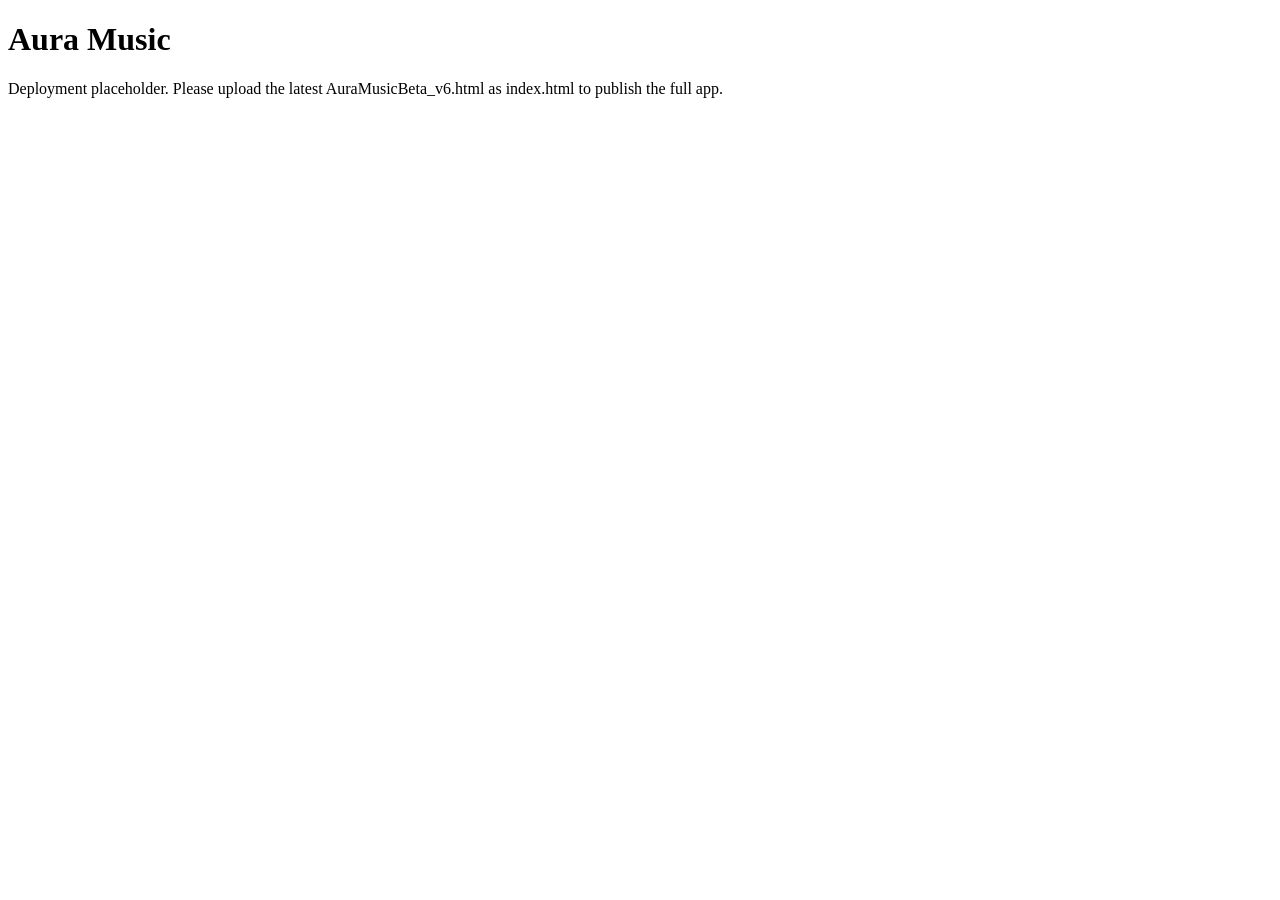
==== index.html @ 26028291 "Add Aura Music site entry point" ====
<!doctype html>
<html><head><meta charset="utf-8"><meta name="viewport" content="width=device-width,initial-scale=1"><title>Aura Music</title></head><body><h1>Aura Music</h1><p>Deployment placeholder. Please upload the latest AuraMusicBeta_v6.html as index.html to publish the full app.</p></body></html>
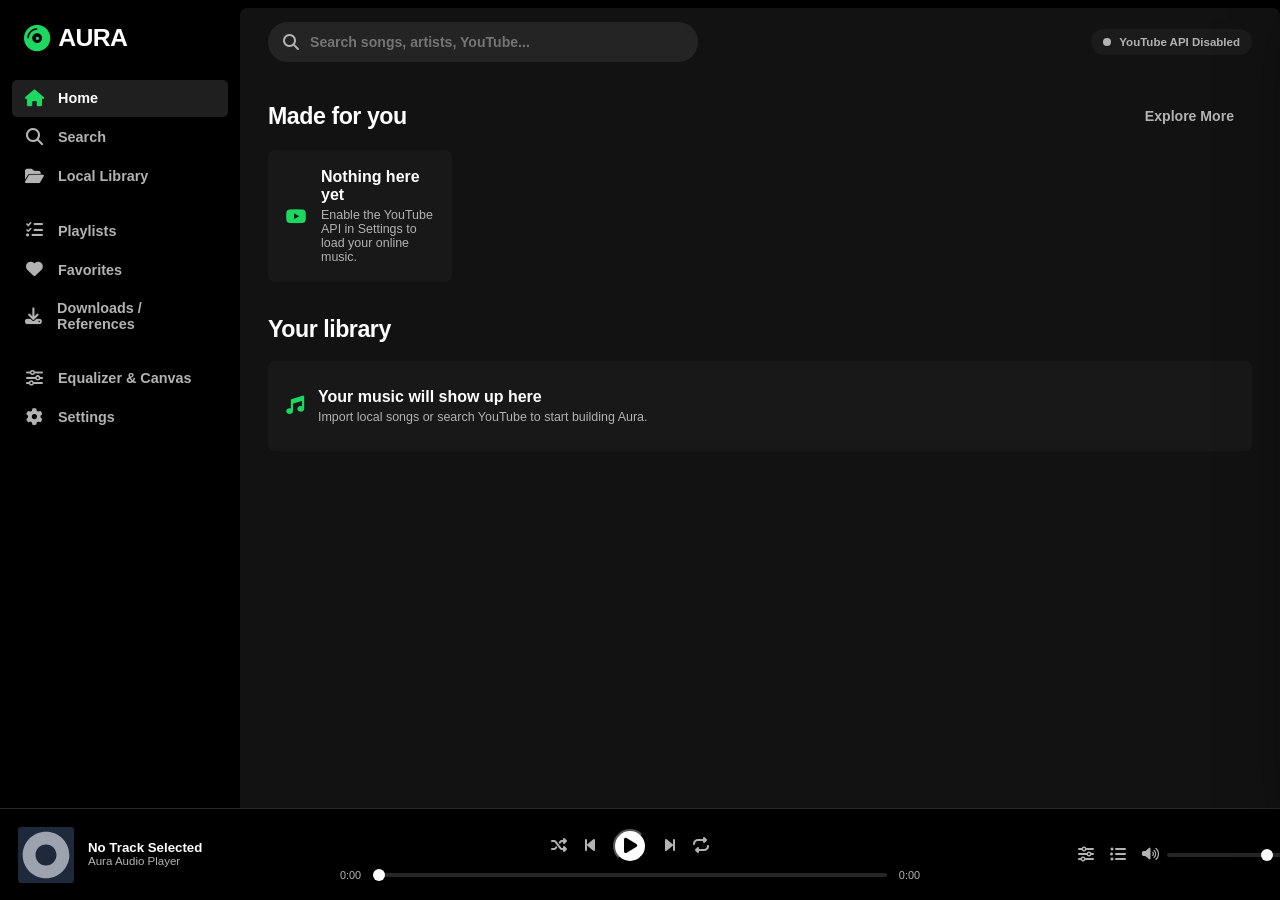
==== commit 174de77d: "index.html" ====
--- a/index.html
+++ b/index.html
@@ -1,2 +1,3678 @@
-<!doctype html>
-<html><head><meta charset="utf-8"><meta name="viewport" content="width=device-width,initial-scale=1"><title>Aura Music</title></head><body><h1>Aura Music</h1><p>Deployment placeholder. Please upload the latest AuraMusicBeta_v6.html as index.html to publish the full app.</p></body></html>+<!DOCTYPE html>
+<html lang="en">
+<head>
+  <meta charset="UTF-8">
+  <meta name="viewport" content="width=device-width, initial-scale=1.0">
+  <title>Aura — Music</title>
+  <!-- Google Fonts & FontAwesome -->
+  <link rel="preconnect" href="https://fonts.googleapis.com">
+  <link rel="preconnect" href="https://fonts.gstatic.com" crossorigin>
+  <link href="https://fonts.googleapis.com/css2?family=Outfit:wght@300;400;500;600;700;800&family=Inter:wght@300;400;500;600;700&display=swap" rel="stylesheet">
+  <link rel="stylesheet" href="https://cdnjs.cloudflare.com/ajax/libs/font-awesome/6.4.0/css/all.min.css">
+
+  <style>
+    :root {
+      --bg-dark: #090c15;
+      --bg-surface: #111625;
+      --bg-card: rgba(23, 31, 51, 0.7);
+      --bg-card-hover: rgba(35, 47, 75, 0.8);
+      --primary: #8b5cf6;
+      --primary-glow: rgba(139, 92, 246, 0.4);
+      --accent-cyan: #06b6d4;
+      --accent-youtube: #ff0000;
+      --accent-local: #10b981;
+      --accent-demo: #a855f7;
+      --text-main: #f3f4f6;
+      --text-muted: #9ca3af;
+      --border-color: rgba(255, 255, 255, 0.08);
+      --sidebar-width: 250px;
+      --player-height: 90px;
+      --radius-sm: 8px;
+      --radius-md: 14px;
+      --radius-lg: 20px;
+      --transition: all 0.25s cubic-bezier(0.4, 0, 0.2, 1);
+    }
+
+    * {
+      box-sizing: border-box;
+      margin: 0;
+      padding: 0;
+      user-select: none;
+    }
+
+    body {
+      font-family: 'Inter', sans-serif;
+      background-color: var(--bg-dark);
+      color: var(--text-main);
+      overflow: hidden;
+      height: 100vh;
+      width: 100vw;
+    }
+
+    h1, h2, h3, h4, h5, .brand-logo {
+      font-family: 'Outfit', sans-serif;
+    }
+
+    /* App Layout Grid */
+    #app-container {
+      display: grid;
+      grid-template-columns: var(--sidebar-width) 1fr;
+      grid-template-rows: 1fr var(--player-height);
+      height: 100vh;
+      width: 100vw;
+      overflow: hidden;
+    }
+
+    /* Sidebar */
+    .sidebar {
+      background-color: var(--bg-surface);
+      border-right: 1px solid var(--border-color);
+      padding: 24px 16px;
+      display: flex;
+      flex-direction: column;
+      gap: 28px;
+      z-index: 10;
+      overflow-y: auto;
+    }
+
+    .brand-logo {
+      display: flex;
+      align-items: center;
+      gap: 12px;
+      font-size: 1.4rem;
+      font-weight: 800;
+      letter-spacing: -0.5px;
+      color: #fff;
+    }
+
+    .brand-logo i {
+      font-size: 1.6rem;
+      background: linear-gradient(135deg, var(--primary), var(--accent-cyan));
+      -webkit-background-clip: text;
+      -webkit-text-fill-color: transparent;
+    }
+
+    .nav-section {
+      display: flex;
+      flex-direction: column;
+      gap: 6px;
+    }
+
+    .nav-section-title {
+      font-size: 0.75rem;
+      text-transform: uppercase;
+      letter-spacing: 1.2px;
+      color: var(--text-muted);
+      padding: 0 12px 6px 12px;
+      font-weight: 700;
+    }
+
+    .nav-item {
+      display: flex;
+      align-items: center;
+      gap: 14px;
+      padding: 10px 14px;
+      border-radius: var(--radius-sm);
+      color: var(--text-muted);
+      text-decoration: none;
+      font-size: 0.92rem;
+      font-weight: 500;
+      cursor: pointer;
+      transition: var(--transition);
+    }
+
+    .nav-item:hover, .nav-item.active {
+      color: #fff;
+      background-color: rgba(255, 255, 255, 0.05);
+    }
+
+    .nav-item.active {
+      background: linear-gradient(90deg, rgba(139, 92, 246, 0.15), transparent);
+      border-left: 3px solid var(--primary);
+      color: #fff;
+    }
+
+    .nav-item i {
+      font-size: 1.1rem;
+      width: 20px;
+      text-align: center;
+    }
+
+    /* Main Content Area */
+    .main-viewport {
+      grid-column: 2;
+      grid-row: 1;
+      display: flex;
+      flex-direction: column;
+      overflow: hidden;
+      position: relative;
+      background: radial-gradient(circle at 50% 0%, rgba(139, 92, 246, 0.08), transparent 70%);
+    }
+
+    .top-header {
+      height: 70px;
+      padding: 0 32px;
+      display: flex;
+      align-items: center;
+      justify-content: space-between;
+      border-bottom: 1px solid var(--border-color);
+      backdrop-filter: blur(12px);
+      z-index: 5;
+    }
+
+    .header-search {
+      position: relative;
+      width: 380px;
+    }
+
+    .header-search input {
+      width: 100%;
+      padding: 10px 16px 10px 42px;
+      background: rgba(255, 255, 255, 0.05);
+      border: 1px solid var(--border-color);
+      border-radius: 30px;
+      color: #fff;
+      font-size: 0.9rem;
+      outline: none;
+      transition: var(--transition);
+    }
+
+    .header-search input:focus {
+      background: rgba(255, 255, 255, 0.08);
+      border-color: var(--primary);
+      box-shadow: 0 0 15px var(--primary-glow);
+    }
+
+    .header-search i {
+      position: absolute;
+      left: 15px;
+      top: 50%;
+      transform: translateY(-50%);
+      color: var(--text-muted);
+    }
+
+    .yt-status-badge {
+      display: flex;
+      align-items: center;
+      gap: 8px;
+      padding: 6px 14px;
+      border-radius: 20px;
+      font-size: 0.8rem;
+      font-weight: 600;
+      background: rgba(255, 255, 255, 0.04);
+      border: 1px solid var(--border-color);
+    }
+
+    .yt-status-dot {
+      width: 8px;
+      height: 8px;
+      border-radius: 50%;
+      background-color: var(--text-muted);
+    }
+
+    .yt-status-dot.connected {
+      background-color: #10b981;
+      box-shadow: 0 0 8px #10b981;
+    }
+
+    .view-container {
+      flex: 1;
+      overflow-y: auto;
+      padding: 28px 32px;
+    }
+
+    .page-view {
+      display: none;
+      animation: fadeIn 0.3s ease;
+    }
+
+    .page-view.active {
+      display: block;
+    }
+
+    @keyframes fadeIn {
+      from { opacity: 0; transform: translateY(6px); }
+      to { opacity: 1; transform: translateY(0); }
+    }
+
+    /* Cards & Grids */
+    .section-title {
+      font-size: 1.4rem;
+      font-weight: 700;
+      margin-bottom: 18px;
+      display: flex;
+      align-items: center;
+      justify-content: space-between;
+    }
+
+    .card-grid {
+      display: grid;
+      grid-template-columns: repeat(auto-fill, minmax(180px, 1fr));
+      gap: 20px;
+      margin-bottom: 32px;
+    }
+
+    .media-card {
+      background: var(--bg-card);
+      border: 1px solid var(--border-color);
+      border-radius: var(--radius-md);
+      padding: 14px;
+      transition: var(--transition);
+      cursor: pointer;
+      position: relative;
+      display: flex;
+      flex-direction: column;
+    }
+
+    .media-card:hover {
+      background: var(--bg-card-hover);
+      transform: translateY(-4px);
+      box-shadow: 0 10px 25px rgba(0, 0, 0, 0.4);
+      border-color: rgba(255, 255, 255, 0.15);
+    }
+
+    .media-card .thumb-box {
+      width: 100%;
+      aspect-ratio: 1;
+      border-radius: var(--radius-sm);
+      overflow: hidden;
+      position: relative;
+      margin-bottom: 12px;
+      background-color: #1a2235;
+    }
+
+    .media-card .thumb-box img {
+      width: 100%;
+      height: 100%;
+      object-fit: cover;
+    }
+
+    .play-overlay {
+      position: absolute;
+      inset: 0;
+      background: rgba(0, 0, 0, 0.4);
+      display: flex;
+      align-items: center;
+      justify-content: center;
+      opacity: 0;
+      transition: var(--transition);
+    }
+
+    .media-card:hover .play-overlay {
+      opacity: 1;
+    }
+
+    .play-overlay-btn {
+      width: 44px;
+      height: 44px;
+      border-radius: 50%;
+      background: var(--primary);
+      color: #fff;
+      display: flex;
+      align-items: center;
+      justify-content: center;
+      box-shadow: 0 4px 15px var(--primary-glow);
+      transform: scale(0.8);
+      transition: var(--transition);
+    }
+
+    .media-card:hover .play-overlay-btn {
+      transform: scale(1);
+    }
+
+    .media-card .card-title {
+      font-size: 0.95rem;
+      font-weight: 600;
+      margin-bottom: 4px;
+      white-space: nowrap;
+      overflow: hidden;
+      text-overflow: ellipsis;
+    }
+
+    .media-card .card-sub {
+      font-size: 0.8rem;
+      color: var(--text-muted);
+      white-space: nowrap;
+      overflow: hidden;
+      text-overflow: ellipsis;
+    }
+
+    /* Badges */
+    .badge {
+      display: inline-flex;
+      align-items: center;
+      padding: 2px 7px;
+      border-radius: 4px;
+      font-size: 0.68rem;
+      font-weight: 700;
+      text-transform: uppercase;
+      letter-spacing: 0.5px;
+    }
+
+    .badge-youtube {
+      background-color: rgba(255, 0, 0, 0.2);
+      color: #ff4d4d;
+      border: 1px solid rgba(255, 0, 0, 0.3);
+    }
+
+    .badge-local {
+      background-color: rgba(16, 185, 129, 0.2);
+      color: #34d399;
+      border: 1px solid rgba(16, 185, 129, 0.3);
+    }
+
+    .badge-demo {
+      background-color: rgba(168, 85, 247, 0.2);
+      color: #c084fc;
+      border: 1px solid rgba(168, 85, 247, 0.3);
+    }
+
+    /* Song Rows */
+    .song-list {
+      display: flex;
+      flex-direction: column;
+      gap: 6px;
+      margin-bottom: 28px;
+    }
+
+    .song-row {
+      display: grid;
+      grid-template-columns: 40px 48px 1fr 1fr 80px 160px;
+      align-items: center;
+      padding: 8px 14px;
+      border-radius: var(--radius-sm);
+      background: var(--bg-card);
+      border: 1px solid var(--border-color);
+      transition: var(--transition);
+      gap: 12px;
+    }
+
+    .song-row:hover {
+      background: var(--bg-card-hover);
+      border-color: rgba(255, 255, 255, 0.12);
+    }
+
+    .song-row .row-num {
+      text-align: center;
+      color: var(--text-muted);
+      font-size: 0.85rem;
+    }
+
+    .song-row .row-thumb {
+      width: 44px;
+      height: 44px;
+      border-radius: 6px;
+      overflow: hidden;
+      background: #1a2235;
+      cursor: pointer;
+    }
+
+    .song-row .row-thumb img {
+      width: 100%;
+      height: 100%;
+      object-fit: cover;
+    }
+
+    .song-row .row-title-box {
+      display: flex;
+      flex-direction: column;
+      overflow: hidden;
+      cursor: pointer;
+    }
+
+    .song-row .row-title {
+      font-size: 0.92rem;
+      font-weight: 600;
+      white-space: nowrap;
+      overflow: hidden;
+      text-overflow: ellipsis;
+    }
+
+    .song-row .row-artist {
+      font-size: 0.8rem;
+      color: var(--text-muted);
+      white-space: nowrap;
+      overflow: hidden;
+      text-overflow: ellipsis;
+    }
+
+    .song-row .row-actions {
+      display: flex;
+      align-items: center;
+      justify-content: flex-end;
+      gap: 8px;
+    }
+
+    .action-icon-btn {
+      background: none;
+      border: none;
+      color: var(--text-muted);
+      font-size: 0.95rem;
+      cursor: pointer;
+      padding: 6px;
+      border-radius: 50%;
+      transition: var(--transition);
+    }
+
+    .action-icon-btn:hover {
+      color: #fff;
+      background: rgba(255, 255, 255, 0.1);
+    }
+
+    /* Tabs */
+    .tab-bar {
+      display: flex;
+      gap: 10px;
+      border-bottom: 1px solid var(--border-color);
+      margin-bottom: 24px;
+      padding-bottom: 10px;
+      overflow-x: auto;
+    }
+
+    .tab-btn {
+      padding: 8px 18px;
+      border-radius: 20px;
+      background: rgba(255, 255, 255, 0.04);
+      border: 1px solid var(--border-color);
+      color: var(--text-muted);
+      font-size: 0.88rem;
+      font-weight: 500;
+      cursor: pointer;
+      transition: var(--transition);
+      white-space: nowrap;
+    }
+
+    .tab-btn.active, .tab-btn:hover {
+      background: var(--primary);
+      color: #fff;
+      border-color: var(--primary);
+      box-shadow: 0 0 12px var(--primary-glow);
+    }
+
+    /* Drop Zone / Upload */
+    .dropzone {
+      border: 2px dashed var(--border-color);
+      border-radius: var(--radius-lg);
+      padding: 40px;
+      text-align: center;
+      background: rgba(255, 255, 255, 0.02);
+      transition: var(--transition);
+      cursor: pointer;
+      margin-bottom: 24px;
+    }
+
+    .dropzone:hover, .dropzone.dragover {
+      border-color: var(--primary);
+      background: rgba(139, 92, 246, 0.05);
+    }
+
+    .dropzone i {
+      font-size: 2.8rem;
+      color: var(--primary);
+      margin-bottom: 12px;
+    }
+
+    /* Player Bar (Bottom) */
+    .player-bar {
+      grid-column: 1 / -1;
+      grid-row: 2;
+      background: rgba(13, 17, 28, 0.92);
+      backdrop-filter: blur(20px);
+      border-top: 1px solid var(--border-color);
+      display: grid;
+      grid-template-columns: 280px 1fr 300px;
+      align-items: center;
+      padding: 0 24px;
+      z-index: 100;
+    }
+
+    .player-track-info {
+      display: flex;
+      align-items: center;
+      gap: 14px;
+      overflow: hidden;
+    }
+
+    .player-artwork {
+      width: 54px;
+      height: 54px;
+      border-radius: var(--radius-sm);
+      overflow: hidden;
+      background: #1e293b;
+      flex-shrink: 0;
+      position: relative;
+    }
+
+    .player-artwork img {
+      width: 100%;
+      height: 100%;
+      object-fit: cover;
+    }
+
+    .player-text {
+      display: flex;
+      flex-direction: column;
+      overflow: hidden;
+    }
+
+    .player-title {
+      font-size: 0.92rem;
+      font-weight: 600;
+      white-space: nowrap;
+      overflow: hidden;
+      text-overflow: ellipsis;
+    }
+
+    .player-artist {
+      font-size: 0.78rem;
+      color: var(--text-muted);
+      white-space: nowrap;
+      overflow: hidden;
+      text-overflow: ellipsis;
+    }
+
+    .player-controls-center {
+      display: flex;
+      flex-direction: column;
+      align-items: center;
+      gap: 6px;
+    }
+
+    .control-buttons {
+      display: flex;
+      align-items: center;
+      gap: 18px;
+    }
+
+    .btn-ctrl {
+      background: none;
+      border: none;
+      color: var(--text-muted);
+      font-size: 1rem;
+      cursor: pointer;
+      transition: var(--transition);
+    }
+
+    .btn-ctrl:hover {
+      color: #fff;
+    }
+
+    .btn-ctrl.active {
+      color: var(--primary);
+      text-shadow: 0 0 8px var(--primary-glow);
+    }
+
+    .btn-play-main {
+      width: 42px;
+      height: 42px;
+      border-radius: 50%;
+      background: #fff;
+      color: #000;
+      display: flex;
+      align-items: center;
+      justify-content: center;
+      font-size: 1.1rem;
+      cursor: pointer;
+      transition: var(--transition);
+      box-shadow: 0 0 0 1px rgba(255,255,255,0.08), 0 10px 22px rgba(0,0,0,0.22);
+    }
+
+    .btn-play-main:hover {
+      transform: scale(1.06);
+      background: var(--primary);
+      color: #fff;
+      box-shadow: 0 0 20px var(--primary-glow);
+    }
+
+    .progress-bar-container {
+      width: 100%;
+      max-width: 580px;
+      display: flex;
+      align-items: center;
+      gap: 12px;
+      font-size: 0.75rem;
+      color: var(--text-muted);
+    }
+
+    .progress-slider {
+      flex: 1;
+      -webkit-appearance: none;
+      appearance: none;
+      height: 4px;
+      border-radius: 2px;
+      background: rgba(255, 255, 255, 0.15);
+      outline: none;
+      cursor: pointer;
+    }
+
+    .progress-slider::-webkit-slider-thumb {
+      -webkit-appearance: none;
+      width: 12px;
+      height: 12px;
+      border-radius: 50%;
+      background: #fff;
+      cursor: pointer;
+      transition: var(--transition);
+    }
+
+    .progress-slider:hover::-webkit-slider-thumb {
+      background: var(--primary);
+      transform: scale(1.2);
+    }
+
+    .player-controls-right {
+      display: flex;
+      align-items: center;
+      justify-content: flex-end;
+      gap: 16px;
+    }
+
+    .volume-box {
+      display: flex;
+      align-items: center;
+      gap: 8px;
+      width: 120px;
+    }
+
+    /* Drawers & Modals */
+    .drawer {
+      position: fixed;
+      top: 0;
+      right: -420px;
+      width: 400px;
+      height: calc(100vh - var(--player-height));
+      background: var(--bg-surface);
+      border-left: 1px solid var(--border-color);
+      box-shadow: -10px 0 30px rgba(0, 0, 0, 0.5);
+      z-index: 80;
+      transition: var(--transition);
+      padding: 24px;
+      display: flex;
+      flex-direction: column;
+    }
+
+    .drawer.open {
+      right: 0;
+    }
+
+    .drawer-header {
+      display: flex;
+      align-items: center;
+      justify-content: space-between;
+      margin-bottom: 20px;
+    }
+
+    .modal-overlay {
+      position: fixed;
+      inset: 0;
+      background: rgba(0, 0, 0, 0.75);
+      backdrop-filter: blur(8px);
+      z-index: 200;
+      display: flex;
+      align-items: center;
+      justify-content: center;
+      opacity: 0;
+      pointer-events: none;
+      transition: var(--transition);
+    }
+
+    .modal-overlay.open {
+      opacity: 1;
+      pointer-events: auto;
+    }
+
+    .modal-card {
+      background: var(--bg-surface);
+      border: 1px solid var(--border-color);
+      border-radius: var(--radius-lg);
+      width: 100%;
+      max-width: 520px;
+      padding: 28px;
+      box-shadow: 0 20px 50px rgba(0, 0, 0, 0.6);
+    }
+
+    .form-group {
+      display: flex;
+      flex-direction: column;
+      gap: 8px;
+      margin-bottom: 18px;
+    }
+
+    .form-group label {
+      font-size: 0.85rem;
+      font-weight: 600;
+      color: var(--text-muted);
+    }
+
+    .form-input {
+      background: rgba(255, 255, 255, 0.05);
+      border: 1px solid var(--border-color);
+      border-radius: var(--radius-sm);
+      padding: 10px 14px;
+      color: #fff;
+      font-size: 0.95rem;
+      outline: none;
+    }
+
+    .form-input:focus {
+      border-color: var(--primary);
+    }
+
+    .btn-primary {
+      background: var(--primary);
+      color: #fff;
+      border: none;
+      padding: 10px 20px;
+      border-radius: var(--radius-sm);
+      font-weight: 600;
+      cursor: pointer;
+      transition: var(--transition);
+      display: inline-flex;
+      align-items: center;
+      gap: 8px;
+    }
+
+    .btn-primary:hover {
+      background: #7c3aed;
+      box-shadow: 0 0 15px var(--primary-glow);
+    }
+
+    /* Integrated YouTube Now Playing Stage */
+    .yt-stage {
+      display: none;
+      margin: 18px 24px 0;
+      border: 1px solid var(--border-color);
+      border-radius: 20px;
+      background: linear-gradient(135deg, rgba(139,92,246,0.10), rgba(15,23,42,0.94));
+      overflow: hidden;
+      box-shadow: 0 16px 40px rgba(0,0,0,0.28);
+    }
+
+    .yt-stage.visible {
+      display: block;
+      animation: stageIn 220ms ease-out;
+    }
+
+    @keyframes stageIn {
+      from { opacity: 0; transform: translateY(-6px); }
+      to { opacity: 1; transform: translateY(0); }
+    }
+
+    .yt-stage-header {
+      display: flex;
+      align-items: center;
+      justify-content: space-between;
+      gap: 14px;
+      padding: 12px 16px;
+      border-bottom: 1px solid rgba(255,255,255,0.06);
+    }
+
+    .yt-stage-title {
+      min-width: 0;
+      display: flex;
+      align-items: center;
+      gap: 10px;
+    }
+
+    .yt-stage-title i { color: var(--accent-youtube); }
+
+    .yt-stage-copy {
+      min-width: 0;
+    }
+
+    .yt-stage-name {
+      font-size: 0.9rem;
+      font-weight: 700;
+      white-space: nowrap;
+      overflow: hidden;
+      text-overflow: ellipsis;
+    }
+
+    .yt-stage-sub {
+      margin-top: 2px;
+      font-size: 0.74rem;
+      color: var(--text-muted);
+      white-space: nowrap;
+      overflow: hidden;
+      text-overflow: ellipsis;
+    }
+
+    .yt-stage-body {
+      display: grid;
+      place-items: center;
+      padding: 18px;
+      background: #05070c;
+    }
+
+    .yt-player-shell {
+      position: relative;
+      width: min(860px, 100%);
+      aspect-ratio: 16 / 9;
+      border-radius: 14px;
+      overflow: hidden;
+      box-shadow: 0 10px 30px rgba(0,0,0,0.45);
+      background: #090b10;
+    }
+
+    #yt-player-target {
+      position: absolute;
+      inset: 0;
+      width: 100%;
+      height: 100%;
+    }
+
+    #yt-player-target iframe {
+      width: 100% !important;
+      height: 100% !important;
+      display: block;
+      border: 0;
+    }
+
+    #yt-player-target.yt-iframe-hidden { visibility: hidden; }
+
+    .yt-fallback {
+      position: absolute;
+      inset: 0;
+      display: none;
+      align-items: center;
+      justify-content: center;
+      text-align: center;
+      padding: 28px;
+      background:
+        radial-gradient(circle at 65% 35%, rgba(139,92,246,.23), transparent 34%),
+        linear-gradient(135deg, rgba(12,15,24,.98), rgba(6,8,13,.98));
+    }
+
+    .yt-fallback.visible { display: flex; }
+
+    .yt-fallback-card {
+      width: min(620px, 100%);
+      display: grid;
+      grid-template-columns: 110px 1fr;
+      align-items: center;
+      gap: 20px;
+      text-align: left;
+      padding: 22px;
+      border: 1px solid rgba(255,255,255,.08);
+      border-radius: 18px;
+      background: rgba(17,24,39,.72);
+      backdrop-filter: blur(12px);
+    }
+
+    .yt-fallback-art {
+      width: 110px;
+      height: 110px;
+      border-radius: 14px;
+      object-fit: cover;
+      background: #111827;
+      box-shadow: 0 12px 30px rgba(0,0,0,.32);
+    }
+
+    .yt-fallback-kicker {
+      color: var(--text-muted);
+      font-size: .74rem;
+      text-transform: uppercase;
+      letter-spacing: .08em;
+      margin-bottom: 5px;
+    }
+
+    .yt-fallback-title {
+      font-size: 1rem;
+      font-weight: 750;
+      line-height: 1.35;
+      margin-bottom: 5px;
+    }
+
+    .yt-fallback-msg {
+      color: var(--text-muted);
+      font-size: .82rem;
+      line-height: 1.5;
+      margin-bottom: 14px;
+    }
+
+    .yt-fallback-actions {
+      display: flex;
+      flex-wrap: wrap;
+      gap: 8px;
+    }
+
+    .yt-fallback-status {
+      margin-top: 10px;
+      color: #a78bfa;
+      font-size: .75rem;
+      min-height: 1.1em;
+    }
+
+    .yt-stage.collapsed .yt-stage-body {
+      display: none;
+    }
+
+    @media (max-width: 620px) {
+      .yt-fallback-card {
+        grid-template-columns: 72px 1fr;
+        padding: 16px;
+        gap: 14px;
+      }
+      .yt-fallback-art { width: 72px; height: 72px; border-radius: 10px; }
+    }
+
+    .main-viewport.yt-mode .view-container {
+      padding-top: 8px;
+    }
+
+    .player-bar.yt-active {
+      box-shadow: 0 -10px 34px rgba(139,92,246,0.09);
+    }
+
+
+    @media (max-width: 900px) {
+      .yt-stage { margin: 14px 16px 0; border-radius: 16px; }
+      .yt-stage-body { padding: 12px; }
+      .player-bar { grid-template-columns: 1fr auto; gap: 10px; padding: 8px 14px; }
+      .player-controls-center { order: 3; grid-column: 1 / -1; }
+      .player-controls-right { gap: 10px; }
+      .volume-box { width: 90px; }
+    }
+
+    @media (max-width: 620px) {
+      .yt-stage-header { padding: 10px 12px; }
+      .yt-stage-body { padding: 8px; }
+      #yt-player-target { border-radius: 10px; }
+      .player-artwork { width: 44px; height: 44px; }
+      .player-text { max-width: 38vw; }
+      .volume-box { display: none; }
+    }
+
+
+    .btn-yt-toggle-hidden {
+      opacity: 0.35;
+    }
+
+    .yt-stage .tab-btn {
+      min-width: 38px;
+      padding: 8px 10px;
+    }
+
+    /* Equalizer UI */
+    .eq-container {
+      display: flex;
+      gap: 20px;
+      align-items: center;
+      justify-content: center;
+      padding: 24px;
+      background: var(--bg-card);
+      border-radius: var(--radius-md);
+      margin-bottom: 24px;
+    }
+
+    .eq-band {
+      display: flex;
+      flex-direction: column;
+      align-items: center;
+      gap: 12px;
+    }
+
+    .eq-band input[type=range] {
+      writing-mode: bt-lr;
+      -webkit-appearance: slider-vertical;
+      width: 8px;
+      height: 120px;
+    }
+
+    /* Toasts */
+    #toast-container {
+      position: fixed;
+      top: 20px;
+      right: 20px;
+      z-index: 300;
+      display: flex;
+      flex-direction: column;
+      gap: 10px;
+    }
+
+    .toast {
+      background: rgba(23, 31, 51, 0.95);
+      border: 1px solid var(--border-color);
+      padding: 12px 20px;
+      border-radius: var(--radius-md);
+      color: #fff;
+      font-size: 0.88rem;
+      backdrop-filter: blur(12px);
+      box-shadow: 0 8px 25px rgba(0,0,0,0.4);
+      display: flex;
+      align-items: center;
+      gap: 10px;
+      animation: slideIn 0.3s ease;
+    }
+
+    @keyframes slideIn {
+      from { transform: translateX(100%); opacity: 0; }
+      to { transform: translateX(0); opacity: 1; }
+    }
+
+
+    /* ================================================================
+       AURA v6 — Spotify-inspired visual system
+       ================================================================ */
+    :root {
+      --bg-dark: #000000;
+      --bg-surface: #000000;
+      --bg-card: #181818;
+      --bg-card-hover: #282828;
+      --primary: #1ed760;
+      --primary-glow: rgba(30,215,96,.28);
+      --accent-cyan: #1ed760;
+      --accent-youtube: #ff0033;
+      --accent-local: #1ed760;
+      --accent-demo: #a7a7a7;
+      --text-main: #ffffff;
+      --text-muted: #b3b3b3;
+      --border-color: transparent;
+      --sidebar-width: 240px;
+      --player-height: 92px;
+      --radius-sm: 4px;
+      --radius-md: 8px;
+      --radius-lg: 10px;
+    }
+
+    body { background:#000; color:#fff; font-family:Arial, Helvetica, sans-serif; }
+    h1,h2,h3,h4,h5,.brand-logo { font-family:Arial, Helvetica, sans-serif; }
+    #app-container { grid-template-columns: var(--sidebar-width) 1fr; grid-template-rows: 1fr var(--player-height); background:#000; }
+
+    .sidebar {
+      background:#000;
+      border-right:0;
+      padding:24px 12px 16px;
+      gap:18px;
+    }
+    .brand-logo { font-size:1.55rem; letter-spacing:-.7px; gap:9px; padding:0 12px 10px; }
+    .brand-logo i { color:#1ed760; background:none; -webkit-text-fill-color:initial; font-size:1.65rem; }
+    .nav-section { gap:2px; }
+    .nav-section-title { display:none; }
+    .nav-item { padding:10px 12px; border-radius:5px; gap:14px; font-size:.9rem; font-weight:700; color:#b3b3b3; }
+    .nav-item:hover { background:#1a1a1a; color:#fff; }
+    .nav-item.active { background:#1f1f1f; border-left:0; color:#fff; }
+    .nav-item.active i { color:#1ed760; }
+    .nav-item i { font-size:1.05rem; width:20px; }
+
+    .main-viewport {
+      grid-column:2; grid-row:1; background:#121212; border-radius:8px 8px 0 0; margin-top:8px; overflow:hidden;
+    }
+    .top-header {
+      height:68px; padding:0 28px; background:rgba(18,18,18,.95); border-bottom:0; backdrop-filter:none;
+    }
+    .header-search { width:min(430px, 48vw); }
+    .header-search input {
+      background:#242424; border:0; border-radius:500px; color:#fff; padding:12px 18px 12px 42px; font-size:.88rem; font-weight:600;
+    }
+    .header-search input:focus { background:#2a2a2a; box-shadow:none; border:0; }
+    .header-search i { color:#b3b3b3; }
+    .yt-status-badge { border:0; background:#1b1b1b; color:#b3b3b3; padding:7px 12px; font-size:.72rem; }
+    .yt-status-dot.connected { background:#1ed760; box-shadow:0 0 8px rgba(30,215,96,.45); }
+
+    .view-container { padding:24px 28px 140px; }
+    .section-title { font-size:1.45rem; letter-spacing:-.02em; margin-bottom:18px; }
+    .section-title .tab-btn { background:transparent; border:0; color:#b3b3b3; font-weight:700; }
+    .section-title .tab-btn:hover { color:#fff; }
+
+    .card-grid { grid-template-columns:repeat(auto-fill,minmax(170px,1fr)); gap:16px; margin-bottom:34px; }
+    .media-card { background:#181818; border:0; border-radius:7px; padding:12px; box-shadow:none; }
+    .media-card:hover { background:#242424; transform:none; box-shadow:none; }
+    .media-card .thumb-box { border-radius:5px; margin-bottom:11px; background:#282828; box-shadow:0 8px 24px rgba(0,0,0,.35); }
+    .play-overlay { background:linear-gradient(transparent,rgba(0,0,0,.35)); }
+    .play-overlay-btn { width:48px; height:48px; border-radius:50%; background:#1ed760; color:#000; box-shadow:0 8px 20px rgba(0,0,0,.35); }
+    .media-card .card-title { font-size:.9rem; font-weight:700; }
+    .media-card .card-sub { font-size:.78rem; color:#b3b3b3; }
+    .badge { border:0 !important; background:transparent !important; padding:2px 0; color:#b3b3b3 !important; }
+    .badge-youtube { color:#ff4d63 !important; }
+    .badge-local { color:#1ed760 !important; }
+
+    .song-list { gap:1px; margin-bottom:28px; }
+    .song-row {
+      grid-template-columns:40px 48px minmax(0,1.7fr) minmax(100px,.8fr) 70px 150px;
+      border:0; background:transparent; border-radius:4px; padding:8px 12px; gap:12px;
+    }
+    .song-row:hover { background:#2a2a2a; }
+    .song-row .row-num { color:#b3b3b3; }
+    .song-row .row-thumb { border-radius:3px; }
+    .song-row .row-title { font-size:.88rem; font-weight:700; }
+    .song-row .row-artist { color:#b3b3b3; }
+    .row-actions .action-icon-btn { color:#b3b3b3; }
+    .row-actions .action-icon-btn:hover { color:#fff; background:#333; }
+
+    .player-bar {
+      grid-column:1 / -1; grid-row:2; height:var(--player-height); background:#000; border-top:1px solid #292929; padding:12px 18px; z-index:30;
+    }
+    .player-artwork { width:56px; height:56px; border-radius:3px; }
+    .player-title { font-size:.83rem; font-weight:700; }
+    .player-artist { font-size:.72rem; color:#b3b3b3; }
+    .btn-ctrl { color:#b3b3b3; }
+    .btn-ctrl:hover { color:#fff; }
+    .btn-play-main { width:34px; height:34px; background:#fff; color:#000; box-shadow:none; }
+    .btn-play-main:hover { transform:scale(1.04); background:#fff; }
+    .progress-slider { accent-color:#fff; }
+    .progress-bar-container span { color:#b3b3b3; font-size:.68rem; }
+    .volume-box input { accent-color:#fff; }
+
+    /* Video is always collapsed: keep only a slim now-playing strip. */
+    .yt-stage {
+      display:none !important;
+      margin:0 24px 8px;
+      border:0;
+      border-radius:6px;
+      background:#181818;
+      box-shadow:none;
+      overflow:hidden;
+    }
+    .yt-stage.visible { display:block !important; }
+    .yt-stage-header { padding:9px 13px; border:0; }
+    .yt-stage-title i { color:#ff0033; }
+    .yt-stage-name { font-size:.78rem; }
+    .yt-stage-sub { font-size:.68rem; color:#b3b3b3; }
+    .yt-stage-lock { opacity:.55; pointer-events:none; }
+    .yt-stage-body { display:none !important; }
+    #yt-player-target { position:absolute; width:1px !important; height:1px !important; opacity:0; pointer-events:none; overflow:hidden; }
+    #yt-player-target iframe { width:1px !important; height:1px !important; opacity:0 !important; }
+    .yt-fallback { display:none !important; }
+    .main-viewport.yt-mode .view-container { padding-top:12px; }
+    #btn-yt-dock-toggle { display:none; }
+
+    .modal-overlay { background:rgba(0,0,0,.78); }
+    .modal-card,.drawer { background:#181818; border:1px solid #2c2c2c; box-shadow:0 20px 60px rgba(0,0,0,.55); }
+    .btn-primary { background:#1ed760; color:#000; border-radius:500px; padding:10px 18px; font-weight:800; }
+    .btn-primary:hover { background:#1fdf64; box-shadow:none; }
+    .tab-btn { background:#242424; border:0; color:#fff; border-radius:500px; }
+    .tab-btn:hover,.tab-btn.active { background:#fff; color:#000; border-color:transparent; }
+    input,select,textarea { color:#fff; }
+    .drawer { border-right:0; }
+
+    .spotify-empty-card,.spotify-empty-row {
+      display:flex; align-items:center; gap:14px; background:#181818; color:#fff; border-radius:7px; padding:18px; min-height:90px;
+    }
+    .spotify-empty-card i,.spotify-empty-row i { color:#1ed760; font-size:1.15rem; }
+    .spotify-empty-card div,.spotify-empty-row div { display:flex; flex-direction:column; gap:4px; }
+    .spotify-empty-card span,.spotify-empty-row span { color:#b3b3b3; font-size:.78rem; }
+
+    ::-webkit-scrollbar { width:12px; }
+    ::-webkit-scrollbar-track { background:#121212; }
+    ::-webkit-scrollbar-thumb { background:#5a5a5a; border-radius:10px; border:3px solid #121212; }
+    ::-webkit-scrollbar-thumb:hover { background:#777; }
+
+    @media (max-width:900px) {
+      .sidebar { width:220px; }
+      .header-search { width:50vw; }
+      .song-row { grid-template-columns:34px 44px minmax(0,1fr) 70px 130px; }
+      .song-row > div:nth-child(4) { display:none; }
+    }
+    @media (max-width:700px) {
+      #app-container { grid-template-columns:72px 1fr; }
+      .sidebar { padding:18px 8px; }
+      .brand-logo span,.nav-item:not(.active)::after { display:none; }
+      .nav-item { justify-content:center; padding:12px 8px; }
+      .nav-item i { width:auto; }
+      .view-container { padding:18px 16px 130px; }
+      .top-header { padding:0 16px; }
+      .yt-status-badge { display:none; }
+      .header-search { width:100%; }
+      .song-row { grid-template-columns:32px 42px minmax(0,1fr) 42px; }
+      .song-row > div:nth-child(4), .song-row > div:nth-child(5) { display:none; }
+      .row-actions { gap:2px; }
+      .row-actions .action-icon-btn:nth-child(n+3) { display:none; }
+    }
+
+  </style>
+</head>
+<body>
+
+  <div id="app-container">
+    <!-- Sidebar -->
+    <aside class="sidebar">
+      <div class="brand-logo">
+        <i class="fa-solid fa-compact-disc"></i>
+        <span>AURA</span>
+      </div>
+
+      <div class="nav-section">
+        <div class="nav-section-title">Discover</div>
+        <a class="nav-item active" data-view="home"><i class="fa-solid fa-house"></i> Home</a>
+        <a class="nav-item" data-view="search"><i class="fa-solid fa-magnifying-glass"></i> Search</a>
+        <a class="nav-item" data-view="library"><i class="fa-solid fa-folder-open"></i> Local Library</a>
+      </div>
+
+      <div class="nav-section">
+        <div class="nav-section-title">My Collection</div>
+        <a class="nav-item" data-view="playlists"><i class="fa-solid fa-list-check"></i> Playlists</a>
+        <a class="nav-item" data-view="favorites"><i class="fa-solid fa-heart"></i> Favorites</a>
+        <a class="nav-item" data-view="downloads"><i class="fa-solid fa-download"></i> Downloads / References</a>
+      </div>
+
+      <div class="nav-section">
+        <div class="nav-section-title">Audio & System</div>
+        <a class="nav-item" data-view="eq"><i class="fa-solid fa-sliders"></i> Equalizer & Canvas</a>
+        <a class="nav-item" data-view="settings"><i class="fa-solid fa-gear"></i> Settings</a>
+      </div>
+    </aside>
+
+    <!-- Main Viewport -->
+    <main class="main-viewport">
+      <header class="top-header">
+        <div class="header-search">
+          <i class="fa-solid fa-magnifying-glass"></i>
+          <input type="text" id="global-search-input" placeholder="Search songs, artists, YouTube...">
+        </div>
+
+        <div class="yt-status-badge">
+          <div class="yt-status-dot" id="yt-status-dot"></div>
+          <span id="yt-status-text">YouTube API Disabled</span>
+        </div>
+      </header>
+
+      <section class="yt-stage" id="yt-stage" aria-label="YouTube now playing">
+        <div class="yt-stage-header">
+          <div class="yt-stage-title">
+            <i class="fa-brands fa-youtube"></i>
+            <div class="yt-stage-copy">
+              <div class="yt-stage-name" id="yt-stage-name">YouTube Now Playing</div>
+              <div class="yt-stage-sub" id="yt-stage-sub">The video player is integrated into Aura Music.</div>
+            </div>
+          </div>
+          <button class="tab-btn yt-stage-lock" id="yt-stage-collapse" title="YouTube video is kept collapsed">
+            <i class="fa-solid fa-lock"></i>
+          </button>
+        </div>
+        <div class="yt-stage-body">
+          <div class="yt-player-shell">
+            <div id="yt-player-target"></div>
+            <div class="yt-fallback" id="yt-fallback" aria-live="polite">
+              <div class="yt-fallback-card">
+                <img class="yt-fallback-art" id="yt-fallback-art" alt="Track artwork">
+                <div>
+                  <div class="yt-fallback-kicker"><i class="fa-brands fa-youtube"></i> Embedded playback unavailable</div>
+                  <div class="yt-fallback-title" id="yt-fallback-title">This video cannot play here</div>
+                  <div class="yt-fallback-msg" id="yt-fallback-msg">YouTube blocked this video in the embedded player. Aura can try another version or open the original on YouTube.</div>
+                  <div class="yt-fallback-actions">
+                    <a class="tab-btn" id="yt-fallback-open" href="#" target="_blank" rel="noopener"><i class="fa-brands fa-youtube"></i> Watch on YouTube</a>
+                    <button class="tab-btn" id="yt-fallback-find" onclick="App.findAnotherYouTubeVersion()"><i class="fa-solid fa-wand-magic-sparkles"></i> Find another version</button>
+                  </div>
+                  <div class="yt-fallback-status" id="yt-fallback-status"></div>
+                </div>
+              </div>
+            </div>
+          </div>
+        </div>
+      </section>
+
+      <div class="view-container">
+        
+        <!-- Home View -->
+        <section id="view-home" class="page-view active">
+          <div class="section-title">
+            <span>Made for you</span>
+            <button class="tab-btn" onclick="App.navigateTo('search')">Explore More</button>
+          </div>
+          <div class="card-grid" id="home-trending-grid">
+            <!-- Dynamic Trending Cards -->
+          </div>
+
+          <div class="section-title">
+            <span>Your library</span>
+          </div>
+          <div class="song-list" id="home-recommendations-list">
+            <!-- Dynamic Song Rows -->
+          </div>
+        </section>
+
+        <!-- Search View -->
+        <section id="view-search" class="page-view">
+          <div class="tab-bar">
+            <button class="tab-btn active" data-tab="all">All</button>
+            <button class="tab-btn" data-tab="songs">Songs</button>
+            <button class="tab-btn" data-tab="youtube">YouTube</button>
+            <button class="tab-btn" data-tab="local">Local</button>
+          </div>
+
+          <div id="search-status-message"></div>
+
+          <div class="section-title">Search Results</div>
+          <div class="song-list" id="search-results-list">
+            <div style="color: var(--text-muted); padding: 20px 0;">Type a query in the search bar above to discover music.</div>
+          </div>
+        </section>
+
+        <!-- Library View -->
+        <section id="view-library" class="page-view">
+          <div class="section-title">Local Library</div>
+          
+          <div class="dropzone" id="local-dropzone">
+            <i class="fa-solid fa-cloud-arrow-up"></i>
+            <h3>Drag & Drop Local Audio Files Here</h3>
+            <p style="color: var(--text-muted); font-size: 0.88rem; margin-top: 6px;">Supported: MP3, WAV, OGG, FLAC, M4A</p>
+            <input type="file" id="local-file-input" multiple accept="audio/*" style="display: none;">
+            <button class="btn-primary" style="margin-top: 14px;" onclick="document.getElementById('local-file-input').click()">Browse Local Files</button>
+          </div>
+
+          <div class="song-list" id="local-library-list">
+            <!-- Dynamic Local Tracks -->
+          </div>
+        </section>
+
+        <!-- Playlists View -->
+        <section id="view-playlists" class="page-view">
+          <div class="section-title">
+            <span>Your Playlists</span>
+            <div style="display: flex; gap: 10px;">
+              <button class="tab-btn" onclick="App.openImportPlaylistModal()"><i class="fa-solid fa-file-import"></i> Import Playlist</button>
+              <button class="btn-primary" onclick="App.openCreatePlaylistModal()"><i class="fa-solid fa-plus"></i> New Playlist</button>
+            </div>
+          </div>
+          <div class="card-grid" id="playlists-grid">
+            <!-- Dynamic Playlist Cards -->
+          </div>
+        </section>
+
+        <!-- Playlist Detail View -->
+        <section id="view-playlist-detail" class="page-view">
+          <div id="playlist-detail-header" style="margin-bottom: 24px;">
+            <!-- Dynamic Playlist Header -->
+          </div>
+          <div class="song-list" id="playlist-detail-tracks">
+            <!-- Dynamic Playlist Tracks -->
+          </div>
+        </section>
+
+        <!-- Favorites View -->
+        <section id="view-favorites" class="page-view">
+          <div class="section-title">Favorite Tracks</div>
+          <div class="song-list" id="favorites-list">
+            <!-- Dynamic Favorites -->
+          </div>
+        </section>
+
+        <!-- Downloads / Offline Library View -->
+        <section id="view-downloads" class="page-view">
+          <div class="section-title">Downloads & Offline Library</div>
+                    <div class="offline-dashboard" style="display:grid; grid-template-columns:repeat(auto-fit,minmax(180px,1fr)); gap:12px; margin-bottom:20px;">
+            <div class="glass-card" style="padding:16px;">
+              <div style="font-size:.75rem;color:var(--text-muted);text-transform:uppercase;letter-spacing:.08em;">Offline tracks</div>
+              <div id="offline-track-count" style="font-size:1.7rem;font-weight:700;margin-top:5px;">0</div>
+            </div>
+            <div class="glass-card" style="padding:16px;">
+              <div style="font-size:.75rem;color:var(--text-muted);text-transform:uppercase;letter-spacing:.08em;">Storage used</div>
+              <div id="offline-storage-size" style="font-size:1.7rem;font-weight:700;margin-top:5px;">0 MB</div>
+            </div>
+            <div class="glass-card" style="padding:16px;">
+              <div style="font-size:.75rem;color:var(--text-muted);text-transform:uppercase;letter-spacing:.08em;">Online references</div>
+              <div id="offline-reference-count" style="font-size:1.7rem;font-weight:700;margin-top:5px;">0</div>
+            </div>
+          </div>
+          <div style="display:flex;flex-wrap:wrap;gap:10px;align-items:center;margin-bottom:16px;">
+            <button class="btn-primary" onclick="App.openOfflineFilePicker()"><i class="fa-solid fa-file-audio"></i> Add audio files</button>
+            <button class="tab-btn" onclick="App.refreshOfflineLibrary()"><i class="fa-solid fa-rotate"></i> Refresh</button>
+            <button class="tab-btn" onclick="App.downloadAllOfflineTracks()"><i class="fa-solid fa-download"></i> Export all to computer</button>
+            <button class="tab-btn" onclick="App.clearOfflineDownloads()" style="border-color:#ef4444;color:#ef4444;"><i class="fa-solid fa-trash"></i> Clear offline library</button>
+          </div>
+          <input type="file" id="offline-file-input" accept="audio/*,.mp3,.wav,.flac,.m4a,.aac,.ogg,.opus" multiple hidden>
+          <div style="color:var(--text-muted);font-size:.88rem;margin-bottom:18px;line-height:1.55;">
+            <strong style="color:var(--text);">How Offline works:</strong> Add MP3, WAV, FLAC, M4A, OGG, OPUS or other audio files and Aura stores the actual audio in IndexedDB. They remain playable after a reload and can be exported back to your computer. YouTube, Spotify and Apple Music entries remain online references and are not converted into downloadable streaming audio.
+            <div id="offline-storage-hint" style="margin-top:7px;font-size:.78rem;"></div>
+          </div>
+          <div class="song-list" id="downloads-list">
+            <!-- Dynamic offline library -->
+          </div>
+        </section>
+
+        <!-- Equalizer & Canvas View -->
+        <section id="view-eq" class="page-view">
+          <div class="section-title">5-Band Web Audio Equalizer</div>
+          <div id="eq-warning" style="display: none; background: rgba(239, 68, 68, 0.15); color: #f87171; padding: 12px 18px; border-radius: var(--radius-sm); margin-bottom: 16px;">
+            <i class="fa-solid fa-triangle-exclamation"></i> Equalizer & Canvas Visualizer unavailable for YouTube playback.
+          </div>
+
+          <div class="eq-container">
+            <div class="eq-band"><input type="range" min="-12" max="12" value="0" id="eq-60"><label>60Hz</label></div>
+            <div class="eq-band"><input type="range" min="-12" max="12" value="0" id="eq-230"><label>230Hz</label></div>
+            <div class="eq-band"><input type="range" min="-12" max="12" value="0" id="eq-910"><label>910Hz</label></div>
+            <div class="eq-band"><input type="range" min="-12" max="12" value="0" id="eq-4000"><label>4kHz</label></div>
+            <div class="eq-band"><input type="range" min="-12" max="12" value="0" id="eq-14000"><label>14kHz</label></div>
+          </div>
+
+          <div class="section-title">Live Frequency Visualizer</div>
+          <canvas id="visualizer-canvas" style="width: 100%; height: 200px; background: #000; border-radius: var(--radius-md);"></canvas>
+        </section>
+
+        <!-- Settings View -->
+        <section id="view-settings" class="page-view">
+          <div class="section-title">Settings & Online Configuration</div>
+          
+          <div style="background: var(--bg-card); padding: 24px; border-radius: var(--radius-md); border: 1px solid var(--border-color); max-width: 600px;">
+            <h3 style="margin-bottom: 14px;"><i class="fa-brands fa-youtube" style="color: var(--accent-youtube);"></i> YouTube Integration</h3>
+            
+            <div class="form-group">
+              <label><input type="checkbox" id="yt-enable-toggle"> Enable YouTube Online Search</label>
+            </div>
+
+            <div class="form-group">
+              <label for="yt-api-key-input">YouTube Data API v3 Key</label>
+              <input type="password" id="yt-api-key-input" class="form-input" placeholder="Paste API Key here...">
+            </div>
+
+            <div style="display: flex; gap: 12px; margin-top: 18px;">
+              <button class="btn-primary" onclick="App.saveSettings()">Save Configuration</button>
+              <button class="tab-btn" onclick="App.testYouTubeConnection()">Test Connection</button>
+            </div>
+
+            <div style="margin-top: 20px; font-size: 0.82rem; color: var(--text-muted); line-height: 1.5; background: rgba(0,0,0,0.3); padding: 12px; border-radius: var(--radius-sm);">
+              <strong>Architecture Security Note:</strong> API keys should ideally be protected behind a server-side proxy in production. This frontend-only configuration allows direct testing using standard API quota bounds.
+            </div>
+          </div>
+        </section>
+
+      </div>
+    </main>
+
+    <!-- Bottom Player Bar -->
+    <footer class="player-bar">
+      <div class="player-track-info">
+        <div class="player-artwork">
+          <img id="player-img" src="data:image/svg+xml;utf8,<svg xmlns='http://www.w3.org/2000/svg' width='54' height='54' viewBox='0 0 24 24' fill='%239ca3af'><path d='M12 2C6.48 2 2 6.48 2 12s4.48 10 10 10 10-4.48 10-10S17.52 2 12 2zm0 14.5c-2.49 0-4.5-2.01-4.5-4.5s2.01-4.5 4.5-4.5 4.5 2.01 4.5 4.5-2.01 4.5-4.5 4.5z'/></svg>" alt="Artwork">
+        </div>
+        <div class="player-text">
+          <div class="player-title" id="player-title">No Track Selected</div>
+          <div class="player-artist" id="player-artist">Aura Audio Player</div>
+          <div style="margin-top: 3px;" id="player-badge-container"></div>
+        </div>
+      </div>
+
+      <div class="player-controls-center">
+        <div class="control-buttons">
+          <button class="btn-ctrl" id="btn-shuffle" onclick="PlaybackManager.toggleShuffle()"><i class="fa-solid fa-shuffle"></i></button>
+          <button class="btn-ctrl" onclick="PlaybackManager.previous()"><i class="fa-solid fa-backward-step"></i></button>
+          <button class="btn-play-main" id="btn-main-play" onclick="PlaybackManager.togglePlayPause()"><i class="fa-solid fa-play"></i></button>
+          <button class="btn-ctrl" onclick="PlaybackManager.next()"><i class="fa-solid fa-forward-step"></i></button>
+          <button class="btn-ctrl" id="btn-repeat" onclick="PlaybackManager.toggleRepeat()"><i class="fa-solid fa-repeat"></i></button>
+        </div>
+
+        <div class="progress-bar-container">
+          <span id="player-cur-time">0:00</span>
+          <input type="range" min="0" max="100" value="0" class="progress-slider" id="player-progress" oninput="PlaybackManager.seek(this.value)">
+          <span id="player-dur-time">0:00</span>
+        </div>
+      </div>
+
+      <div class="player-controls-right">
+        <button class="btn-ctrl" onclick="App.navigateTo('eq')"><i class="fa-solid fa-sliders"></i></button>
+        <button class="btn-ctrl btn-yt-toggle-hidden" id="btn-yt-dock-toggle" title="YouTube video is always collapsed" aria-hidden="true"><i class="fa-brands fa-youtube"></i></button>
+        <button class="btn-ctrl" onclick="App.toggleQueueDrawer()"><i class="fa-solid fa-list-ul"></i></button>
+        
+        <div class="volume-box">
+          <i class="fa-solid fa-volume-high" id="volume-icon" style="color: var(--text-muted); font-size: 0.85rem;" onclick="PlaybackManager.toggleMute()"></i>
+          <input type="range" min="0" max="1" step="0.01" value="0.8" class="progress-slider" id="volume-slider" oninput="PlaybackManager.setVolume(this.value)">
+        </div>
+      </div>
+    </footer>
+  </div>
+<!-- Queue Drawer -->
+  <div class="drawer" id="queue-drawer">
+    <div class="drawer-header">
+      <h3>Play Queue</h3>
+      <button class="action-icon-btn" onclick="App.toggleQueueDrawer()"><i class="fa-solid fa-xmark"></i></button>
+    </div>
+    <div style="display: flex; justify-content: space-between; margin-bottom: 12px;">
+      <span style="font-size: 0.82rem; color: var(--text-muted);">Upcoming Tracks</span>
+      <button class="tab-btn" style="padding: 2px 10px; font-size: 0.75rem;" onclick="PlaybackManager.clearQueue()">Clear Queue</button>
+    </div>
+    <div class="song-list" id="queue-list" style="overflow-y: auto; flex: 1;">
+      <!-- Dynamic Queue -->
+    </div>
+  </div>
+
+  <!-- Modal: Create Playlist -->
+  <div class="modal-overlay" id="modal-playlist">
+    <div class="modal-card">
+      <h3 style="margin-bottom: 16px;">Create New Playlist</h3>
+      <div class="form-group">
+        <label>Playlist Title</label>
+        <input type="text" id="playlist-name-input" class="form-input" placeholder="e.g. Synthwave Dreams">
+      </div>
+      <div style="display: flex; justify-content: flex-end; gap: 10px; margin-top: 20px;">
+        <button class="tab-btn" onclick="App.closeModal('modal-playlist')">Cancel</button>
+        <button class="btn-primary" onclick="App.createPlaylist()">Create</button>
+      </div>
+    </div>
+  </div>
+
+  <!-- Modal: Import Playlist -->
+  <div class="modal-overlay" id="modal-import-playlist">
+    <div class="modal-card">
+      <h3 style="margin-bottom: 16px;"><i class="fa-solid fa-file-import"></i> Import Playlist</h3>
+      
+      <div class="tab-bar" style="margin-bottom: 18px; display:flex; flex-wrap:wrap; gap:8px;">
+        <button class="tab-btn active" id="import-tab-btn-yt" onclick="App.switchImportTab('yt')"><i class="fa-brands fa-youtube"></i> YouTube</button>
+        <button class="tab-btn" id="import-tab-btn-spotify" onclick="App.switchImportTab('spotify')"><i class="fa-brands fa-spotify"></i> Spotify</button>
+        <button class="tab-btn" id="import-tab-btn-apple" onclick="App.switchImportTab('apple')"><i class="fa-brands fa-apple"></i> Apple Music</button>
+        <button class="tab-btn" id="import-tab-btn-file" onclick="App.switchImportTab('file')">JSON / File</button>
+      </div>
+
+      <div id="import-yt-sec">
+        <div class="form-group">
+          <label for="import-yt-url">YouTube Playlist URL or Playlist ID</label>
+          <input type="text" id="import-yt-url" class="form-input" placeholder="https://www.youtube.com/playlist?list=PL...">
+        </div>
+        <p style="font-size:0.8rem; color:var(--text-muted); margin-bottom:18px;">
+          Imports the <strong>entire</strong> public playlist, including playlists larger than 50 tracks.
+        </p>
+        <div style="display:flex; justify-content:flex-end; gap:10px;">
+          <button class="tab-btn" onclick="App.closeModal('modal-import-playlist')">Cancel</button>
+          <button class="btn-primary" onclick="App.handleImportYouTubePlaylist()"><i class="fa-brands fa-youtube"></i> Import YouTube Playlist</button>
+        </div>
+      </div>
+
+      <div id="import-spotify-sec" style="display:none;">
+        <div class="form-group">
+          <label for="import-spotify-url">Spotify Playlist URL</label>
+          <input type="text" id="import-spotify-url" class="form-input" placeholder="https://open.spotify.com/playlist/...">
+        </div>
+        <div class="form-group">
+          <label for="spotify-client-id">Spotify Client ID</label>
+          <input type="text" id="spotify-client-id" class="form-input" placeholder="Your Spotify app Client ID">
+        </div>
+        <p style="font-size:0.8rem; color:var(--text-muted); margin-bottom:18px;">
+          Uses Spotify's browser-safe PKCE login. No Spotify client secret is entered into Aura. Imported songs are saved as Spotify references; use <strong>Find on YouTube</strong> on individual tracks for an Aura-playable match.
+        </p>
+        <div style="display:flex; justify-content:flex-end; gap:10px;">
+          <button class="tab-btn" onclick="App.closeModal('modal-import-playlist')">Cancel</button>
+          <button class="btn-primary" onclick="App.handleImportSpotifyPlaylist()"><i class="fa-brands fa-spotify"></i> Connect & Import</button>
+        </div>
+      </div>
+
+      <div id="import-apple-sec" style="display:none;">
+        <div class="form-group">
+          <label for="import-apple-url">Apple Music Playlist URL</label>
+          <input type="text" id="import-apple-url" class="form-input" placeholder="https://music.apple.com/us/playlist/...">
+        </div>
+        <div class="form-group">
+          <label for="apple-developer-token">Apple Music Developer Token</label>
+          <input type="password" id="apple-developer-token" class="form-input" placeholder="Your Apple Music developer token">
+        </div>
+        <p style="font-size:0.8rem; color:var(--text-muted); margin-bottom:18px;">
+          Uses MusicKit on the Web. Public catalog playlists can be imported with a developer token; library playlists may ask you to authorize Apple Music.
+        </p>
+        <div style="display:flex; justify-content:flex-end; gap:10px;">
+          <button class="tab-btn" onclick="App.closeModal('modal-import-playlist')">Cancel</button>
+          <button class="btn-primary" onclick="App.handleImportApplePlaylist()"><i class="fa-brands fa-apple"></i> Import Apple Music Playlist</button>
+        </div>
+      </div>
+
+      <div id="import-file-sec" style="display:none;">
+        <div class="form-group">
+          <label for="import-json-file">Select Playlist File (.json, .csv, .txt)</label>
+          <input type="file" id="import-json-file" accept=".json,.csv,.txt" class="form-input">
+        </div>
+        <div style="display:flex; justify-content:flex-end; gap:10px; margin-top:20px;">
+          <button class="tab-btn" onclick="App.closeModal('modal-import-playlist')">Cancel</button>
+          <button class="btn-primary" onclick="App.handleImportJSONPlaylist()"><i class="fa-solid fa-upload"></i> Import File</button>
+        </div>
+      </div>
+   </div>
+  </div>
+
+  <!-- Modal: Add Track to Playlist Selector -->
+  <div class="modal-overlay" id="modal-add-to-playlist">
+    <div class="modal-card">
+      <h3 style="margin-bottom: 16px;">Add Track to Playlist</h3>
+      <div class="form-group">
+        <label>Choose Playlist</label>
+        <select id="select-playlist-target" class="form-input" style="background: rgba(255,255,255,0.08); color: #fff;">
+          <!-- Options populated dynamically -->
+        </select>
+      </div>
+      <div style="display: flex; justify-content: flex-end; gap: 10px; margin-top: 20px;">
+        <button class="tab-btn" onclick="App.closeModal('modal-add-to-playlist')">Cancel</button>
+        <button class="btn-primary" onclick="App.confirmAddTrackToPlaylist()">Add Track</button>
+      </div>
+    </div>
+  </div>
+
+  <!-- Toast Container -->
+  <div id="toast-container"></div>
+
+  <!-- Hidden HTML5 Audio Element -->
+  <audio id="html5-audio" crossorigin="anonymous"></audio>
+
+  <!-- YouTube IFrame API Script Loader -->
+  <script src="https://www.youtube.com/iframe_api"></script>
+  <script src="https://js-cdn.music.apple.com/musickit/v3/musickit.js" async></script>
+
+  <script>
+    /* ==========================================================================
+       1. GLOBAL CONFIG & STATE Persistence
+       ========================================================================== */
+    const YOUTUBE_CONFIG = {
+      enabled: false,
+      apiKey: "",
+      maxResults: 25
+    };
+
+    const TRANSFER_CONFIG = {
+      spotifyClientId: localStorage.getItem("aura_spotify_client_id") || "",
+      appleDeveloperToken: localStorage.getItem("aura_apple_developer_token") || ""
+    };
+
+    // Load persisted YT Config
+    const savedYtConfig = localStorage.getItem("aura_yt_config");
+    if (savedYtConfig) {
+      try {
+        Object.assign(YOUTUBE_CONFIG, JSON.parse(savedYtConfig));
+      } catch (e) { console.error("Failed to load YT Config", e); }
+    }
+
+    /* ==========================================================================
+       2. INDEXEDDB LOCAL FILE STORE MANAGER
+       ========================================================================== */
+    class AuraDBManager {
+      constructor() {
+        this.dbName = "AuraMusicDB";
+        this.version = 1;
+        this.db = null;
+      }
+
+      async init() {
+        return new Promise((resolve, reject) => {
+          const req = indexedDB.open(this.dbName, this.version);
+          req.onupgradeneeded = (e) => {
+            const db = e.target.result;
+            if (!db.objectStoreNames.contains("tracks")) {
+              db.createObjectStore("tracks", { keyPath: "id" });
+            }
+            if (!db.objectStoreNames.contains("playlists")) {
+              db.createObjectStore("playlists", { keyPath: "id" });
+            }
+            if (!db.objectStoreNames.contains("favorites")) {
+              db.createObjectStore("favorites", { keyPath: "id" });
+            }
+          };
+          req.onsuccess = (e) => {
+            this.db = e.target.result;
+            resolve();
+          };
+          req.onerror = (e) => reject(e);
+        });
+      }
+
+      async saveTrack(track) {
+        return new Promise((resolve, reject) => {
+          const tx = this.db.transaction("tracks", "readwrite");
+          tx.objectStore("tracks").put(track);
+          tx.oncomplete = () => resolve();
+          tx.onerror = (e) => reject(e);
+        });
+      }
+
+      async deleteTrack(trackId) {
+        return new Promise((resolve, reject) => {
+          const tx = this.db.transaction("tracks", "readwrite");
+          tx.objectStore("tracks").delete(trackId);
+          tx.oncomplete = () => resolve();
+          tx.onerror = (e) => reject(e);
+        });
+      }
+
+      async getAllLocalTracks() {
+        return new Promise((resolve, reject) => {
+          const tx = this.db.transaction("tracks", "readonly");
+          const req = tx.objectStore("tracks").getAll();
+          req.onsuccess = () => resolve(req.result || []);
+          req.onerror = (e) => reject(e);
+        });
+      }
+
+      async saveFavorite(track) {
+        return new Promise((resolve, reject) => {
+          const tx = this.db.transaction("favorites", "readwrite");
+          tx.objectStore("favorites").put(track);
+          tx.oncomplete = () => resolve();
+          tx.onerror = (e) => reject(e);
+        });
+      }
+
+      async removeFavorite(id) {
+        return new Promise((resolve, reject) => {
+          const tx = this.db.transaction("favorites", "readwrite");
+          tx.objectStore("favorites").delete(id);
+          tx.oncomplete = () => resolve();
+          tx.onerror = (e) => reject(e);
+        });
+      }
+
+      async getAllFavorites() {
+        return new Promise((resolve, reject) => {
+          const tx = this.db.transaction("favorites", "readonly");
+          const req = tx.objectStore("favorites").getAll();
+          req.onsuccess = () => resolve(req.result || []);
+          req.onerror = (e) => reject(e);
+        });
+      }
+
+      async savePlaylist(playlist) {
+        return new Promise((resolve, reject) => {
+          const tx = this.db.transaction("playlists", "readwrite");
+          tx.objectStore("playlists").put(playlist);
+          tx.oncomplete = () => resolve();
+          tx.onerror = (e) => reject(e);
+        });
+      }
+
+      async deletePlaylist(id) {
+        return new Promise((resolve, reject) => {
+          const tx = this.db.transaction("playlists", "readwrite");
+          tx.objectStore("playlists").delete(id);
+          tx.oncomplete = () => resolve();
+          tx.onerror = (e) => reject(e);
+        });
+      }
+
+      async getAllPlaylists() {
+        return new Promise((resolve, reject) => {
+          const tx = this.db.transaction("playlists", "readonly");
+          const req = tx.objectStore("playlists").getAll();
+          req.onsuccess = () => resolve(req.result || []);
+          req.onerror = (e) => reject(e);
+        });
+      }
+    }
+
+    const AuraDB = new AuraDBManager();
+
+    /* ==========================================================================
+       3. UNIFIED TRACK SCHEMA FACTORY
+       ========================================================================== */
+    function createUnifiedTrack({
+      id,
+      source = "youtube",
+      sourceId = null,
+      title = "Unknown Track",
+      artist = "Unknown Artist",
+      album = "Aura Music",
+      artwork = null,
+      duration = 0,
+      audioUrl = null,
+      youtubeUrl = null,
+      fileBlob = null
+    }) {
+      const defaultArtwork = "data:image/svg+xml;utf8,<svg xmlns='http://www.w3.org/2000/svg' width='100' height='100' viewBox='0 0 24 24' fill='%238b5cf6'><path d='M12 2C6.48 2 2 6.48 2 12s4.48 10 10 10 10-4.48 10-10S17.52 2 12 2zm0 14.5c-2.49 0-4.5-2.01-4.5-4.5s2.01-4.5 4.5-4.5 4.5 2.01 4.5 4.5-2.01 4.5-4.5 4.5z'/></svg>";
+      
+      return {
+        id: id || `${source}-${Date.now()}-${Math.random().toString(36).substr(2, 5)}`,
+        source, // "youtube" | "local" | "demo"
+        sourceId,
+        title,
+        artist,
+        album,
+        artwork: artwork || defaultArtwork,
+        duration: duration || 0,
+        audioUrl,
+        youtubeUrl: youtubeUrl || (sourceId ? `https://www.youtube.com/watch?v=${sourceId}` : null),
+        fileBlob
+      };
+    }
+
+    /* ==========================================================================
+       4. MUSIC PROVIDERS SYSTEM
+       ========================================================================== */
+    class MusicProvider {
+      async search(query) { return []; }
+      async getTrending() { return []; }
+      async getRecommendations() { return []; }
+      async getTrack(id) { return null; }
+    }
+
+    class YouTubeProvider extends MusicProvider {
+      async search(query) {
+        if (!YOUTUBE_CONFIG.enabled || !YOUTUBE_CONFIG.apiKey) {
+          throw new Error("YouTube API is disabled or key is missing.");
+        }
+        const params = new URLSearchParams({
+          part: "snippet",
+          type: "video",
+          videoCategoryId: "10",
+          maxResults: String(YOUTUBE_CONFIG.maxResults),
+          q: query,
+          key: YOUTUBE_CONFIG.apiKey
+        });
+        const res = await fetch(`https://www.googleapis.com/youtube/v3/search?${params.toString()}`);
+        if (!res.ok) {
+          const errData = await res.json().catch(() => ({}));
+          throw new Error(errData.error?.message || "YouTube API Request Failed");
+        }
+        const data = await res.json();
+        return data.items.map(item => createUnifiedTrack({
+          id: `yt-${item.id.videoId}`,
+          source: "youtube",
+          sourceId: item.id.videoId,
+          title: item.snippet.title,
+          artist: item.snippet.channelTitle,
+          album: "YouTube Music",
+          artwork: item.snippet.thumbnails?.high?.url || item.snippet.thumbnails?.default?.url,
+          duration: 0
+        }));
+      }
+
+      async getTrending() {
+        if (!YOUTUBE_CONFIG.enabled || !YOUTUBE_CONFIG.apiKey) return [];
+        try {
+          const params = new URLSearchParams({
+            part: "snippet,contentDetails",
+            chart: "mostPopular",
+            videoCategoryId: "10",
+            maxResults: "10",
+            key: YOUTUBE_CONFIG.apiKey
+          });
+          const res = await fetch(`https://www.googleapis.com/youtube/v3/videos?${params.toString()}`);
+          if (!res.ok) return [];
+          const data = await res.json();
+          return data.items.map(item => createUnifiedTrack({
+            id: `yt-${item.id}`,
+            source: "youtube",
+            sourceId: item.id,
+            title: item.snippet.title,
+            artist: item.snippet.channelTitle,
+            album: "YouTube Trending",
+            artwork: item.snippet.thumbnails?.high?.url
+          }));
+        } catch (e) {
+          console.warn("YouTube trending fetch failed", e);
+          return [];
+        }
+      }
+
+      async fetchPlaylistItems(playlistId) {
+        if (!YOUTUBE_CONFIG.enabled || !YOUTUBE_CONFIG.apiKey) {
+          throw new Error("YouTube API Key must be configured in Settings to import YouTube playlists.");
+        }
+
+        let playlistName = "Imported YouTube Playlist";
+        try {
+          const infoParams = new URLSearchParams({
+            part: "snippet",
+            id: playlistId,
+            key: YOUTUBE_CONFIG.apiKey
+          });
+          const infoRes = await fetch(`https://www.googleapis.com/youtube/v3/playlists?${infoParams.toString()}`);
+          if (infoRes.ok) {
+            const infoData = await infoRes.json();
+            if (infoData.items?.[0]?.snippet?.title) playlistName = infoData.items[0].snippet.title;
+          }
+        } catch (e) {
+          console.warn("Failed to fetch playlist title", e);
+        }
+
+        // playlistItems.list returns a maximum of 50 items per page.
+        // Follow nextPageToken until the whole playlist is loaded.
+        const allItems = [];
+        let pageToken = "";
+        let pageCount = 0;
+        const maxPages = 100; // safety cap: 5,000 entries
+
+        do {
+          const itemsParams = new URLSearchParams({
+            part: "snippet,contentDetails",
+            maxResults: "50",
+            playlistId,
+            key: YOUTUBE_CONFIG.apiKey
+          });
+          if (pageToken) itemsParams.set("pageToken", pageToken);
+
+          const res = await fetch(`https://www.googleapis.com/youtube/v3/playlistItems?${itemsParams.toString()}`);
+          if (!res.ok) {
+            const errData = await res.json().catch(() => ({}));
+            throw new Error(errData.error?.message || "Failed to fetch YouTube playlist items.");
+          }
+
+          const data = await res.json();
+          allItems.push(...(data.items || []));
+          pageToken = data.nextPageToken || "";
+          pageCount++;
+        } while (pageToken && pageCount < maxPages);
+
+        const tracks = allItems
+          .filter(item => item.snippet?.resourceId?.videoId)
+          .map(item => createUnifiedTrack({
+            id: `yt-${item.snippet.resourceId.videoId}`,
+            source: "youtube",
+            sourceId: item.snippet.resourceId.videoId,
+            title: item.snippet.title,
+            artist: item.snippet.videoOwnerChannelTitle || item.snippet.channelTitle || "YouTube Channel",
+            album: playlistName,
+            artwork: item.snippet.thumbnails?.high?.url || item.snippet.thumbnails?.default?.url
+          }));
+
+        return { playlistName, tracks };
+      }
+    }
+
+    class LocalMusicProvider extends MusicProvider {
+      constructor() {
+        super();
+        this.tracks = [];
+      }
+
+      async loadFromDB() {
+        const storedTracks = await AuraDB.getAllLocalTracks();
+        this.tracks = storedTracks.map(t => {
+          let blobUrl = t.audioUrl;
+          if (t.fileBlob) {
+            blobUrl = URL.createObjectURL(t.fileBlob);
+          }
+          return createUnifiedTrack({
+            ...t,
+            audioUrl: blobUrl
+          });
+        });
+        return this.tracks;
+      }
+
+      async search(query) {
+        const q = query.toLowerCase();
+        return this.tracks.filter(t => t.title.toLowerCase().includes(q) || t.artist.toLowerCase().includes(q));
+      }
+    }
+
+    class MusicProviderManager {
+      constructor() {
+        this.youtube = new YouTubeProvider();
+        this.local = new LocalMusicProvider();
+      }
+
+      async search(query) {
+        const results = [];
+        const localRes = await this.local.search(query);
+        results.push(...localRes);
+
+        if (YOUTUBE_CONFIG.enabled && YOUTUBE_CONFIG.apiKey) {
+          try {
+            const ytRes = await this.youtube.search(query);
+            results.push(...ytRes);
+          } catch (err) {
+            console.warn("YouTube search failed:", err);
+            App.showToast(`YouTube Search Warning: ${err.message}`);
+          }
+        }
+        return results;
+      }
+    }
+
+    const ProviderManager = new MusicProviderManager();
+
+    /* ==========================================================================
+       5. PLAYBACK CONTROLLERS (HTML5 + YouTube IFrame)
+       ========================================================================== */
+    class HTML5PlayerController {
+      constructor(audioElem) {
+        this.audio = audioElem;
+        this.ctx = null;
+        this.sourceNode = null;
+        this.eqFilters = [];
+        this.analyser = null;
+
+        this.audio.addEventListener("timeupdate", () => PlaybackManager.onTimeUpdate());
+        this.audio.addEventListener("ended", () => PlaybackManager.onEnded());
+      }
+
+      initAudioContext() {
+        if (this.ctx) return;
+        try {
+          const AudioContext = window.AudioContext || window.webkitAudioContext;
+          this.ctx = new AudioContext();
+          this.sourceNode = this.ctx.createMediaElementSource(this.audio);
+
+          const freqs = [60, 230, 910, 4000, 14000];
+          let prevNode = this.sourceNode;
+
+          freqs.forEach(freq => {
+            const filter = this.ctx.createBiquadFilter();
+            filter.type = "peaking";
+            filter.frequency.value = freq;
+            filter.Q.value = 1;
+            filter.gain.value = 0;
+            prevNode.connect(filter);
+            prevNode = filter;
+            this.eqFilters.push(filter);
+          });
+
+          this.analyser = this.ctx.createAnalyser();
+          this.analyser.fftSize = 64;
+          prevNode.connect(this.analyser);
+          this.analyser.connect(this.ctx.destination);
+          
+          App.startVisualizerLoop(this.analyser);
+        } catch (e) {
+          console.warn("Web Audio Context initialization error", e);
+        }
+      }
+
+      load(track) {
+        if (this.ctx && this.ctx.state === "suspended") {
+          this.ctx.resume();
+        }
+        this.audio.src = track.audioUrl;
+        this.audio.load();
+      }
+
+      play() {
+        this.initAudioContext();
+        if (this.ctx && this.ctx.state === "suspended") {
+          this.ctx.resume();
+        }
+        return this.audio.play();
+      }
+
+      pause() { this.audio.pause(); }
+      seekTo(seconds) { this.audio.currentTime = seconds; }
+      setVolume(vol) { this.audio.volume = vol; }
+      getCurrentTime() { return this.audio.currentTime || 0; }
+      getDuration() { return this.audio.duration || 0; }
+    }
+
+    class YouTubePlayerController {
+      constructor() {
+        this.player = null;
+        this.isReady = false;
+        this.checkInterval = null;
+        this.loadWatchdog = null;
+        this.pendingTrack = null;
+        this.fallbackCandidates = [];
+        this.candidateIndex = -1;
+      }
+
+      init() {
+        if (window.YT && window.YT.Player) {
+          this.createPlayer();
+        } else {
+          window.onYouTubeIframeAPIReady = () => this.createPlayer();
+        }
+      }
+
+      createPlayer() {
+        this.player = new YT.Player("yt-player-target", {
+          height: "100%",
+          width: "100%",
+          playerVars: {
+            autoplay: 1,
+            controls: 1,
+            modestbranding: 1,
+            rel: 0
+          },
+          events: {
+            onReady: () => { this.isReady = true; },
+            onStateChange: (e) => this.handleStateChange(e),
+            onError: (e) => this.handleError(e)
+          }
+        });
+      }
+
+      handleStateChange(e) {
+        if (e.data === YT.PlayerState.PLAYING) {
+          this.clearLoadWatchdog();
+          this.hideFallback();
+          PlaybackManager.updatePlayState(true);
+          this.startProgressTicker();
+        } else if (e.data === YT.PlayerState.PAUSED) {
+          this.clearLoadWatchdog();
+          PlaybackManager.updatePlayState(false);
+          this.stopProgressTicker();
+        } else if (e.data === YT.PlayerState.ENDED) {
+          this.clearLoadWatchdog();
+          this.stopProgressTicker();
+          PlaybackManager.onEnded();
+        } else if (e.data === YT.PlayerState.BUFFERING) {
+          // Give slow connections a chance before declaring a video unavailable.
+          this.armLoadWatchdog(14000);
+        }
+      }
+
+      handleError(e) {
+        this.clearLoadWatchdog();
+        this.stopProgressTicker();
+        PlaybackManager.updatePlayState(false);
+        PlaybackManager.handleYouTubePlaybackError(e?.data);
+      }
+
+      startProgressTicker() {
+        this.stopProgressTicker();
+        this.checkInterval = setInterval(() => {
+          PlaybackManager.onTimeUpdate();
+        }, 300);
+      }
+
+      stopProgressTicker() {
+        if (this.checkInterval) clearInterval(this.checkInterval);
+        this.checkInterval = null;
+      }
+
+      armLoadWatchdog(delay = 12000) {
+        this.clearLoadWatchdog();
+        this.loadWatchdog = setTimeout(() => {
+          try {
+            const state = this.player?.getPlayerState?.();
+            if (state !== YT.PlayerState.PLAYING && state !== YT.PlayerState.PAUSED) {
+              PlaybackManager.handleYouTubePlaybackError("timeout");
+            }
+          } catch (_) {}
+        }, delay);
+      }
+
+      clearLoadWatchdog() {
+        if (this.loadWatchdog) clearTimeout(this.loadWatchdog);
+        this.loadWatchdog = null;
+      }
+
+      loadVideo(videoId, track = null) {
+        if (!this.player || !this.isReady) return false;
+        this.pendingTrack = track || { sourceId: videoId };
+        this.fallbackCandidates = [];
+        this.candidateIndex = -1;
+        this.hideFallback();
+        this.armLoadWatchdog();
+        this.player.loadVideoById(videoId);
+        return true;
+      }
+
+      setFallbackCandidates(candidates) {
+        this.fallbackCandidates = Array.isArray(candidates) ? candidates : [];
+        this.candidateIndex = -1;
+      }
+
+      tryNextFallback() {
+        if (!this.player || !this.isReady) return null;
+        const next = this.fallbackCandidates[this.candidateIndex + 1];
+        if (!next) return null;
+        this.candidateIndex += 1;
+        this.pendingTrack = next;
+        this.armLoadWatchdog();
+        this.hideFallback();
+        this.player.loadVideoById(next.sourceId);
+        return next;
+      }
+
+      play() { if (this.player && this.isReady) this.player.playVideo(); }
+      pause() { if (this.player && this.isReady) this.player.pauseVideo(); }
+      seekTo(seconds) { if (this.player && this.isReady) this.player.seekTo(seconds, true); }
+      setVolume(vol) { if (this.player && this.isReady) this.player.setVolume(vol * 100); }
+      getCurrentTime() { return (this.player && this.isReady && this.player.getCurrentTime) ? this.player.getCurrentTime() : 0; }
+      getDuration() { return (this.player && this.isReady && this.player.getDuration) ? this.player.getDuration() : 0; }
+
+      showFallback(track, message = "YouTube blocked this video in the embedded player.", status = "") {
+        const fallback = document.getElementById("yt-fallback");
+        const art = document.getElementById("yt-fallback-art");
+        const title = document.getElementById("yt-fallback-title");
+        const msg = document.getElementById("yt-fallback-msg");
+        const statusEl = document.getElementById("yt-fallback-status");
+        const open = document.getElementById("yt-fallback-open");
+        const find = document.getElementById("yt-fallback-find");
+        if (!fallback) return;
+
+        art.src = track?.artwork || "";
+        art.alt = track?.title ? `${track.title} artwork` : "Track artwork";
+        title.textContent = track?.title || "This video cannot play here";
+        msg.textContent = message;
+        statusEl.textContent = status;
+        open.href = track?.youtubeUrl || (track?.sourceId ? `https://www.youtube.com/watch?v=${track.sourceId}` : "https://www.youtube.com/");
+        find.disabled = false;
+        fallback.classList.add("visible");
+        document.getElementById("yt-player-target")?.classList.add("yt-iframe-hidden");
+      }
+
+      setFallbackStatus(status) {
+        const el = document.getElementById("yt-fallback-status");
+        if (el) el.textContent = status || "";
+      }
+
+      hideFallback() {
+        document.getElementById("yt-fallback")?.classList.remove("visible");
+        document.getElementById("yt-player-target")?.classList.remove("yt-iframe-hidden");
+      }
+    }
+
+    /* ==========================================================================
+       6. PLAYBACK MANAGER (Routing & State Synchronization)
+       ========================================================================== */
+    class UnifiedPlaybackManager {
+      constructor() {
+        this.html5 = null;
+        this.yt = null;
+        this.currentTrack = null;
+        this.isPlaying = false;
+
+        this.queue = [];
+        this.currentIndex = -1;
+        this.repeatMode = "off";
+        this.shuffle = false;
+        this.favorites = new Set();
+        this.ytRecoveryBusy = false;
+        this.ytSearchAttempted = false;
+      }
+
+      init() {
+        this.html5 = new HTML5PlayerController(document.getElementById("html5-audio"));
+        this.yt = new YouTubePlayerController();
+        this.yt.init();
+      }
+
+      async playTrack(track, queueList = null, index = -1) {
+        if (queueList) {
+          this.queue = [...queueList];
+          this.currentIndex = index !== -1 ? index : this.queue.findIndex(t => t.id === track.id);
+        } else if (this.currentIndex === -1) {
+          this.queue = [track];
+          this.currentIndex = 0;
+        }
+
+        this.currentTrack = track;
+        this.updatePlayerUI(track);
+
+        const eqWarning = document.getElementById("eq-warning");
+
+        if (track.source === "youtube") {
+          this.html5.pause();
+          this.ytSearchAttempted = false;
+          this.ytRecoveryBusy = false;
+          if (eqWarning) eqWarning.style.display = "block";
+          const stage = document.getElementById("yt-stage");
+          stage.classList.add("visible", "collapsed");
+          document.getElementById("yt-stage-name").textContent = track.title;
+          document.getElementById("yt-stage-sub").textContent = `${track.artist} • YouTube`;
+          document.querySelector(".main-viewport")?.classList.add("yt-mode");
+          document.querySelector(".player-bar")?.classList.add("yt-active");
+          document.getElementById("btn-yt-dock-toggle")?.classList.remove("btn-yt-toggle-hidden");
+          this.yt.loadVideo(track.sourceId, track);
+          this.yt.setFallbackCandidates([]);
+          this.yt.setFallbackStatus("");
+        } else {
+          this.yt.pause();
+          if (eqWarning) eqWarning.style.display = "none";
+          document.getElementById("yt-stage")?.classList.remove("visible", "collapsed");
+          document.querySelector(".main-viewport")?.classList.remove("yt-mode");
+          document.querySelector(".player-bar")?.classList.remove("yt-active");
+          document.getElementById("btn-yt-dock-toggle")?.classList.add("btn-yt-toggle-hidden");
+          this.html5.load(track);
+          this.html5.play();
+          this.updatePlayState(true);
+        }
+
+        App.renderQueue();
+      }
+
+      async handleYouTubePlaybackError(errorCode) {
+        const track = this.currentTrack;
+        if (!track || track.source !== "youtube") return;
+
+        const codeText = errorCode && !isNaN(Number(errorCode)) ? ` (YouTube error ${errorCode})` : "";
+
+        // Try every alternative returned by the last search before spending more API quota.
+        if (this.yt.fallbackCandidates?.length && this.yt.candidateIndex < this.yt.fallbackCandidates.length - 1) {
+          const next = this.yt.tryNextFallback();
+          if (next) {
+            this.acceptYouTubeFallbackCandidate(next);
+            this.yt.setFallbackStatus("Trying another YouTube upload…");
+            return;
+          }
+        }
+
+        // Only run one automatic search per original play request.
+        if (this.ytSearchAttempted) {
+          this.yt.showFallback(track, `This video could not play in Aura${codeText}.`, "No more alternate uploads are available right now.");
+          return;
+        }
+
+        if (this.ytRecoveryBusy) {
+          this.yt.showFallback(track, `This video could not play in Aura${codeText}.`, "Searching for another playable upload…");
+          return;
+        }
+
+        this.ytSearchAttempted = true;
+        this.ytRecoveryBusy = true;
+        this.yt.showFallback(track, `This video could not play in Aura${codeText}. Aura will try to find another upload of the same song.`, "Searching YouTube for another playable version…");
+
+        try {
+          if (!YOUTUBE_CONFIG.enabled || !YOUTUBE_CONFIG.apiKey) throw new Error("YouTube API is not configured.");
+          const query = `${track.title} ${track.artist}`.trim();
+          const matches = await ProviderManager.youtube.search(query);
+          const alternatives = matches.filter(m => m.sourceId && m.sourceId !== track.sourceId).slice(0, 5);
+          this.yt.setFallbackCandidates(alternatives);
+
+          if (alternatives.length) {
+            const next = this.yt.tryNextFallback();
+            if (next) {
+              this.acceptYouTubeFallbackCandidate(next);
+              this.yt.setFallbackStatus("Trying another YouTube upload…");
+            }
+          } else {
+            this.yt.showFallback(track, `No alternate upload was found for this song${codeText}.`, "Try Watch on YouTube or search for another version yourself.");
+          }
+        } catch (e) {
+          this.yt.showFallback(track, `The embedded player rejected this video${codeText}.`, e?.message?.includes("API") ? "Enable the YouTube API in Settings to let Aura search for another version." : "You can still open the original on YouTube.");
+        } finally {
+          this.ytRecoveryBusy = false;
+        }
+      }
+
+      acceptYouTubeFallbackCandidate(candidate) {
+        if (!candidate) return;
+        this.currentTrack = candidate;
+        this.updatePlayerUI(candidate);
+        const name = document.getElementById("yt-stage-name");
+        const sub = document.getElementById("yt-stage-sub");
+        if (name) name.textContent = candidate.title;
+        if (sub) sub.textContent = `${candidate.artist} • YouTube • alternate version`;
+        const fallbackOpen = document.getElementById("yt-fallback-open");
+        if (fallbackOpen) fallbackOpen.href = candidate.youtubeUrl || `https://www.youtube.com/watch?v=${candidate.sourceId}`;
+      }
+
+      async findAnotherYouTubeVersion() {
+        const track = this.currentTrack;
+        if (!track || track.source !== "youtube") return;
+        this.yt.showFallback(track, "Looking for another upload of this song…", "Searching YouTube…");
+        this.ytRecoveryBusy = false;
+        this.ytSearchAttempted = false;
+        this.yt.setFallbackCandidates([]);
+        await this.handleYouTubePlaybackError("manual");
+      }
+
+      togglePlayPause() {
+        if (!this.currentTrack) return;
+
+        if (this.isPlaying) {
+          if (this.currentTrack.source === "youtube") this.yt.pause();
+          else this.html5.pause();
+          this.updatePlayState(false);
+        } else {
+          if (this.currentTrack.source === "youtube") this.yt.play();
+          else this.html5.play();
+          this.updatePlayState(true);
+        }
+      }
+
+      updatePlayState(playing) {
+        this.isPlaying = playing;
+        const btn = document.getElementById("btn-main-play");
+        btn.innerHTML = playing ? '<i class="fa-solid fa-pause"></i>' : '<i class="fa-solid fa-play"></i>';
+      }
+
+      onTimeUpdate() {
+        let cur = 0, dur = 0;
+        if (this.currentTrack?.source === "youtube") {
+          cur = this.yt.getCurrentTime();
+          dur = this.yt.getDuration();
+        } else {
+          cur = this.html5.getCurrentTime();
+          dur = this.html5.getDuration();
+        }
+
+        document.getElementById("player-cur-time").textContent = App.formatTime(cur);
+        document.getElementById("player-dur-time").textContent = App.formatTime(dur);
+
+        const slider = document.getElementById("player-progress");
+        if (dur > 0) {
+          slider.value = (cur / dur) * 100;
+        } else {
+          slider.value = 0;
+        }
+      }
+
+      seek(percent) {
+        if (!this.currentTrack) return;
+        let dur = this.currentTrack.source === "youtube" ? this.yt.getDuration() : this.html5.getDuration();
+        const targetSec = (percent / 100) * dur;
+        
+        if (this.currentTrack.source === "youtube") this.yt.seekTo(targetSec);
+        else this.html5.seekTo(targetSec);
+      }
+
+      setVolume(val) {
+        this.html5.setVolume(val);
+        this.yt.setVolume(val);
+      }
+
+      toggleMute() {
+        const slider = document.getElementById("volume-slider");
+        if (parseFloat(slider.value) > 0) {
+          slider.dataset.oldVal = slider.value;
+          slider.value = 0;
+        } else {
+          slider.value = slider.dataset.oldVal || 0.8;
+        }
+        this.setVolume(slider.value);
+      }
+
+      onEnded() {
+        if (this.repeatMode === "one") {
+          this.playTrack(this.currentTrack);
+        } else {
+          this.next();
+        }
+      }
+
+      next() {
+        if (this.queue.length === 0) return;
+
+        if (this.shuffle) {
+          this.currentIndex = Math.floor(Math.random() * this.queue.length);
+        } else {
+          if (this.currentIndex < this.queue.length - 1) {
+            this.currentIndex++;
+          } else if (this.repeatMode === "all") {
+            this.currentIndex = 0;
+          } else {
+            this.updatePlayState(false);
+            return;
+          }
+        }
+        this.playTrack(this.queue[this.currentIndex]);
+      }
+
+      previous() {
+        if (this.queue.length === 0) return;
+        
+        let cur = this.currentTrack?.source === "youtube" ? this.yt.getCurrentTime() : this.html5.getCurrentTime();
+        if (cur > 3) {
+          this.seek(0);
+          return;
+        }
+
+        if (this.currentIndex > 0) {
+          this.currentIndex--;
+        } else if (this.repeatMode === "all") {
+          this.currentIndex = this.queue.length - 1;
+        }
+        this.playTrack(this.queue[this.currentIndex]);
+      }
+
+      toggleShuffle() {
+        this.shuffle = !this.shuffle;
+        document.getElementById("btn-shuffle").classList.toggle("active", this.shuffle);
+        App.showToast(this.shuffle ? "Shuffle Enabled" : "Shuffle Disabled");
+      }
+
+      toggleRepeat() {
+        const modes = ["off", "all", "one"];
+        const nextIdx = (modes.indexOf(this.repeatMode) + 1) % modes.length;
+        this.repeatMode = modes[nextIdx];
+
+        const btn = document.getElementById("btn-repeat");
+        btn.classList.toggle("active", this.repeatMode !== "off");
+        
+        if (this.repeatMode === "one") {
+          btn.innerHTML = '<i class="fa-solid fa-repeat"></i><span style="font-size:0.6rem; vertical-align:top;">1</span>';
+        } else {
+          btn.innerHTML = '<i class="fa-solid fa-repeat"></i>';
+        }
+        App.showToast(`Repeat Mode: ${this.repeatMode.toUpperCase()}`);
+      }
+
+      addToQueue(track) {
+        this.queue.push(track);
+        App.showToast(`Added to Queue: ${track.title}`);
+        App.renderQueue();
+      }
+
+      clearQueue() {
+        this.queue = [];
+        this.currentIndex = -1;
+        App.renderQueue();
+        App.showToast("Queue Cleared");
+      }
+
+      toggleDock() {
+        const stage = document.getElementById("yt-stage");
+        if (!stage) return;
+        stage.classList.add("collapsed");
+        const btn = document.getElementById("yt-stage-collapse");
+        if (btn) btn.innerHTML = '<i class="fa-solid fa-lock"></i>';
+      }
+
+      updatePlayerUI(track) {
+        document.getElementById("player-title").textContent = track.title;
+        document.getElementById("player-artist").textContent = track.artist;
+        document.getElementById("player-img").src = track.artwork;
+
+        const badgeContainer = document.getElementById("player-badge-container");
+        badgeContainer.innerHTML = App.getSourceBadgeHTML(track.source);
+      }
+    }
+
+    const PlaybackManager = new UnifiedPlaybackManager();
+
+    /* ==========================================================================
+       7. MAIN APPLICATION UI CONTROLLER
+       ========================================================================== */
+    class AuraAppController {
+      constructor() {
+        this.activeView = "home";
+        this.searchTab = "all";
+        this.searchDebounceTimer = null;
+        this.playlists = [];
+        this.activePlaylist = null;
+        this.pendingTrackForPlaylist = null;
+      }
+
+      async init() {
+        await AuraDB.init();
+        PlaybackManager.init();
+
+        await ProviderManager.local.loadFromDB();
+
+        this.setupEventListeners();
+        this.updateYouTubeStatusBadge();
+
+        this.renderHomeView();
+        this.loadPlaylists();
+      }
+
+      setupEventListeners() {
+        document.querySelectorAll(".nav-item").forEach(item => {
+          item.addEventListener("click", (e) => {
+            const view = e.currentTarget.dataset.view;
+            this.navigateTo(view);
+          });
+        });
+
+        const searchInput = document.getElementById("global-search-input");
+        searchInput.addEventListener("input", (e) => {
+          clearTimeout(this.searchDebounceTimer);
+          const query = e.target.value.trim();
+          this.searchDebounceTimer = setTimeout(() => {
+            if (query.length > 0) {
+              this.navigateTo("search");
+              this.performSearch(query);
+            }
+          }, 400);
+        });
+
+        document.querySelectorAll(".tab-bar .tab-btn").forEach(btn => {
+          btn.addEventListener("click", (e) => {
+            if (e.currentTarget.parentElement.closest("#modal-import-playlist")) return;
+            document.querySelectorAll(".tab-bar .tab-btn").forEach(b => b.classList.remove("active"));
+            e.currentTarget.classList.add("active");
+            this.searchTab = e.currentTarget.dataset.tab;
+            const query = document.getElementById("global-search-input").value.trim();
+            if (query) this.performSearch(query);
+          });
+        });
+
+        const dropzone = document.getElementById("local-dropzone");
+        const fileInput = document.getElementById("local-file-input");
+
+        dropzone.addEventListener("dragover", (e) => {
+          e.preventDefault();
+          dropzone.classList.add("dragover");
+        });
+        dropzone.addEventListener("dragleave", () => dropzone.classList.remove("dragover"));
+        dropzone.addEventListener("drop", (e) => {
+          e.preventDefault();
+          dropzone.classList.remove("dragover");
+          if (e.dataTransfer.files.length) this.handleLocalFiles(e.dataTransfer.files);
+        });
+
+        fileInput.addEventListener("change", (e) => {
+          if (e.target.files.length) this.handleLocalFiles(e.target.files);
+        });
+
+        const offlineFileInput = document.getElementById("offline-file-input");
+        if (offlineFileInput) {
+          offlineFileInput.addEventListener("change", (e) => {
+            if (e.target.files.length) this.handleLocalFiles(e.target.files);
+            e.target.value = "";
+          });
+        }
+
+        document.getElementById("yt-enable-toggle").checked = YOUTUBE_CONFIG.enabled;
+        document.getElementById("yt-api-key-input").value = YOUTUBE_CONFIG.apiKey;
+        document.getElementById("spotify-client-id").value = TRANSFER_CONFIG.spotifyClientId;
+        document.getElementById("apple-developer-token").value = TRANSFER_CONFIG.appleDeveloperToken;
+        this.handleSpotifyCallback().catch(err => console.warn("Spotify callback handling failed:", err));
+      }
+
+      navigateTo(viewId) {
+        this.activeView = viewId;
+        document.querySelectorAll(".page-view").forEach(p => p.classList.remove("active"));
+        document.querySelectorAll(".nav-item").forEach(n => n.classList.remove("active"));
+
+        const targetView = document.getElementById(`view-${viewId}`);
+        if (targetView) targetView.classList.add("active");
+
+        const navItem = document.querySelector(`.nav-item[data-view="${viewId}"]`);
+        if (navItem) navItem.classList.add("active");
+
+        if (viewId === "library") this.renderLocalLibrary();
+        if (viewId === "favorites") this.renderFavorites();
+        if (viewId === "downloads") this.renderDownloads();
+        if (viewId === "playlists") this.loadPlaylists();
+      }
+
+      async performSearch(query) {
+        const resultsList = document.getElementById("search-results-list");
+        const statusMsg = document.getElementById("search-status-message");
+        
+        resultsList.innerHTML = `<div style="padding:20px; color:var(--text-muted);"><i class="fa-solid fa-spinner fa-spin"></i> Searching across providers...</div>`;
+        statusMsg.innerHTML = "";
+
+        if (!YOUTUBE_CONFIG.enabled && (this.searchTab === "youtube" || this.searchTab === "all")) {
+          statusMsg.innerHTML = `
+            <div style="background:rgba(139,92,246,0.1); border:1px solid var(--primary); padding:12px 18px; border-radius:var(--radius-sm); margin-bottom:18px; font-size:0.88rem;">
+              <i class="fa-solid fa-circle-info"></i> Online YouTube search isn't configured yet. Add a YouTube API key in Settings to enable online streaming.
+            </div>`;
+        }
+
+        try {
+          const rawResults = await ProviderManager.search(query);
+          let filtered = rawResults;
+
+          if (this.searchTab === "youtube") filtered = rawResults.filter(t => t.source === "youtube");
+          else if (this.searchTab === "local") filtered = rawResults.filter(t => t.source === "local");
+
+          if (filtered.length === 0) {
+            resultsList.innerHTML = `<div style="padding:20px; color:var(--text-muted);">No tracks found matching "${query}".</div>`;
+            return;
+          }
+
+          resultsList.innerHTML = filtered.map((track, idx) => this.createSongRowHTML(track, filtered, idx)).join("");
+        } catch (e) {
+          resultsList.innerHTML = `<div style="padding:20px; color:#ef4444;">Search Error: ${e.message}</div>`;
+        }
+      }
+
+      async renderHomeView() {
+        const trendingGrid = document.getElementById("home-trending-grid");
+        const recList = document.getElementById("home-recommendations-list");
+
+        let trending = [];
+        try {
+          trending = await ProviderManager.youtube.getTrending();
+        } catch (e) {
+          console.warn("YouTube home feed unavailable:", e);
+        }
+
+        if (trending.length === 0) {
+          trendingGrid.innerHTML = `
+            <div class="spotify-empty-card">
+              <i class="fa-brands fa-youtube"></i>
+              <div><strong>Nothing here yet</strong><span>Enable the YouTube API in Settings to load your online music.</span></div>
+            </div>`;
+        } else {
+          trendingGrid.innerHTML = trending.map(track => `
+            <div class="media-card" onclick='PlaybackManager.playTrack(${JSON.stringify(track).replace(/'/g, "&apos;")})'>
+              <div class="thumb-box">
+                <img src="${track.artwork}" alt="Thumb">
+                <div class="play-overlay">
+                  <div class="play-overlay-btn"><i class="fa-solid fa-play"></i></div>
+                </div>
+              </div>
+              <div class="card-title">${track.title}</div>
+              <div class="card-sub">${track.artist}</div>
+            </div>
+          `).join("");
+        }
+
+        const recs = ProviderManager.local.tracks.slice(0, 8);
+        recList.innerHTML = recs.length
+          ? recs.map((track, idx) => this.createSongRowHTML(track, recs, idx)).join("")
+          : `<div class="spotify-empty-row"><i class="fa-solid fa-music"></i><div><strong>Your music will show up here</strong><span>Import local songs or search YouTube to start building Aura.</span></div></div>`;
+      }
+
+      async handleLocalFiles(files) {
+        for (const file of files) {
+          const track = createUnifiedTrack({
+            id: `local-${Date.now()}-${Math.random().toString(36).substr(2, 5)}`,
+            source: "local",
+            title: file.name.replace(/\.[^/.]+$/, ""),
+            artist: "Local Track",
+            album: "Local Storage",
+            audioUrl: URL.createObjectURL(file),
+            fileBlob: file
+          });
+
+          await AuraDB.saveTrack(track);
+          ProviderManager.local.tracks.push(track);
+        }
+
+        this.showToast(`Imported ${files.length} local track(s)`);
+        this.renderLocalLibrary();
+      }
+
+      renderLocalLibrary() {
+        const list = document.getElementById("local-library-list");
+        const tracks = ProviderManager.local.tracks;
+
+        if (tracks.length === 0) {
+          list.innerHTML = `<div style="color:var(--text-muted); padding:20px 0;">No local tracks imported yet.</div>`;
+          return;
+        }
+
+        list.innerHTML = tracks.map((track, idx) => this.createSongRowHTML(track, tracks, idx)).join("");
+      }
+
+      async toggleFavorite(trackJsonStr) {
+        const track = JSON.parse(trackJsonStr);
+        if (PlaybackManager.favorites.has(track.id)) {
+          PlaybackManager.favorites.delete(track.id);
+          await AuraDB.removeFavorite(track.id);
+          this.showToast("Removed from Favorites");
+        } else {
+          PlaybackManager.favorites.add(track.id);
+          await AuraDB.saveFavorite(track);
+          this.showToast("Saved to Favorites");
+        }
+        this.renderFavorites();
+      }
+
+      async renderFavorites() {
+        const list = document.getElementById("favorites-list");
+        const favs = await AuraDB.getAllFavorites();
+
+        if (favs.length === 0) {
+          list.innerHTML = `<div style="color:var(--text-muted); padding:20px 0;">No favorite tracks added yet.</div>`;
+          return;
+        }
+
+        list.innerHTML = favs.map((track, idx) => this.createSongRowHTML(track, favs, idx)).join("");
+      }
+
+      async renderDownloads() {
+        const list = document.getElementById("downloads-list");
+        const localTracks = ProviderManager.local.tracks.filter(t => t.fileBlob);
+        const favs = await AuraDB.getAllFavorites();
+        const onlineRefs = favs.filter(t => t.source === "youtube" || t.source === "spotify" || t.source === "apple");
+
+        const countEl = document.getElementById("offline-track-count");
+        const sizeEl = document.getElementById("offline-storage-size");
+        const refEl = document.getElementById("offline-reference-count");
+        if (countEl) countEl.textContent = localTracks.length;
+        if (refEl) refEl.textContent = onlineRefs.length;
+        const bytes = localTracks.reduce((sum, t) => sum + (Number(t.fileBlob?.size) || 0), 0);
+        const mb = bytes / (1024 * 1024);
+        if (sizeEl) sizeEl.textContent = mb >= 1024 ? `${(mb / 1024).toFixed(2)} GB` : `${mb.toFixed(1)} MB`;
+
+        const estimate = await navigator.storage?.estimate?.().catch?.(() => null);
+        const quota = estimate?.quota ? estimate.quota / (1024 * 1024 * 1024) : 0;
+        const usage = estimate?.usage ? estimate.usage / (1024 * 1024 * 1024) : 0;
+        const storageHint = document.getElementById("offline-storage-hint");
+        if (storageHint) {
+          storageHint.textContent = quota ? `Aura browser storage: ${usage.toFixed(2)} GB used of roughly ${quota.toFixed(2)} GB available.` : "Aura stores imported audio in this browser's IndexedDB.";
+        }
+
+        if (!localTracks.length && !onlineRefs.length) {
+          list.innerHTML = `<div style="color:var(--text-muted);padding:30px 10px;text-align:center;">
+            <i class="fa-solid fa-cloud-arrow-down" style="font-size:2rem;margin-bottom:12px;display:block;"></i>
+            <div style="font-weight:600;color:var(--text);margin-bottom:5px;">Nothing downloaded yet</div>
+            <div>Import MP3, WAV, FLAC or another audio file from your computer to make it available offline.</div>
+          </div>`;
+          return;
+        }
+
+        const localRows = localTracks.map((track, idx) => {
+          const trackJson = JSON.stringify(track).replace(/'/g, "&apos;");
+          return `
+            <div class="song-row">
+              <div class="row-num">${idx + 1}</div>
+              <div class="row-thumb" onclick='PlaybackManager.playTrack(${trackJson}, ${JSON.stringify(localTracks).replace(/"/g, '&quot;')}, ${idx})'><img src="${track.artwork}" alt="Artwork"></div>
+              <div class="row-title-box" onclick='PlaybackManager.playTrack(${trackJson}, ${JSON.stringify(localTracks).replace(/"/g, '&quot;')}, ${idx})'>
+                <span class="row-title">${track.title}</span>
+                <span class="row-artist">${track.artist} • Stored in Aura</span>
+              </div>
+              <div><span class="badge badge-local"><i class="fa-solid fa-circle-check"></i> Offline</span></div>
+              <div style="font-size:.8rem;color:var(--text-muted);">${track.fileBlob?.size ? (track.fileBlob.size / 1048576).toFixed(1) + " MB" : "Audio"}</div>
+              <div class="row-actions">
+                <button class="action-icon-btn" title="Export audio file" onclick='App.downloadTrackFileById("${track.id}")'><i class="fa-solid fa-download"></i></button>
+                <button class="action-icon-btn" title="Remove from offline library" onclick='App.removeOfflineTrack("${track.id}")'><i class="fa-solid fa-trash-can" style="color:#ef4444"></i></button>
+                <button class="action-icon-btn" title="Add to Queue" onclick='PlaybackManager.addToQueue(${trackJson})'><i class="fa-solid fa-plus"></i></button>
+                <button class="action-icon-btn" title="Favorite" onclick='App.toggleFavorite("${trackJson.replace(/"/g, '&quot;')}")'><i class="fa-solid fa-heart"></i></button>
+              </div>
+            </div>`;
+        }).join("");
+        const refRows = onlineRefs.map((track, idx) => `
+          <div class="song-row" style="opacity:.82;">
+            <div class="row-num">${idx + 1}</div>
+            <div class="row-thumb"><img src="${track.artwork}" alt="Thumb"></div>
+            <div class="row-title-box"><span class="row-title">${track.title}</span><span class="row-artist">${track.artist}</span></div>
+            <div>${this.getSourceBadgeHTML(track.source)}</div>
+            <div style="font-size:.78rem;color:var(--text-muted);">Online</div>
+            <div class="row-actions">
+              <button class="action-icon-btn" title="Find playable YouTube version" onclick='App.findYouTubeMatch(${JSON.stringify(track).replace(/'/g,"&apos;")})'><i class="fa-brands fa-youtube" style="color:var(--accent-youtube)"></i></button>
+            </div>
+          </div>`).join("");
+
+        list.innerHTML = `
+          ${localTracks.length ? `<div style="font-size:.78rem;color:var(--text-muted);text-transform:uppercase;letter-spacing:.08em;padding:8px 0 10px;">Offline audio · ${localTracks.length}</div>${localRows}` : ""}
+          ${onlineRefs.length ? `<div style="font-size:.78rem;color:var(--text-muted);text-transform:uppercase;letter-spacing:.08em;padding:24px 0 10px;">Online references · ${onlineRefs.length}</div>${refRows}` : ""}
+        `;
+      }
+
+      createSongRowHTML(track, playlistContext = [], index = 0, isPlaylistDetail = false) {
+        const trackJson = JSON.stringify(track).replace(/'/g, "&apos;");
+        const contextJson = JSON.stringify(playlistContext).replace(/'/g, "&apos;");
+
+        const ytOpenBtn = track.source === "youtube" ? `
+          <a href="${track.youtubeUrl}" target="_blank" class="action-icon-btn" title="Open on YouTube">
+            <i class="fa-brands fa-youtube" style="color:var(--accent-youtube)"></i>
+          </a>
+        ` : "";
+
+        const externalMatchBtn = (track.source === "spotify" || track.source === "apple") ? `
+          <button class="action-icon-btn" title="Find this song on YouTube" onclick='App.findYouTubeMatch(${trackJson.replace(/"/g, '&quot;')})'>
+            <i class="fa-brands fa-youtube" style="color:var(--accent-youtube)"></i>
+          </button>
+        ` : "";
+
+        const offlineBtn = track.source === "local" && track.fileBlob ? `
+          <button class="action-icon-btn" title="Download offline file" onclick='App.downloadTrackFileById("${track.id}")'>
+            <i class="fa-solid fa-download"></i>
+          </button>
+        ` : "";
+
+        const extraActionBtn = isPlaylistDetail ? `
+          <button class="action-icon-btn" title="Remove from Playlist" onclick='App.removeTrackFromActivePlaylist("${track.id}")'>
+            <i class="fa-solid fa-trash-can" style="color:#ef4444;"></i>
+          </button>
+        ` : `
+          <button class="action-icon-btn" title="Add to Playlist" onclick='App.openAddToPlaylistModal("${trackJson.replace(/"/g, '&quot;')}")'>
+            <i class="fa-solid fa-folder-plus"></i>
+          </button>
+        `;
+
+        return `
+          <div class="song-row">
+            <div class="row-num">${index + 1}</div>
+            <div class="row-thumb" onclick='PlaybackManager.playTrack(${trackJson}, ${contextJson}, ${index})'>
+              <img src="${track.artwork}" alt="Thumb">
+            </div>
+            <div class="row-title-box" onclick='PlaybackManager.playTrack(${trackJson}, ${contextJson}, ${index})'>
+              <span class="row-title">${track.title}</span>
+              <span class="row-artist">${track.artist}</span>
+            </div>
+            <div>${this.getSourceBadgeHTML(track.source)}</div>
+            <div style="font-size:0.8rem; color:var(--text-muted);">${track.duration ? this.formatTime(track.duration) : '--:--'}</div>
+            <div class="row-actions">
+              ${ytOpenBtn}
+              ${externalMatchBtn}
+              ${offlineBtn}
+              <button class="action-icon-btn" title="Add to Queue" onclick='PlaybackManager.addToQueue(${trackJson})'>
+                <i class="fa-solid fa-plus"></i>
+              </button>
+              ${extraActionBtn}
+              <button class="action-icon-btn" title="Favorite" onclick='App.toggleFavorite("${trackJson.replace(/"/g, '&quot;')}")'>
+                <i class="fa-solid fa-heart"></i>
+              </button>
+            </div>
+          </div>
+        `;
+      }
+
+      getSourceBadgeHTML(source) {
+        if (source === "youtube") return `<span class="badge badge-youtube"><i class="fa-brands fa-youtube"></i> YouTube</span>`;
+        if (source === "spotify") return `<span class="badge" style="background:rgba(30,215,96,.12); color:#1ed760;"><i class="fa-brands fa-spotify"></i> Spotify</span>`;
+        if (source === "apple") return `<span class="badge" style="background:rgba(255,255,255,.08); color:#fff;"><i class="fa-brands fa-apple"></i> Apple Music</span>`;
+        if (source === "local") return `<span class="badge badge-local"><i class="fa-solid fa-hard-drive"></i> Local</span>`;
+        return `<span class="badge"><i class="fa-solid fa-music"></i> Audio</span>`;
+      }
+
+      renderQueue() {
+        const list = document.getElementById("queue-list");
+        if (PlaybackManager.queue.length === 0) {
+          list.innerHTML = `<div style="color:var(--text-muted); padding:10px 0; font-size:0.85rem;">Queue is empty</div>`;
+          return;
+        }
+
+        list.innerHTML = PlaybackManager.queue.map((track, i) => `
+          <div class="song-row" style="grid-template-columns: 24px 36px 1fr 40px; padding:6px 10px;">
+            <div style="font-size:0.75rem; color:var(--text-muted);">${i + 1}</div>
+            <div class="row-thumb" style="width:36px; height:36px;"><img src="${track.artwork}"></div>
+            <div class="row-title-box">
+              <span class="row-title" style="font-size:0.82rem;">${track.title}</span>
+              <span class="row-artist" style="font-size:0.72rem;">${track.artist}</span>
+            </div>
+            <button class="action-icon-btn" onclick="PlaybackManager.queue.splice(${i},1); App.renderQueue();">
+              <i class="fa-solid fa-xmark"></i>
+            </button>
+          </div>
+        `).join("");
+      }
+
+      /* ==========================================================================
+         8. PLAYLIST IMPORT, EXPORT & MANAGING FEATURES
+         ========================================================================== */
+      openImportPlaylistModal() {
+        document.getElementById("modal-import-playlist").classList.add("open");
+      }
+
+      switchImportTab(type) {
+        const sections = {
+          yt: ["import-tab-btn-yt", "import-yt-sec"],
+          spotify: ["import-tab-btn-spotify", "import-spotify-sec"],
+          apple: ["import-tab-btn-apple", "import-apple-sec"],
+          file: ["import-tab-btn-file", "import-file-sec"]
+        };
+        Object.entries(sections).forEach(([key, [btnId, secId]]) => {
+          document.getElementById(btnId)?.classList.toggle("active", type === key);
+          const sec = document.getElementById(secId);
+          if (sec) sec.style.display = type === key ? "block" : "none";
+        });
+      }
+
+      async handleImportYouTubePlaylist() {
+        const inputStr = document.getElementById("import-yt-url").value.trim();
+        if (!inputStr) {
+          this.showToast("Please enter a YouTube Playlist URL or ID.");
+          return;
+        }
+
+        let playlistId = null;
+        try {
+          const parsedUrl = new URL(inputStr);
+          playlistId = parsedUrl.searchParams.get("list");
+        } catch (_) {
+          // Allow users to paste a raw playlist ID.
+          playlistId = inputStr;
+        }
+        if (playlistId) playlistId = playlistId.trim();
+
+        if (!playlistId) {
+          this.showToast("Invalid YouTube Playlist URL/ID.");
+          return;
+        }
+
+        this.showToast("Fetching YouTube Playlist...");
+
+        try {
+          const { playlistName, tracks } = await ProviderManager.youtube.fetchPlaylistItems(playlistId);
+
+          if (tracks.length === 0) {
+            this.showToast("No playable items found in this playlist.");
+            return;
+          }
+
+          const newPlaylist = {
+            id: `pl-yt-${playlistId}-${Date.now()}`,
+            name: playlistName,
+            tracks
+          };
+
+          await AuraDB.savePlaylist(newPlaylist);
+          this.closeModal("modal-import-playlist");
+          document.getElementById("import-yt-url").value = "";
+          this.showToast(`Imported YouTube Playlist (${tracks.length} tracks)`);
+          this.loadPlaylists();
+        } catch (e) {
+          this.showToast(`Import Error: ${e.message}`);
+        }
+      }
+
+      async handleImportJSONPlaylist() {
+        const fileInput = document.getElementById("import-json-file");
+        if (!fileInput.files.length) {
+          this.showToast("Please select a .json playlist file.");
+          return;
+        }
+
+        const file = fileInput.files[0];
+        const reader = new FileReader();
+
+        reader.onload = async (e) => {
+          try {
+            const raw = e.target.result;
+            let data;
+
+            if (/\.json$/i.test(file.name)) {
+              data = JSON.parse(raw);
+            } else {
+              const lines = raw.split(/\r?\n/).map(s => s.trim()).filter(Boolean);
+              const rows = lines.slice(1).map(line => line.split(",").map(v => v.trim().replace(/^"|"$/g, "")));
+              data = {
+                name: file.name.replace(/\.(csv|txt)$/i, ""),
+                tracks: rows.map(cols => ({
+                  title: cols[0] || "Unknown Track",
+                  artist: cols[1] || "Unknown Artist",
+                  album: cols[2] || "Imported Playlist"
+                }))
+              };
+            }
+
+            if (!data.name || !Array.isArray(data.tracks)) {
+              throw new Error("Invalid playlist file. JSON needs {name, tracks}; CSV/TXT should be Title,Artist,Album.");
+            }
+
+            const unifiedTracks = data.tracks.map(t => createUnifiedTrack(t));
+            const playlist = {
+              id: `pl-imported-${Date.now()}`,
+              name: data.name,
+              tracks: unifiedTracks
+            };
+
+            await AuraDB.savePlaylist(playlist);
+            this.closeModal("modal-import-playlist");
+            fileInput.value = "";
+            this.showToast(`Imported Playlist: "${playlist.name}"`);
+            this.loadPlaylists();
+          } catch (err) {
+            this.showToast(`JSON Import Error: ${err.message}`);
+          }
+        };
+
+        reader.readAsText(file);
+      }
+
+      async findYouTubeMatch(track) {
+        if (!YOUTUBE_CONFIG.enabled || !YOUTUBE_CONFIG.apiKey) {
+          this.showToast("Enable the YouTube API first.");
+          return;
+        }
+        const query = `${track.title} ${track.artist}`.trim();
+        this.showToast(`Finding YouTube match for "${track.title}"...`);
+        try {
+          const matches = await ProviderManager.youtube.search(query);
+          if (!matches.length) {
+            this.showToast(`No YouTube match found for "${track.title}".`);
+            return;
+          }
+          const match = matches[0];
+          await AuraDB.saveFavorite(match);
+          this.showToast(`Found YouTube match: "${match.title}" — saved to Favorites.`);
+          this.navigateTo("favorites");
+          await this.renderFavorites();
+        } catch (e) {
+          this.showToast(`YouTube match error: ${e.message}`);
+        }
+      }
+
+      openOfflineFilePicker() {
+        document.getElementById("offline-file-input")?.click();
+      }
+
+      async removeOfflineTrack(trackId) {
+        const track = ProviderManager.local.tracks.find(t => t.id === trackId);
+        if (!track) return;
+        if (!confirm(`Remove “${track.title}” from Aura's offline library?`)) return;
+        try { await AuraDB.deleteTrack(trackId); } catch (e) { this.showToast(`Could not remove file: ${e.message}`); return; }
+        try { if (track.audioUrl?.startsWith("blob:")) URL.revokeObjectURL(track.audioUrl); } catch (_) {}
+        ProviderManager.local.tracks = ProviderManager.local.tracks.filter(t => t.id !== trackId);
+        if (PlaybackManager.currentTrack?.id === trackId) {
+          PlaybackManager.currentTrack = null;
+          PlaybackManager.updatePlayState(false);
+        }
+        await this.renderDownloads();
+        this.renderLocalLibrary();
+        this.showToast(`Removed “${track.title}” from offline storage.`);
+      }
+
+      async downloadTrackFileById(trackId) {
+        const track = ProviderManager.local.tracks.find(t => t.id === trackId);
+        if (!track) {
+          this.showToast("Offline file not found in Aura storage.");
+          return;
+        }
+        await this.downloadTrackFile(track);
+      }
+
+      async downloadTrackFile(track, silent = false) {
+        if (!track?.fileBlob) {
+          if (!silent) this.showToast("This track is an online reference, not an offline audio file.");
+          return false;
+        }
+        try {
+          const extFromName = (track.fileBlob.name || "").match(/\.([a-z0-9]+)$/i)?.[1];
+          const extFromType = (track.fileBlob.type || "").split("/")[1];
+          const ext = extFromName || extFromType || "mp3";
+          const safeName = (track.title || "Aura Track").replace(/[\\/:*?"<>|]/g, "_");
+          const url = URL.createObjectURL(track.fileBlob);
+          const a = document.createElement("a");
+          a.href = url;
+          a.download = `${safeName}.${ext}`;
+          a.style.display = "none";
+          document.body.appendChild(a);
+          a.click();
+          a.remove();
+          setTimeout(() => URL.revokeObjectURL(url), 2000);
+          return true;
+        } catch (e) {
+          if (!silent) this.showToast(`Download failed: ${e.message}`);
+          return false;
+        }
+      }
+
+      async downloadAllOfflineTracks() {
+        const tracks = ProviderManager.local.tracks.filter(t => t.fileBlob);
+        if (!tracks.length) {
+          this.showToast("No local audio files are stored in Aura yet.");
+          return;
+        }
+        this.showToast(`Starting ${tracks.length} offline file download(s)...`);
+        let completed = 0;
+        for (const track of tracks) {
+          if (await this.downloadTrackFile(track, true)) completed++;
+          await new Promise(r => setTimeout(r, 350));
+        }
+        this.showToast(`Started ${completed} of ${tracks.length} offline downloads.`);
+      }
+
+      async downloadPlaylistOffline(playlistId) {
+        const pl = this.playlists.find(p => p.id === playlistId);
+        if (!pl) return;
+        const localTracks = pl.tracks.filter(t => t.source === "local" && t.fileBlob);
+        const onlineTracks = pl.tracks.filter(t => t.source !== "local");
+        if (!localTracks.length) {
+          this.showToast("This playlist has no Aura-stored offline audio files.");
+          return;
+        }
+        this.showToast(`Starting ${localTracks.length} offline download(s)...`);
+        let completed = 0;
+        for (const track of localTracks) {
+          if (await this.downloadTrackFile(track, true)) completed++;
+          await new Promise(r => setTimeout(r, 350));
+        }
+        this.showToast(`Started ${completed} download(s).${onlineTracks.length ? ` ${onlineTracks.length} online reference(s) were skipped.` : ""}`);
+      }
+
+      async refreshOfflineLibrary() {
+        await ProviderManager.local.loadFromDB();
+        await this.renderDownloads();
+        this.showToast("Offline library refreshed.");
+      }
+
+      async clearOfflineDownloads() {
+        const tracks = ProviderManager.local.tracks.filter(t => t.fileBlob);
+        if (!tracks.length) {
+          this.showToast("Your offline library is already empty.");
+          return;
+        }
+        if (!confirm(`Remove ${tracks.length} local audio file(s) from Aura? This cannot be undone.`)) return;
+        for (const track of tracks) {
+          try { await AuraDB.deleteTrack(track.id); } catch (_) {}
+          try { if (track.audioUrl?.startsWith("blob:")) URL.revokeObjectURL(track.audioUrl); } catch (_) {}
+        }
+        ProviderManager.local.tracks = [];
+        await this.renderDownloads();
+        this.renderLocalLibrary();
+        this.showToast("Offline library cleared.");
+      }
+
+      async handleImportSpotifyPlaylist() {
+        const input = document.getElementById("import-spotify-url").value.trim();
+        const clientId = document.getElementById("spotify-client-id").value.trim();
+        if (!input || !clientId) {
+          this.showToast("Enter the Spotify playlist URL and your Spotify Client ID.");
+          return;
+        }
+
+        let playlistId = null;
+        try {
+          const u = new URL(input);
+          const m = u.pathname.match(/\/playlist\/([A-Za-z0-9]+)/);
+          playlistId = m?.[1] || u.searchParams.get("id");
+        } catch (_) {}
+
+        if (!playlistId) {
+          this.showToast("Invalid Spotify playlist URL.");
+          return;
+        }
+
+        TRANSFER_CONFIG.spotifyClientId = clientId;
+        localStorage.setItem("aura_spotify_client_id", clientId);
+        localStorage.setItem("aura_spotify_pending_playlist", playlistId);
+
+        const existingToken = localStorage.getItem("aura_spotify_access_token");
+        const expiresAt = Number(localStorage.getItem("aura_spotify_expires_at") || 0);
+        if (existingToken && expiresAt > Date.now() + 30000) {
+          try {
+            await this.importSpotifyPlaylistWithToken(playlistId, existingToken);
+            localStorage.removeItem("aura_spotify_pending_playlist");
+            return;
+          } catch (e) {
+            localStorage.removeItem("aura_spotify_access_token");
+            console.warn("Existing Spotify token failed:", e);
+          }
+        }
+
+        const bytes = crypto.getRandomValues(new Uint8Array(64));
+        const chars = "ABCDEFGHIJKLMNOPQRSTUVWXYZabcdefghijklmnopqrstuvwxyz0123456789-._~";
+        const verifier = Array.from(bytes, b => chars[b % chars.length]).join("");
+        const digest = await crypto.subtle.digest("SHA-256", new TextEncoder().encode(verifier));
+        const challenge = btoa(String.fromCharCode(...new Uint8Array(digest)))
+          .replace(/=/g, "").replace(/\+/g, "-").replace(/\//g, "_");
+        const state = crypto.randomUUID();
+
+        localStorage.setItem("aura_spotify_code_verifier", verifier);
+        localStorage.setItem("aura_spotify_state", state);
+
+        const redirectUri = `${location.origin}${location.pathname}`;
+        const authUrl = new URL("https://accounts.spotify.com/authorize");
+        authUrl.search = new URLSearchParams({
+          client_id: clientId,
+          response_type: "code",
+          redirect_uri: redirectUri,
+          scope: "playlist-read-private playlist-read-collaborative",
+          code_challenge_method: "S256",
+          code_challenge: challenge,
+          state
+        }).toString();
+
+        window.location.href = authUrl.toString();
+      }
+
+      async handleSpotifyCallback() {
+        const params = new URLSearchParams(location.search);
+        const code = params.get("code");
+        const state = params.get("state");
+        const error = params.get("error");
+        if (!code && !error) return;
+
+        const expectedState = localStorage.getItem("aura_spotify_state");
+        if (error) {
+          this.showToast(`Spotify authorization failed: ${error}`);
+          history.replaceState({}, document.title, location.pathname);
+          return;
+        }
+        if (!state || state !== expectedState) {
+          this.showToast("Spotify authorization failed: state mismatch.");
+          history.replaceState({}, document.title, location.pathname);
+          return;
+        }
+
+        const clientId = TRANSFER_CONFIG.spotifyClientId || localStorage.getItem("aura_spotify_client_id");
+        const verifier = localStorage.getItem("aura_spotify_code_verifier");
+        if (!clientId || !verifier) return;
+
+        try {
+          const response = await fetch("https://accounts.spotify.com/api/token", {
+            method: "POST",
+            headers: {"Content-Type": "application/x-www-form-urlencoded"},
+            body: new URLSearchParams({
+              client_id: clientId,
+              grant_type: "authorization_code",
+              code,
+              redirect_uri: `${location.origin}${location.pathname}`,
+              code_verifier: verifier
+            })
+          });
+          const data = await response.json();
+          if (!response.ok) throw new Error(data.error_description || "Spotify token exchange failed.");
+
+          localStorage.setItem("aura_spotify_access_token", data.access_token);
+          localStorage.setItem("aura_spotify_expires_at", String(Date.now() + (data.expires_in * 1000)));
+          if (data.refresh_token) localStorage.setItem("aura_spotify_refresh_token", data.refresh_token);
+          history.replaceState({}, document.title, location.pathname);
+
+          const playlistId = localStorage.getItem("aura_spotify_pending_playlist");
+          if (playlistId) {
+            await this.importSpotifyPlaylistWithToken(playlistId, data.access_token);
+            localStorage.removeItem("aura_spotify_pending_playlist");
+          }
+        } catch (e) {
+          this.showToast(`Spotify import error: ${e.message}`);
+        }
+      }
+
+      async importSpotifyPlaylistWithToken(playlistId, token) {
+        const headers = { Authorization: `Bearer ${token}` };
+        const infoRes = await fetch(`https://api.spotify.com/v1/playlists/${playlistId}`, {headers});
+        const info = await infoRes.json();
+        if (!infoRes.ok) throw new Error(info.error?.message || "Could not read Spotify playlist.");
+
+        const tracks = [];
+        let nextUrl = `https://api.spotify.com/v1/playlists/${playlistId}/items?limit=50`;
+
+        while (nextUrl) {
+          const res = await fetch(nextUrl, {headers});
+          const data = await res.json();
+          if (!res.ok) throw new Error(data.error?.message || "Could not read Spotify playlist items.");
+
+          for (const item of (data.items || [])) {
+            const t = item.track;
+            if (!t || t.type !== "track") continue;
+            tracks.push(createUnifiedTrack({
+              id: `spotify-${t.id || crypto.randomUUID()}`,
+              source: "spotify",
+              sourceId: t.id,
+              title: t.name,
+              artist: t.artists?.map(a => a.name).join(", ") || "Unknown Artist",
+              album: t.album?.name || "Spotify",
+              artwork: t.album?.images?.[0]?.url || null,
+              duration: Math.round((t.duration_ms || 0) / 1000)
+            }));
+          }
+          nextUrl = data.next || null;
+        }
+
+        if (!tracks.length) throw new Error("No Spotify tracks were found.");
+        const playlist = {
+          id: `pl-spotify-${playlistId}-${Date.now()}`,
+          name: info.name || "Imported Spotify Playlist",
+          tracks
+        };
+        await AuraDB.savePlaylist(playlist);
+        this.closeModal("modal-import-playlist");
+        this.showToast(`Imported Spotify Playlist (${tracks.length} tracks)`);
+        await this.loadPlaylists();
+      }
+
+      async handleImportApplePlaylist() {
+        const input = document.getElementById("import-apple-url").value.trim();
+        const token = document.getElementById("apple-developer-token").value.trim();
+        if (!input || !token) {
+          this.showToast("Enter the Apple Music playlist URL and Developer Token.");
+          return;
+        }
+
+        TRANSFER_CONFIG.appleDeveloperToken = token;
+        localStorage.setItem("aura_apple_developer_token", token);
+
+        try {
+          await this.waitForMusicKit();
+          if (!window.__auraMusicKitConfigured) {
+            await MusicKit.configure({
+              developerToken: token,
+              app: { name: "Aura Music", build: "1.0.0" }
+            });
+            window.__auraMusicKitConfigured = true;
+          }
+
+          const music = MusicKit.getInstance();
+          let result;
+
+          try {
+            result = await music.api.playlist(input, { include: "tracks" });
+          } catch (_) {
+            if (!music.isAuthorized) await music.authorize();
+            result = await music.api.playlist(input, { include: "tracks" });
+          }
+
+          const playlistData = result?.data?.[0] || result?.data;
+          const playlistName = playlistData?.attributes?.name || "Imported Apple Music Playlist";
+          let entries = playlistData?.relationships?.tracks?.data || [];
+
+          if (!entries.length && playlistData?.id) {
+            const rel = await music.api.playlistRelationship(playlistData.id, "tracks");
+            entries = rel?.data || [];
+          }
+
+          const tracks = entries
+            .filter(t => t.type === "songs")
+            .map(t => createUnifiedTrack({
+              id: `apple-${t.id || crypto.randomUUID()}`,
+              source: "apple",
+              sourceId: t.id,
+              title: t.attributes?.name || "Unknown Track",
+              artist: t.attributes?.artistName || "Unknown Artist",
+              album: t.attributes?.albumName || "Apple Music",
+              artwork: t.attributes?.artwork?.url ? t.attributes.artwork.url.replace("{w}", "300").replace("{h}", "300") : null,
+              duration: Math.round((t.attributes?.durationInMillis || 0) / 1000)
+            }));
+
+          if (!tracks.length) throw new Error("No tracks were returned by Apple Music.");
+          const playlist = {id:`pl-apple-${Date.now()}`, name:playlistName, tracks};
+          await AuraDB.savePlaylist(playlist);
+          this.closeModal("modal-import-playlist");
+          this.showToast(`Imported Apple Music Playlist (${tracks.length} tracks)`);
+          await this.loadPlaylists();
+        } catch (e) {
+          this.showToast(`Apple Music import error: ${e.message || e}`);
+        }
+      }
+
+      waitForMusicKit() {
+        if (window.MusicKit) return Promise.resolve();
+        return new Promise((resolve, reject) => {
+          const timer = setTimeout(() => reject(new Error("Apple Music MusicKit did not finish loading.")), 10000);
+          document.addEventListener("musickitloaded", () => {
+            clearTimeout(timer);
+            resolve();
+          }, {once:true});
+        });
+      }
+
+      exportPlaylist(playlistId) {
+        const pl = this.playlists.find(p => p.id === playlistId);
+        if (!pl) return;
+
+        const dataStr = "data:text/json;charset=utf-8," + encodeURIComponent(JSON.stringify(pl, null, 2));
+        const downloadAnchor = document.createElement("a");
+        downloadAnchor.setAttribute("href", dataStr);
+        downloadAnchor.setAttribute("download", `${pl.name.replace(/[^a-z0-9]/gi, '_').toLowerCase()}_playlist.json`);
+        document.body.appendChild(downloadAnchor);
+        downloadAnchor.click();
+        downloadAnchor.remove();
+
+        this.showToast(`Exported Playlist "${pl.name}"`);
+      }
+
+      openAddToPlaylistModal(trackJsonStr) {
+        this.pendingTrackForPlaylist = JSON.parse(trackJsonStr);
+        const select = document.getElementById("select-playlist-target");
+
+        if (this.playlists.length === 0) {
+          this.showToast("No playlists created yet. Create a playlist first.");
+          return;
+        }
+
+        select.innerHTML = this.playlists.map(p => `<option value="${p.id}">${p.name}</option>`).join("");
+        document.getElementById("modal-add-to-playlist").classList.add("open");
+      }
+
+      async confirmAddTrackToPlaylist() {
+        if (!this.pendingTrackForPlaylist) return;
+        const targetId = document.getElementById("select-playlist-target").value;
+        const playlist = this.playlists.find(p => p.id === targetId);
+
+        if (playlist) {
+          if (!playlist.tracks.some(t => t.id === this.pendingTrackForPlaylist.id)) {
+            playlist.tracks.push(this.pendingTrackForPlaylist);
+            await AuraDB.savePlaylist(playlist);
+            this.showToast(`Added to "${playlist.name}"`);
+          } else {
+            this.showToast("Track already in playlist.");
+          }
+        }
+
+        this.closeModal("modal-add-to-playlist");
+        this.pendingTrackForPlaylist = null;
+      }
+
+      async openPlaylistDetail(playlistId) {
+        const pl = this.playlists.find(p => p.id === playlistId);
+        if (!pl) return;
+
+        this.activePlaylist = pl;
+        this.navigateTo("playlist-detail");
+
+        const header = document.getElementById("playlist-detail-header");
+        header.innerHTML = `
+          <div style="display:flex; justify-content:space-between; align-items:center;">
+            <div>
+              <h2 style="font-size:1.8rem;">${pl.name}</h2>
+              <div style="color:var(--text-muted); font-size:0.9rem; margin-top:4px;">${pl.tracks.length} Track(s)</div>
+            </div>
+            <div style="display:flex; gap:12px;">
+              <button class="btn-primary" onclick='PlaybackManager.playTrack(App.activePlaylist.tracks[0], App.activePlaylist.tracks, 0)'>
+                <i class="fa-solid fa-play"></i> Play All
+              </button>
+              <button class="tab-btn" onclick='App.exportPlaylist("${pl.id}")'>
+                <i class="fa-solid fa-file-export"></i> Export
+              </button>
+              <button class="tab-btn" onclick='App.downloadPlaylistOffline("${pl.id}")'>
+                <i class="fa-solid fa-download"></i> Offline Files
+              </button>
+              <button class="tab-btn" style="border-color:#ef4444; color:#ef4444;" onclick='App.deletePlaylist("${pl.id}")'>
+                <i class="fa-solid fa-trash-can"></i> Delete
+              </button>
+            </div>
+          </div>
+        `;
+
+        const tracksContainer = document.getElementById("playlist-detail-tracks");
+        if (pl.tracks.length === 0) {
+          tracksContainer.innerHTML = `<div style="color:var(--text-muted); padding:20px 0;">Playlist is empty.</div>`;
+          return;
+        }
+
+        tracksContainer.innerHTML = pl.tracks.map((track, idx) => this.createSongRowHTML(track, pl.tracks, idx, true)).join("");
+      }
+
+      async removeTrackFromActivePlaylist(trackId) {
+        if (!this.activePlaylist) return;
+        this.activePlaylist.tracks = this.activePlaylist.tracks.filter(t => t.id !== trackId);
+        await AuraDB.savePlaylist(this.activePlaylist);
+        this.showToast("Track removed from playlist.");
+        this.openPlaylistDetail(this.activePlaylist.id);
+      }
+
+      async deletePlaylist(playlistId) {
+        if (confirm("Are you sure you want to delete this playlist?")) {
+          await AuraDB.deletePlaylist(playlistId);
+          this.showToast("Playlist deleted.");
+          this.navigateTo("playlists");
+        }
+      }
+
+      openCreatePlaylistModal() {
+        document.getElementById("modal-playlist").classList.add("open");
+      }
+
+      closeModal(id) {
+        document.getElementById(id).classList.remove("open");
+      }
+
+      async createPlaylist() {
+        const name = document.getElementById("playlist-name-input").value.trim();
+        if (!name) return;
+
+        const playlist = { id: `pl-${Date.now()}`, name, tracks: [] };
+        await AuraDB.savePlaylist(playlist);
+        this.closeModal("modal-playlist");
+        document.getElementById("playlist-name-input").value = "";
+        this.showToast(`Playlist "${name}" created`);
+        this.loadPlaylists();
+      }
+
+      async loadPlaylists() {
+        this.playlists = await AuraDB.getAllPlaylists();
+        const grid = document.getElementById("playlists-grid");
+
+        if (this.playlists.length === 0) {
+          grid.innerHTML = `<div style="color:var(--text-muted);">No playlists created or imported yet.</div>`;
+          return;
+        }
+
+        grid.innerHTML = this.playlists.map(pl => `
+          <div class="media-card" onclick='App.openPlaylistDetail("${pl.id}")'>
+            <div class="thumb-box" style="display:flex; align-items:center; justify-content:center; background:#1e1b4b;">
+              <i class="fa-solid fa-music" style="font-size:2rem; color:var(--primary);"></i>
+            </div>
+            <div class="card-title">${pl.name}</div>
+            <div class="card-sub">${pl.tracks.length} Tracks</div>
+          </div>
+        `).join("");
+      }
+
+      saveSettings() {
+        YOUTUBE_CONFIG.enabled = document.getElementById("yt-enable-toggle").checked;
+        YOUTUBE_CONFIG.apiKey = document.getElementById("yt-api-key-input").value.trim();
+
+        localStorage.setItem("aura_yt_config", JSON.stringify(YOUTUBE_CONFIG));
+        this.updateYouTubeStatusBadge();
+        this.showToast("Configuration Saved");
+      }
+
+      async testYouTubeConnection() {
+        const key = document.getElementById("yt-api-key-input").value.trim();
+        if (!key) {
+          this.showToast("Please enter an API Key first.");
+          return;
+        }
+
+        try {
+          const params = new URLSearchParams({
+            part: "snippet",
+            type: "video",
+            maxResults: "1",
+            q: "test",
+            key
+          });
+          const res = await fetch(`https://www.googleapis.com/youtube/v3/search?${params.toString()}`);
+          const body = await res.json().catch(() => ({}));
+          if (res.ok) {
+            this.showToast("YouTube Connection Successful!");
+          } else {
+            const message = body.error?.message || `HTTP ${res.status}`;
+            this.showToast(`Connection Failed: ${message}`);
+          }
+        } catch (e) {
+          this.showToast(`Network Error: ${e.message}. Check that Aura Music is running from http://127.0.0.1:5500 and that the API key allows this website.`);
+        }
+      }
+
+      updateYouTubeStatusBadge() {
+        const dot = document.getElementById("yt-status-dot");
+        const text = document.getElementById("yt-status-text");
+
+        if (YOUTUBE_CONFIG.enabled && YOUTUBE_CONFIG.apiKey) {
+          dot.classList.add("connected");
+          text.textContent = "YouTube API Active";
+        } else {
+          dot.classList.remove("connected");
+          text.textContent = "YouTube API Disabled";
+        }
+      }
+
+      startVisualizerLoop(analyser) {
+        const canvas = document.getElementById("visualizer-canvas");
+        const ctx = canvas.getContext("2d");
+        const bufferLength = analyser.frequencyBinCount;
+        const dataArray = new Uint8Array(bufferLength);
+
+        function draw() {
+          requestAnimationFrame(draw);
+          analyser.getByteFrequencyData(dataArray);
+
+          ctx.fillStyle = "#000";
+          ctx.fillRect(0, 0, canvas.width, canvas.height);
+
+          const barWidth = (canvas.width / bufferLength) * 2.5;
+          let x = 0;
+
+          for (let i = 0; i < bufferLength; i++) {
+            const barHeight = (dataArray[i] / 255) * canvas.height;
+            ctx.fillStyle = `rgb(139, 92, 246)`;
+            ctx.fillRect(x, canvas.height - barHeight, barWidth, barHeight);
+            x += barWidth + 2;
+          }
+        }
+        draw();
+      }
+
+      toggleQueueDrawer() {
+        document.getElementById("queue-drawer").classList.toggle("open");
+      }
+
+      showToast(msg) {
+        const container = document.getElementById("toast-container");
+        const toast = document.createElement("div");
+        toast.className = "toast";
+        toast.innerHTML = `<i class="fa-solid fa-circle-info" style="color:var(--primary)"></i> <span>${msg}</span>`;
+        container.appendChild(toast);
+        setTimeout(() => toast.remove(), 3200);
+      }
+
+      formatTime(seconds) {
+        if (isNaN(seconds) || seconds < 0) return "0:00";
+        const mins = Math.floor(seconds / 60);
+        const secs = Math.floor(seconds % 60);
+        return `${mins}:${secs < 10 ? '0' : ''}${secs}`;
+      }
+    }
+
+    const App = new AuraAppController();
+
+    window.addEventListener("DOMContentLoaded", () => {
+      App.init();
+    });
+  </script>
+</body>
+</html>
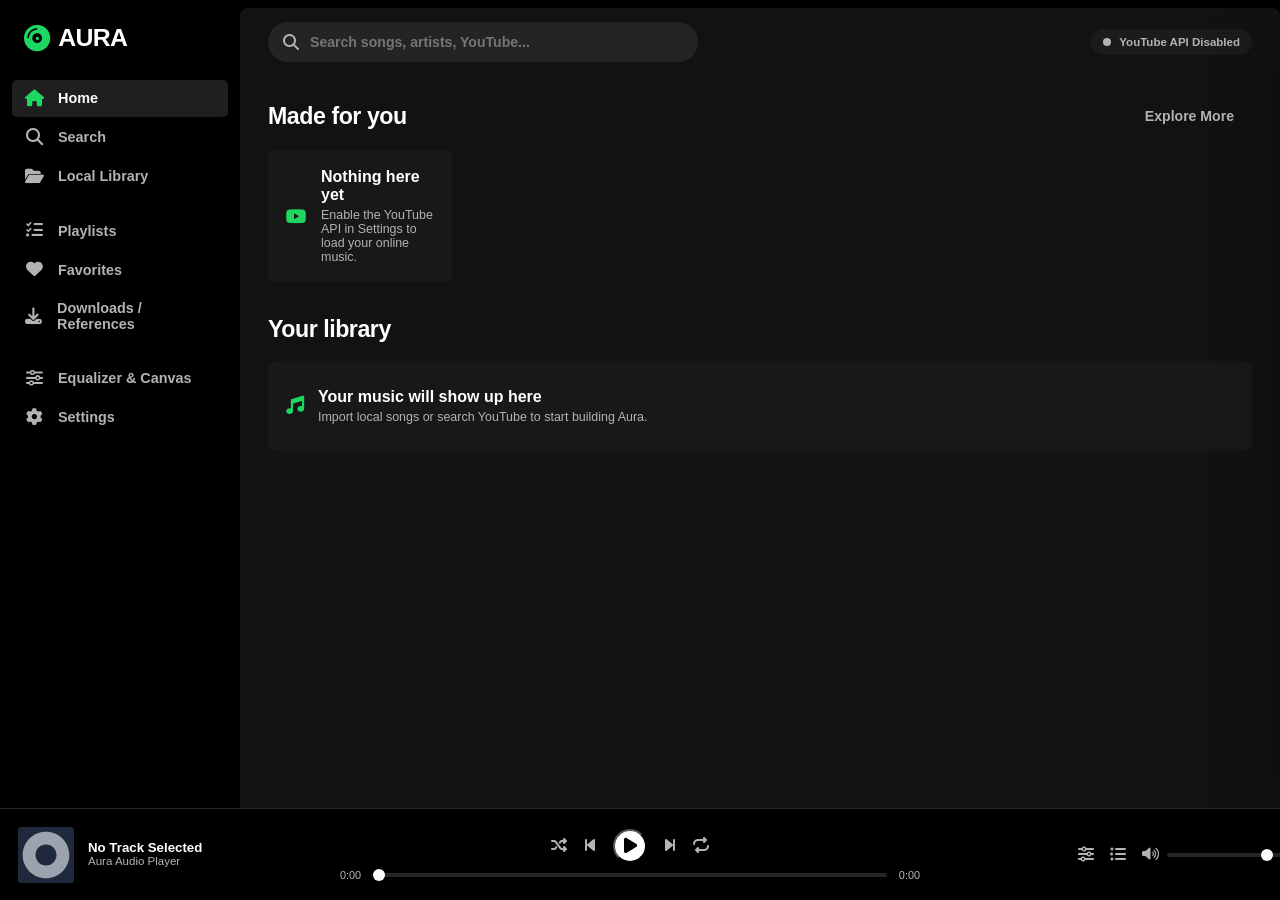
==== commit 6fd61dc8: "Update website to responsive latest layout" ====
--- a/index.html
+++ b/index.html
@@ -1,3678 +1,62 @@
-<!DOCTYPE html>
+<!doctype html>
 <html lang="en">
 <head>
-  <meta charset="UTF-8">
-  <meta name="viewport" content="width=device-width, initial-scale=1.0">
-  <title>Aura — Music</title>
-  <!-- Google Fonts & FontAwesome -->
-  <link rel="preconnect" href="https://fonts.googleapis.com">
-  <link rel="preconnect" href="https://fonts.gstatic.com" crossorigin>
-  <link href="https://fonts.googleapis.com/css2?family=Outfit:wght@300;400;500;600;700;800&family=Inter:wght@300;400;500;600;700&display=swap" rel="stylesheet">
-  <link rel="stylesheet" href="https://cdnjs.cloudflare.com/ajax/libs/font-awesome/6.4.0/css/all.min.css">
-
-  <style>
-    :root {
-      --bg-dark: #090c15;
-      --bg-surface: #111625;
-      --bg-card: rgba(23, 31, 51, 0.7);
-      --bg-card-hover: rgba(35, 47, 75, 0.8);
-      --primary: #8b5cf6;
-      --primary-glow: rgba(139, 92, 246, 0.4);
-      --accent-cyan: #06b6d4;
-      --accent-youtube: #ff0000;
-      --accent-local: #10b981;
-      --accent-demo: #a855f7;
-      --text-main: #f3f4f6;
-      --text-muted: #9ca3af;
-      --border-color: rgba(255, 255, 255, 0.08);
-      --sidebar-width: 250px;
-      --player-height: 90px;
-      --radius-sm: 8px;
-      --radius-md: 14px;
-      --radius-lg: 20px;
-      --transition: all 0.25s cubic-bezier(0.4, 0, 0.2, 1);
-    }
-
-    * {
-      box-sizing: border-box;
-      margin: 0;
-      padding: 0;
-      user-select: none;
-    }
-
-    body {
-      font-family: 'Inter', sans-serif;
-      background-color: var(--bg-dark);
-      color: var(--text-main);
-      overflow: hidden;
-      height: 100vh;
-      width: 100vw;
-    }
-
-    h1, h2, h3, h4, h5, .brand-logo {
-      font-family: 'Outfit', sans-serif;
-    }
-
-    /* App Layout Grid */
-    #app-container {
-      display: grid;
-      grid-template-columns: var(--sidebar-width) 1fr;
-      grid-template-rows: 1fr var(--player-height);
-      height: 100vh;
-      width: 100vw;
-      overflow: hidden;
-    }
-
-    /* Sidebar */
-    .sidebar {
-      background-color: var(--bg-surface);
-      border-right: 1px solid var(--border-color);
-      padding: 24px 16px;
-      display: flex;
-      flex-direction: column;
-      gap: 28px;
-      z-index: 10;
-      overflow-y: auto;
-    }
-
-    .brand-logo {
-      display: flex;
-      align-items: center;
-      gap: 12px;
-      font-size: 1.4rem;
-      font-weight: 800;
-      letter-spacing: -0.5px;
-      color: #fff;
-    }
-
-    .brand-logo i {
-      font-size: 1.6rem;
-      background: linear-gradient(135deg, var(--primary), var(--accent-cyan));
-      -webkit-background-clip: text;
-      -webkit-text-fill-color: transparent;
-    }
-
-    .nav-section {
-      display: flex;
-      flex-direction: column;
-      gap: 6px;
-    }
-
-    .nav-section-title {
-      font-size: 0.75rem;
-      text-transform: uppercase;
-      letter-spacing: 1.2px;
-      color: var(--text-muted);
-      padding: 0 12px 6px 12px;
-      font-weight: 700;
-    }
-
-    .nav-item {
-      display: flex;
-      align-items: center;
-      gap: 14px;
-      padding: 10px 14px;
-      border-radius: var(--radius-sm);
-      color: var(--text-muted);
-      text-decoration: none;
-      font-size: 0.92rem;
-      font-weight: 500;
-      cursor: pointer;
-      transition: var(--transition);
-    }
-
-    .nav-item:hover, .nav-item.active {
-      color: #fff;
-      background-color: rgba(255, 255, 255, 0.05);
-    }
-
-    .nav-item.active {
-      background: linear-gradient(90deg, rgba(139, 92, 246, 0.15), transparent);
-      border-left: 3px solid var(--primary);
-      color: #fff;
-    }
-
-    .nav-item i {
-      font-size: 1.1rem;
-      width: 20px;
-      text-align: center;
-    }
-
-    /* Main Content Area */
-    .main-viewport {
-      grid-column: 2;
-      grid-row: 1;
-      display: flex;
-      flex-direction: column;
-      overflow: hidden;
-      position: relative;
-      background: radial-gradient(circle at 50% 0%, rgba(139, 92, 246, 0.08), transparent 70%);
-    }
-
-    .top-header {
-      height: 70px;
-      padding: 0 32px;
-      display: flex;
-      align-items: center;
-      justify-content: space-between;
-      border-bottom: 1px solid var(--border-color);
-      backdrop-filter: blur(12px);
-      z-index: 5;
-    }
-
-    .header-search {
-      position: relative;
-      width: 380px;
-    }
-
-    .header-search input {
-      width: 100%;
-      padding: 10px 16px 10px 42px;
-      background: rgba(255, 255, 255, 0.05);
-      border: 1px solid var(--border-color);
-      border-radius: 30px;
-      color: #fff;
-      font-size: 0.9rem;
-      outline: none;
-      transition: var(--transition);
-    }
-
-    .header-search input:focus {
-      background: rgba(255, 255, 255, 0.08);
-      border-color: var(--primary);
-      box-shadow: 0 0 15px var(--primary-glow);
-    }
-
-    .header-search i {
-      position: absolute;
-      left: 15px;
-      top: 50%;
-      transform: translateY(-50%);
-      color: var(--text-muted);
-    }
-
-    .yt-status-badge {
-      display: flex;
-      align-items: center;
-      gap: 8px;
-      padding: 6px 14px;
-      border-radius: 20px;
-      font-size: 0.8rem;
-      font-weight: 600;
-      background: rgba(255, 255, 255, 0.04);
-      border: 1px solid var(--border-color);
-    }
-
-    .yt-status-dot {
-      width: 8px;
-      height: 8px;
-      border-radius: 50%;
-      background-color: var(--text-muted);
-    }
-
-    .yt-status-dot.connected {
-      background-color: #10b981;
-      box-shadow: 0 0 8px #10b981;
-    }
-
-    .view-container {
-      flex: 1;
-      overflow-y: auto;
-      padding: 28px 32px;
-    }
-
-    .page-view {
-      display: none;
-      animation: fadeIn 0.3s ease;
-    }
-
-    .page-view.active {
-      display: block;
-    }
-
-    @keyframes fadeIn {
-      from { opacity: 0; transform: translateY(6px); }
-      to { opacity: 1; transform: translateY(0); }
-    }
-
-    /* Cards & Grids */
-    .section-title {
-      font-size: 1.4rem;
-      font-weight: 700;
-      margin-bottom: 18px;
-      display: flex;
-      align-items: center;
-      justify-content: space-between;
-    }
-
-    .card-grid {
-      display: grid;
-      grid-template-columns: repeat(auto-fill, minmax(180px, 1fr));
-      gap: 20px;
-      margin-bottom: 32px;
-    }
-
-    .media-card {
-      background: var(--bg-card);
-      border: 1px solid var(--border-color);
-      border-radius: var(--radius-md);
-      padding: 14px;
-      transition: var(--transition);
-      cursor: pointer;
-      position: relative;
-      display: flex;
-      flex-direction: column;
-    }
-
-    .media-card:hover {
-      background: var(--bg-card-hover);
-      transform: translateY(-4px);
-      box-shadow: 0 10px 25px rgba(0, 0, 0, 0.4);
-      border-color: rgba(255, 255, 255, 0.15);
-    }
-
-    .media-card .thumb-box {
-      width: 100%;
-      aspect-ratio: 1;
-      border-radius: var(--radius-sm);
-      overflow: hidden;
-      position: relative;
-      margin-bottom: 12px;
-      background-color: #1a2235;
-    }
-
-    .media-card .thumb-box img {
-      width: 100%;
-      height: 100%;
-      object-fit: cover;
-    }
-
-    .play-overlay {
-      position: absolute;
-      inset: 0;
-      background: rgba(0, 0, 0, 0.4);
-      display: flex;
-      align-items: center;
-      justify-content: center;
-      opacity: 0;
-      transition: var(--transition);
-    }
-
-    .media-card:hover .play-overlay {
-      opacity: 1;
-    }
-
-    .play-overlay-btn {
-      width: 44px;
-      height: 44px;
-      border-radius: 50%;
-      background: var(--primary);
-      color: #fff;
-      display: flex;
-      align-items: center;
-      justify-content: center;
-      box-shadow: 0 4px 15px var(--primary-glow);
-      transform: scale(0.8);
-      transition: var(--transition);
-    }
-
-    .media-card:hover .play-overlay-btn {
-      transform: scale(1);
-    }
-
-    .media-card .card-title {
-      font-size: 0.95rem;
-      font-weight: 600;
-      margin-bottom: 4px;
-      white-space: nowrap;
-      overflow: hidden;
-      text-overflow: ellipsis;
-    }
-
-    .media-card .card-sub {
-      font-size: 0.8rem;
-      color: var(--text-muted);
-      white-space: nowrap;
-      overflow: hidden;
-      text-overflow: ellipsis;
-    }
-
-    /* Badges */
-    .badge {
-      display: inline-flex;
-      align-items: center;
-      padding: 2px 7px;
-      border-radius: 4px;
-      font-size: 0.68rem;
-      font-weight: 700;
-      text-transform: uppercase;
-      letter-spacing: 0.5px;
-    }
-
-    .badge-youtube {
-      background-color: rgba(255, 0, 0, 0.2);
-      color: #ff4d4d;
-      border: 1px solid rgba(255, 0, 0, 0.3);
-    }
-
-    .badge-local {
-      background-color: rgba(16, 185, 129, 0.2);
-      color: #34d399;
-      border: 1px solid rgba(16, 185, 129, 0.3);
-    }
-
-    .badge-demo {
-      background-color: rgba(168, 85, 247, 0.2);
-      color: #c084fc;
-      border: 1px solid rgba(168, 85, 247, 0.3);
-    }
-
-    /* Song Rows */
-    .song-list {
-      display: flex;
-      flex-direction: column;
-      gap: 6px;
-      margin-bottom: 28px;
-    }
-
-    .song-row {
-      display: grid;
-      grid-template-columns: 40px 48px 1fr 1fr 80px 160px;
-      align-items: center;
-      padding: 8px 14px;
-      border-radius: var(--radius-sm);
-      background: var(--bg-card);
-      border: 1px solid var(--border-color);
-      transition: var(--transition);
-      gap: 12px;
-    }
-
-    .song-row:hover {
-      background: var(--bg-card-hover);
-      border-color: rgba(255, 255, 255, 0.12);
-    }
-
-    .song-row .row-num {
-      text-align: center;
-      color: var(--text-muted);
-      font-size: 0.85rem;
-    }
-
-    .song-row .row-thumb {
-      width: 44px;
-      height: 44px;
-      border-radius: 6px;
-      overflow: hidden;
-      background: #1a2235;
-      cursor: pointer;
-    }
-
-    .song-row .row-thumb img {
-      width: 100%;
-      height: 100%;
-      object-fit: cover;
-    }
-
-    .song-row .row-title-box {
-      display: flex;
-      flex-direction: column;
-      overflow: hidden;
-      cursor: pointer;
-    }
-
-    .song-row .row-title {
-      font-size: 0.92rem;
-      font-weight: 600;
-      white-space: nowrap;
-      overflow: hidden;
-      text-overflow: ellipsis;
-    }
-
-    .song-row .row-artist {
-      font-size: 0.8rem;
-      color: var(--text-muted);
-      white-space: nowrap;
-      overflow: hidden;
-      text-overflow: ellipsis;
-    }
-
-    .song-row .row-actions {
-      display: flex;
-      align-items: center;
-      justify-content: flex-end;
-      gap: 8px;
-    }
-
-    .action-icon-btn {
-      background: none;
-      border: none;
-      color: var(--text-muted);
-      font-size: 0.95rem;
-      cursor: pointer;
-      padding: 6px;
-      border-radius: 50%;
-      transition: var(--transition);
-    }
-
-    .action-icon-btn:hover {
-      color: #fff;
-      background: rgba(255, 255, 255, 0.1);
-    }
-
-    /* Tabs */
-    .tab-bar {
-      display: flex;
-      gap: 10px;
-      border-bottom: 1px solid var(--border-color);
-      margin-bottom: 24px;
-      padding-bottom: 10px;
-      overflow-x: auto;
-    }
-
-    .tab-btn {
-      padding: 8px 18px;
-      border-radius: 20px;
-      background: rgba(255, 255, 255, 0.04);
-      border: 1px solid var(--border-color);
-      color: var(--text-muted);
-      font-size: 0.88rem;
-      font-weight: 500;
-      cursor: pointer;
-      transition: var(--transition);
-      white-space: nowrap;
-    }
-
-    .tab-btn.active, .tab-btn:hover {
-      background: var(--primary);
-      color: #fff;
-      border-color: var(--primary);
-      box-shadow: 0 0 12px var(--primary-glow);
-    }
-
-    /* Drop Zone / Upload */
-    .dropzone {
-      border: 2px dashed var(--border-color);
-      border-radius: var(--radius-lg);
-      padding: 40px;
-      text-align: center;
-      background: rgba(255, 255, 255, 0.02);
-      transition: var(--transition);
-      cursor: pointer;
-      margin-bottom: 24px;
-    }
-
-    .dropzone:hover, .dropzone.dragover {
-      border-color: var(--primary);
-      background: rgba(139, 92, 246, 0.05);
-    }
-
-    .dropzone i {
-      font-size: 2.8rem;
-      color: var(--primary);
-      margin-bottom: 12px;
-    }
-
-    /* Player Bar (Bottom) */
-    .player-bar {
-      grid-column: 1 / -1;
-      grid-row: 2;
-      background: rgba(13, 17, 28, 0.92);
-      backdrop-filter: blur(20px);
-      border-top: 1px solid var(--border-color);
-      display: grid;
-      grid-template-columns: 280px 1fr 300px;
-      align-items: center;
-      padding: 0 24px;
-      z-index: 100;
-    }
-
-    .player-track-info {
-      display: flex;
-      align-items: center;
-      gap: 14px;
-      overflow: hidden;
-    }
-
-    .player-artwork {
-      width: 54px;
-      height: 54px;
-      border-radius: var(--radius-sm);
-      overflow: hidden;
-      background: #1e293b;
-      flex-shrink: 0;
-      position: relative;
-    }
-
-    .player-artwork img {
-      width: 100%;
-      height: 100%;
-      object-fit: cover;
-    }
-
-    .player-text {
-      display: flex;
-      flex-direction: column;
-      overflow: hidden;
-    }
-
-    .player-title {
-      font-size: 0.92rem;
-      font-weight: 600;
-      white-space: nowrap;
-      overflow: hidden;
-      text-overflow: ellipsis;
-    }
-
-    .player-artist {
-      font-size: 0.78rem;
-      color: var(--text-muted);
-      white-space: nowrap;
-      overflow: hidden;
-      text-overflow: ellipsis;
-    }
-
-    .player-controls-center {
-      display: flex;
-      flex-direction: column;
-      align-items: center;
-      gap: 6px;
-    }
-
-    .control-buttons {
-      display: flex;
-      align-items: center;
-      gap: 18px;
-    }
-
-    .btn-ctrl {
-      background: none;
-      border: none;
-      color: var(--text-muted);
-      font-size: 1rem;
-      cursor: pointer;
-      transition: var(--transition);
-    }
-
-    .btn-ctrl:hover {
-      color: #fff;
-    }
-
-    .btn-ctrl.active {
-      color: var(--primary);
-      text-shadow: 0 0 8px var(--primary-glow);
-    }
-
-    .btn-play-main {
-      width: 42px;
-      height: 42px;
-      border-radius: 50%;
-      background: #fff;
-      color: #000;
-      display: flex;
-      align-items: center;
-      justify-content: center;
-      font-size: 1.1rem;
-      cursor: pointer;
-      transition: var(--transition);
-      box-shadow: 0 0 0 1px rgba(255,255,255,0.08), 0 10px 22px rgba(0,0,0,0.22);
-    }
-
-    .btn-play-main:hover {
-      transform: scale(1.06);
-      background: var(--primary);
-      color: #fff;
-      box-shadow: 0 0 20px var(--primary-glow);
-    }
-
-    .progress-bar-container {
-      width: 100%;
-      max-width: 580px;
-      display: flex;
-      align-items: center;
-      gap: 12px;
-      font-size: 0.75rem;
-      color: var(--text-muted);
-    }
-
-    .progress-slider {
-      flex: 1;
-      -webkit-appearance: none;
-      appearance: none;
-      height: 4px;
-      border-radius: 2px;
-      background: rgba(255, 255, 255, 0.15);
-      outline: none;
-      cursor: pointer;
-    }
-
-    .progress-slider::-webkit-slider-thumb {
-      -webkit-appearance: none;
-      width: 12px;
-      height: 12px;
-      border-radius: 50%;
-      background: #fff;
-      cursor: pointer;
-      transition: var(--transition);
-    }
-
-    .progress-slider:hover::-webkit-slider-thumb {
-      background: var(--primary);
-      transform: scale(1.2);
-    }
-
-    .player-controls-right {
-      display: flex;
-      align-items: center;
-      justify-content: flex-end;
-      gap: 16px;
-    }
-
-    .volume-box {
-      display: flex;
-      align-items: center;
-      gap: 8px;
-      width: 120px;
-    }
-
-    /* Drawers & Modals */
-    .drawer {
-      position: fixed;
-      top: 0;
-      right: -420px;
-      width: 400px;
-      height: calc(100vh - var(--player-height));
-      background: var(--bg-surface);
-      border-left: 1px solid var(--border-color);
-      box-shadow: -10px 0 30px rgba(0, 0, 0, 0.5);
-      z-index: 80;
-      transition: var(--transition);
-      padding: 24px;
-      display: flex;
-      flex-direction: column;
-    }
-
-    .drawer.open {
-      right: 0;
-    }
-
-    .drawer-header {
-      display: flex;
-      align-items: center;
-      justify-content: space-between;
-      margin-bottom: 20px;
-    }
-
-    .modal-overlay {
-      position: fixed;
-      inset: 0;
-      background: rgba(0, 0, 0, 0.75);
-      backdrop-filter: blur(8px);
-      z-index: 200;
-      display: flex;
-      align-items: center;
-      justify-content: center;
-      opacity: 0;
-      pointer-events: none;
-      transition: var(--transition);
-    }
-
-    .modal-overlay.open {
-      opacity: 1;
-      pointer-events: auto;
-    }
-
-    .modal-card {
-      background: var(--bg-surface);
-      border: 1px solid var(--border-color);
-      border-radius: var(--radius-lg);
-      width: 100%;
-      max-width: 520px;
-      padding: 28px;
-      box-shadow: 0 20px 50px rgba(0, 0, 0, 0.6);
-    }
-
-    .form-group {
-      display: flex;
-      flex-direction: column;
-      gap: 8px;
-      margin-bottom: 18px;
-    }
-
-    .form-group label {
-      font-size: 0.85rem;
-      font-weight: 600;
-      color: var(--text-muted);
-    }
-
-    .form-input {
-      background: rgba(255, 255, 255, 0.05);
-      border: 1px solid var(--border-color);
-      border-radius: var(--radius-sm);
-      padding: 10px 14px;
-      color: #fff;
-      font-size: 0.95rem;
-      outline: none;
-    }
-
-    .form-input:focus {
-      border-color: var(--primary);
-    }
-
-    .btn-primary {
-      background: var(--primary);
-      color: #fff;
-      border: none;
-      padding: 10px 20px;
-      border-radius: var(--radius-sm);
-      font-weight: 600;
-      cursor: pointer;
-      transition: var(--transition);
-      display: inline-flex;
-      align-items: center;
-      gap: 8px;
-    }
-
-    .btn-primary:hover {
-      background: #7c3aed;
-      box-shadow: 0 0 15px var(--primary-glow);
-    }
-
-    /* Integrated YouTube Now Playing Stage */
-    .yt-stage {
-      display: none;
-      margin: 18px 24px 0;
-      border: 1px solid var(--border-color);
-      border-radius: 20px;
-      background: linear-gradient(135deg, rgba(139,92,246,0.10), rgba(15,23,42,0.94));
-      overflow: hidden;
-      box-shadow: 0 16px 40px rgba(0,0,0,0.28);
-    }
-
-    .yt-stage.visible {
-      display: block;
-      animation: stageIn 220ms ease-out;
-    }
-
-    @keyframes stageIn {
-      from { opacity: 0; transform: translateY(-6px); }
-      to { opacity: 1; transform: translateY(0); }
-    }
-
-    .yt-stage-header {
-      display: flex;
-      align-items: center;
-      justify-content: space-between;
-      gap: 14px;
-      padding: 12px 16px;
-      border-bottom: 1px solid rgba(255,255,255,0.06);
-    }
-
-    .yt-stage-title {
-      min-width: 0;
-      display: flex;
-      align-items: center;
-      gap: 10px;
-    }
-
-    .yt-stage-title i { color: var(--accent-youtube); }
-
-    .yt-stage-copy {
-      min-width: 0;
-    }
-
-    .yt-stage-name {
-      font-size: 0.9rem;
-      font-weight: 700;
-      white-space: nowrap;
-      overflow: hidden;
-      text-overflow: ellipsis;
-    }
-
-    .yt-stage-sub {
-      margin-top: 2px;
-      font-size: 0.74rem;
-      color: var(--text-muted);
-      white-space: nowrap;
-      overflow: hidden;
-      text-overflow: ellipsis;
-    }
-
-    .yt-stage-body {
-      display: grid;
-      place-items: center;
-      padding: 18px;
-      background: #05070c;
-    }
-
-    .yt-player-shell {
-      position: relative;
-      width: min(860px, 100%);
-      aspect-ratio: 16 / 9;
-      border-radius: 14px;
-      overflow: hidden;
-      box-shadow: 0 10px 30px rgba(0,0,0,0.45);
-      background: #090b10;
-    }
-
-    #yt-player-target {
-      position: absolute;
-      inset: 0;
-      width: 100%;
-      height: 100%;
-    }
-
-    #yt-player-target iframe {
-      width: 100% !important;
-      height: 100% !important;
-      display: block;
-      border: 0;
-    }
-
-    #yt-player-target.yt-iframe-hidden { visibility: hidden; }
-
-    .yt-fallback {
-      position: absolute;
-      inset: 0;
-      display: none;
-      align-items: center;
-      justify-content: center;
-      text-align: center;
-      padding: 28px;
-      background:
-        radial-gradient(circle at 65% 35%, rgba(139,92,246,.23), transparent 34%),
-        linear-gradient(135deg, rgba(12,15,24,.98), rgba(6,8,13,.98));
-    }
-
-    .yt-fallback.visible { display: flex; }
-
-    .yt-fallback-card {
-      width: min(620px, 100%);
-      display: grid;
-      grid-template-columns: 110px 1fr;
-      align-items: center;
-      gap: 20px;
-      text-align: left;
-      padding: 22px;
-      border: 1px solid rgba(255,255,255,.08);
-      border-radius: 18px;
-      background: rgba(17,24,39,.72);
-      backdrop-filter: blur(12px);
-    }
-
-    .yt-fallback-art {
-      width: 110px;
-      height: 110px;
-      border-radius: 14px;
-      object-fit: cover;
-      background: #111827;
-      box-shadow: 0 12px 30px rgba(0,0,0,.32);
-    }
-
-    .yt-fallback-kicker {
-      color: var(--text-muted);
-      font-size: .74rem;
-      text-transform: uppercase;
-      letter-spacing: .08em;
-      margin-bottom: 5px;
-    }
-
-    .yt-fallback-title {
-      font-size: 1rem;
-      font-weight: 750;
-      line-height: 1.35;
-      margin-bottom: 5px;
-    }
-
-    .yt-fallback-msg {
-      color: var(--text-muted);
-      font-size: .82rem;
-      line-height: 1.5;
-      margin-bottom: 14px;
-    }
-
-    .yt-fallback-actions {
-      display: flex;
-      flex-wrap: wrap;
-      gap: 8px;
-    }
-
-    .yt-fallback-status {
-      margin-top: 10px;
-      color: #a78bfa;
-      font-size: .75rem;
-      min-height: 1.1em;
-    }
-
-    .yt-stage.collapsed .yt-stage-body {
-      display: none;
-    }
-
-    @media (max-width: 620px) {
-      .yt-fallback-card {
-        grid-template-columns: 72px 1fr;
-        padding: 16px;
-        gap: 14px;
-      }
-      .yt-fallback-art { width: 72px; height: 72px; border-radius: 10px; }
-    }
-
-    .main-viewport.yt-mode .view-container {
-      padding-top: 8px;
-    }
-
-    .player-bar.yt-active {
-      box-shadow: 0 -10px 34px rgba(139,92,246,0.09);
-    }
-
-
-    @media (max-width: 900px) {
-      .yt-stage { margin: 14px 16px 0; border-radius: 16px; }
-      .yt-stage-body { padding: 12px; }
-      .player-bar { grid-template-columns: 1fr auto; gap: 10px; padding: 8px 14px; }
-      .player-controls-center { order: 3; grid-column: 1 / -1; }
-      .player-controls-right { gap: 10px; }
-      .volume-box { width: 90px; }
-    }
-
-    @media (max-width: 620px) {
-      .yt-stage-header { padding: 10px 12px; }
-      .yt-stage-body { padding: 8px; }
-      #yt-player-target { border-radius: 10px; }
-      .player-artwork { width: 44px; height: 44px; }
-      .player-text { max-width: 38vw; }
-      .volume-box { display: none; }
-    }
-
-
-    .btn-yt-toggle-hidden {
-      opacity: 0.35;
-    }
-
-    .yt-stage .tab-btn {
-      min-width: 38px;
-      padding: 8px 10px;
-    }
-
-    /* Equalizer UI */
-    .eq-container {
-      display: flex;
-      gap: 20px;
-      align-items: center;
-      justify-content: center;
-      padding: 24px;
-      background: var(--bg-card);
-      border-radius: var(--radius-md);
-      margin-bottom: 24px;
-    }
-
-    .eq-band {
-      display: flex;
-      flex-direction: column;
-      align-items: center;
-      gap: 12px;
-    }
-
-    .eq-band input[type=range] {
-      writing-mode: bt-lr;
-      -webkit-appearance: slider-vertical;
-      width: 8px;
-      height: 120px;
-    }
-
-    /* Toasts */
-    #toast-container {
-      position: fixed;
-      top: 20px;
-      right: 20px;
-      z-index: 300;
-      display: flex;
-      flex-direction: column;
-      gap: 10px;
-    }
-
-    .toast {
-      background: rgba(23, 31, 51, 0.95);
-      border: 1px solid var(--border-color);
-      padding: 12px 20px;
-      border-radius: var(--radius-md);
-      color: #fff;
-      font-size: 0.88rem;
-      backdrop-filter: blur(12px);
-      box-shadow: 0 8px 25px rgba(0,0,0,0.4);
-      display: flex;
-      align-items: center;
-      gap: 10px;
-      animation: slideIn 0.3s ease;
-    }
-
-    @keyframes slideIn {
-      from { transform: translateX(100%); opacity: 0; }
-      to { transform: translateX(0); opacity: 1; }
-    }
-
-
-    /* ================================================================
-       AURA v6 — Spotify-inspired visual system
-       ================================================================ */
-    :root {
-      --bg-dark: #000000;
-      --bg-surface: #000000;
-      --bg-card: #181818;
-      --bg-card-hover: #282828;
-      --primary: #1ed760;
-      --primary-glow: rgba(30,215,96,.28);
-      --accent-cyan: #1ed760;
-      --accent-youtube: #ff0033;
-      --accent-local: #1ed760;
-      --accent-demo: #a7a7a7;
-      --text-main: #ffffff;
-      --text-muted: #b3b3b3;
-      --border-color: transparent;
-      --sidebar-width: 240px;
-      --player-height: 92px;
-      --radius-sm: 4px;
-      --radius-md: 8px;
-      --radius-lg: 10px;
-    }
-
-    body { background:#000; color:#fff; font-family:Arial, Helvetica, sans-serif; }
-    h1,h2,h3,h4,h5,.brand-logo { font-family:Arial, Helvetica, sans-serif; }
-    #app-container { grid-template-columns: var(--sidebar-width) 1fr; grid-template-rows: 1fr var(--player-height); background:#000; }
-
-    .sidebar {
-      background:#000;
-      border-right:0;
-      padding:24px 12px 16px;
-      gap:18px;
-    }
-    .brand-logo { font-size:1.55rem; letter-spacing:-.7px; gap:9px; padding:0 12px 10px; }
-    .brand-logo i { color:#1ed760; background:none; -webkit-text-fill-color:initial; font-size:1.65rem; }
-    .nav-section { gap:2px; }
-    .nav-section-title { display:none; }
-    .nav-item { padding:10px 12px; border-radius:5px; gap:14px; font-size:.9rem; font-weight:700; color:#b3b3b3; }
-    .nav-item:hover { background:#1a1a1a; color:#fff; }
-    .nav-item.active { background:#1f1f1f; border-left:0; color:#fff; }
-    .nav-item.active i { color:#1ed760; }
-    .nav-item i { font-size:1.05rem; width:20px; }
-
-    .main-viewport {
-      grid-column:2; grid-row:1; background:#121212; border-radius:8px 8px 0 0; margin-top:8px; overflow:hidden;
-    }
-    .top-header {
-      height:68px; padding:0 28px; background:rgba(18,18,18,.95); border-bottom:0; backdrop-filter:none;
-    }
-    .header-search { width:min(430px, 48vw); }
-    .header-search input {
-      background:#242424; border:0; border-radius:500px; color:#fff; padding:12px 18px 12px 42px; font-size:.88rem; font-weight:600;
-    }
-    .header-search input:focus { background:#2a2a2a; box-shadow:none; border:0; }
-    .header-search i { color:#b3b3b3; }
-    .yt-status-badge { border:0; background:#1b1b1b; color:#b3b3b3; padding:7px 12px; font-size:.72rem; }
-    .yt-status-dot.connected { background:#1ed760; box-shadow:0 0 8px rgba(30,215,96,.45); }
-
-    .view-container { padding:24px 28px 140px; }
-    .section-title { font-size:1.45rem; letter-spacing:-.02em; margin-bottom:18px; }
-    .section-title .tab-btn { background:transparent; border:0; color:#b3b3b3; font-weight:700; }
-    .section-title .tab-btn:hover { color:#fff; }
-
-    .card-grid { grid-template-columns:repeat(auto-fill,minmax(170px,1fr)); gap:16px; margin-bottom:34px; }
-    .media-card { background:#181818; border:0; border-radius:7px; padding:12px; box-shadow:none; }
-    .media-card:hover { background:#242424; transform:none; box-shadow:none; }
-    .media-card .thumb-box { border-radius:5px; margin-bottom:11px; background:#282828; box-shadow:0 8px 24px rgba(0,0,0,.35); }
-    .play-overlay { background:linear-gradient(transparent,rgba(0,0,0,.35)); }
-    .play-overlay-btn { width:48px; height:48px; border-radius:50%; background:#1ed760; color:#000; box-shadow:0 8px 20px rgba(0,0,0,.35); }
-    .media-card .card-title { font-size:.9rem; font-weight:700; }
-    .media-card .card-sub { font-size:.78rem; color:#b3b3b3; }
-    .badge { border:0 !important; background:transparent !important; padding:2px 0; color:#b3b3b3 !important; }
-    .badge-youtube { color:#ff4d63 !important; }
-    .badge-local { color:#1ed760 !important; }
-
-    .song-list { gap:1px; margin-bottom:28px; }
-    .song-row {
-      grid-template-columns:40px 48px minmax(0,1.7fr) minmax(100px,.8fr) 70px 150px;
-      border:0; background:transparent; border-radius:4px; padding:8px 12px; gap:12px;
-    }
-    .song-row:hover { background:#2a2a2a; }
-    .song-row .row-num { color:#b3b3b3; }
-    .song-row .row-thumb { border-radius:3px; }
-    .song-row .row-title { font-size:.88rem; font-weight:700; }
-    .song-row .row-artist { color:#b3b3b3; }
-    .row-actions .action-icon-btn { color:#b3b3b3; }
-    .row-actions .action-icon-btn:hover { color:#fff; background:#333; }
-
-    .player-bar {
-      grid-column:1 / -1; grid-row:2; height:var(--player-height); background:#000; border-top:1px solid #292929; padding:12px 18px; z-index:30;
-    }
-    .player-artwork { width:56px; height:56px; border-radius:3px; }
-    .player-title { font-size:.83rem; font-weight:700; }
-    .player-artist { font-size:.72rem; color:#b3b3b3; }
-    .btn-ctrl { color:#b3b3b3; }
-    .btn-ctrl:hover { color:#fff; }
-    .btn-play-main { width:34px; height:34px; background:#fff; color:#000; box-shadow:none; }
-    .btn-play-main:hover { transform:scale(1.04); background:#fff; }
-    .progress-slider { accent-color:#fff; }
-    .progress-bar-container span { color:#b3b3b3; font-size:.68rem; }
-    .volume-box input { accent-color:#fff; }
-
-    /* Video is always collapsed: keep only a slim now-playing strip. */
-    .yt-stage {
-      display:none !important;
-      margin:0 24px 8px;
-      border:0;
-      border-radius:6px;
-      background:#181818;
-      box-shadow:none;
-      overflow:hidden;
-    }
-    .yt-stage.visible { display:block !important; }
-    .yt-stage-header { padding:9px 13px; border:0; }
-    .yt-stage-title i { color:#ff0033; }
-    .yt-stage-name { font-size:.78rem; }
-    .yt-stage-sub { font-size:.68rem; color:#b3b3b3; }
-    .yt-stage-lock { opacity:.55; pointer-events:none; }
-    .yt-stage-body { display:none !important; }
-    #yt-player-target { position:absolute; width:1px !important; height:1px !important; opacity:0; pointer-events:none; overflow:hidden; }
-    #yt-player-target iframe { width:1px !important; height:1px !important; opacity:0 !important; }
-    .yt-fallback { display:none !important; }
-    .main-viewport.yt-mode .view-container { padding-top:12px; }
-    #btn-yt-dock-toggle { display:none; }
-
-    .modal-overlay { background:rgba(0,0,0,.78); }
-    .modal-card,.drawer { background:#181818; border:1px solid #2c2c2c; box-shadow:0 20px 60px rgba(0,0,0,.55); }
-    .btn-primary { background:#1ed760; color:#000; border-radius:500px; padding:10px 18px; font-weight:800; }
-    .btn-primary:hover { background:#1fdf64; box-shadow:none; }
-    .tab-btn { background:#242424; border:0; color:#fff; border-radius:500px; }
-    .tab-btn:hover,.tab-btn.active { background:#fff; color:#000; border-color:transparent; }
-    input,select,textarea { color:#fff; }
-    .drawer { border-right:0; }
-
-    .spotify-empty-card,.spotify-empty-row {
-      display:flex; align-items:center; gap:14px; background:#181818; color:#fff; border-radius:7px; padding:18px; min-height:90px;
-    }
-    .spotify-empty-card i,.spotify-empty-row i { color:#1ed760; font-size:1.15rem; }
-    .spotify-empty-card div,.spotify-empty-row div { display:flex; flex-direction:column; gap:4px; }
-    .spotify-empty-card span,.spotify-empty-row span { color:#b3b3b3; font-size:.78rem; }
-
-    ::-webkit-scrollbar { width:12px; }
-    ::-webkit-scrollbar-track { background:#121212; }
-    ::-webkit-scrollbar-thumb { background:#5a5a5a; border-radius:10px; border:3px solid #121212; }
-    ::-webkit-scrollbar-thumb:hover { background:#777; }
-
-    @media (max-width:900px) {
-      .sidebar { width:220px; }
-      .header-search { width:50vw; }
-      .song-row { grid-template-columns:34px 44px minmax(0,1fr) 70px 130px; }
-      .song-row > div:nth-child(4) { display:none; }
-    }
-    @media (max-width:700px) {
-      #app-container { grid-template-columns:72px 1fr; }
-      .sidebar { padding:18px 8px; }
-      .brand-logo span,.nav-item:not(.active)::after { display:none; }
-      .nav-item { justify-content:center; padding:12px 8px; }
-      .nav-item i { width:auto; }
-      .view-container { padding:18px 16px 130px; }
-      .top-header { padding:0 16px; }
-      .yt-status-badge { display:none; }
-      .header-search { width:100%; }
-      .song-row { grid-template-columns:32px 42px minmax(0,1fr) 42px; }
-      .song-row > div:nth-child(4), .song-row > div:nth-child(5) { display:none; }
-      .row-actions { gap:2px; }
-      .row-actions .action-icon-btn:nth-child(n+3) { display:none; }
-    }
-
-  </style>
+<meta charset="utf-8">
+<meta name="viewport" content="width=device-width,initial-scale=1,viewport-fit=cover">
+<meta name="theme-color" content="#000">
+<title>Aura Music</title>
+<style>
+*{box-sizing:border-box}html,body{margin:0;width:100%;height:100%;background:#000;overflow:hidden}#aura-frame{display:block;width:100%;height:100%;border:0;background:#000}
+</style>
 </head>
 <body>
-
-  <div id="app-container">
-    <!-- Sidebar -->
-    <aside class="sidebar">
-      <div class="brand-logo">
-        <i class="fa-solid fa-compact-disc"></i>
-        <span>AURA</span>
-      </div>
-
-      <div class="nav-section">
-        <div class="nav-section-title">Discover</div>
-        <a class="nav-item active" data-view="home"><i class="fa-solid fa-house"></i> Home</a>
-        <a class="nav-item" data-view="search"><i class="fa-solid fa-magnifying-glass"></i> Search</a>
-        <a class="nav-item" data-view="library"><i class="fa-solid fa-folder-open"></i> Local Library</a>
-      </div>
-
-      <div class="nav-section">
-        <div class="nav-section-title">My Collection</div>
-        <a class="nav-item" data-view="playlists"><i class="fa-solid fa-list-check"></i> Playlists</a>
-        <a class="nav-item" data-view="favorites"><i class="fa-solid fa-heart"></i> Favorites</a>
-        <a class="nav-item" data-view="downloads"><i class="fa-solid fa-download"></i> Downloads / References</a>
-      </div>
-
-      <div class="nav-section">
-        <div class="nav-section-title">Audio & System</div>
-        <a class="nav-item" data-view="eq"><i class="fa-solid fa-sliders"></i> Equalizer & Canvas</a>
-        <a class="nav-item" data-view="settings"><i class="fa-solid fa-gear"></i> Settings</a>
-      </div>
-    </aside>
-
-    <!-- Main Viewport -->
-    <main class="main-viewport">
-      <header class="top-header">
-        <div class="header-search">
-          <i class="fa-solid fa-magnifying-glass"></i>
-          <input type="text" id="global-search-input" placeholder="Search songs, artists, YouTube...">
-        </div>
-
-        <div class="yt-status-badge">
-          <div class="yt-status-dot" id="yt-status-dot"></div>
-          <span id="yt-status-text">YouTube API Disabled</span>
-        </div>
-      </header>
-
-      <section class="yt-stage" id="yt-stage" aria-label="YouTube now playing">
-        <div class="yt-stage-header">
-          <div class="yt-stage-title">
-            <i class="fa-brands fa-youtube"></i>
-            <div class="yt-stage-copy">
-              <div class="yt-stage-name" id="yt-stage-name">YouTube Now Playing</div>
-              <div class="yt-stage-sub" id="yt-stage-sub">The video player is integrated into Aura Music.</div>
-            </div>
-          </div>
-          <button class="tab-btn yt-stage-lock" id="yt-stage-collapse" title="YouTube video is kept collapsed">
-            <i class="fa-solid fa-lock"></i>
-          </button>
-        </div>
-        <div class="yt-stage-body">
-          <div class="yt-player-shell">
-            <div id="yt-player-target"></div>
-            <div class="yt-fallback" id="yt-fallback" aria-live="polite">
-              <div class="yt-fallback-card">
-                <img class="yt-fallback-art" id="yt-fallback-art" alt="Track artwork">
-                <div>
-                  <div class="yt-fallback-kicker"><i class="fa-brands fa-youtube"></i> Embedded playback unavailable</div>
-                  <div class="yt-fallback-title" id="yt-fallback-title">This video cannot play here</div>
-                  <div class="yt-fallback-msg" id="yt-fallback-msg">YouTube blocked this video in the embedded player. Aura can try another version or open the original on YouTube.</div>
-                  <div class="yt-fallback-actions">
-                    <a class="tab-btn" id="yt-fallback-open" href="#" target="_blank" rel="noopener"><i class="fa-brands fa-youtube"></i> Watch on YouTube</a>
-                    <button class="tab-btn" id="yt-fallback-find" onclick="App.findAnotherYouTubeVersion()"><i class="fa-solid fa-wand-magic-sparkles"></i> Find another version</button>
-                  </div>
-                  <div class="yt-fallback-status" id="yt-fallback-status"></div>
-                </div>
-              </div>
-            </div>
-          </div>
-        </div>
-      </section>
-
-      <div class="view-container">
-        
-        <!-- Home View -->
-        <section id="view-home" class="page-view active">
-          <div class="section-title">
-            <span>Made for you</span>
-            <button class="tab-btn" onclick="App.navigateTo('search')">Explore More</button>
-          </div>
-          <div class="card-grid" id="home-trending-grid">
-            <!-- Dynamic Trending Cards -->
-          </div>
-
-          <div class="section-title">
-            <span>Your library</span>
-          </div>
-          <div class="song-list" id="home-recommendations-list">
-            <!-- Dynamic Song Rows -->
-          </div>
-        </section>
-
-        <!-- Search View -->
-        <section id="view-search" class="page-view">
-          <div class="tab-bar">
-            <button class="tab-btn active" data-tab="all">All</button>
-            <button class="tab-btn" data-tab="songs">Songs</button>
-            <button class="tab-btn" data-tab="youtube">YouTube</button>
-            <button class="tab-btn" data-tab="local">Local</button>
-          </div>
-
-          <div id="search-status-message"></div>
-
-          <div class="section-title">Search Results</div>
-          <div class="song-list" id="search-results-list">
-            <div style="color: var(--text-muted); padding: 20px 0;">Type a query in the search bar above to discover music.</div>
-          </div>
-        </section>
-
-        <!-- Library View -->
-        <section id="view-library" class="page-view">
-          <div class="section-title">Local Library</div>
-          
-          <div class="dropzone" id="local-dropzone">
-            <i class="fa-solid fa-cloud-arrow-up"></i>
-            <h3>Drag & Drop Local Audio Files Here</h3>
-            <p style="color: var(--text-muted); font-size: 0.88rem; margin-top: 6px;">Supported: MP3, WAV, OGG, FLAC, M4A</p>
-            <input type="file" id="local-file-input" multiple accept="audio/*" style="display: none;">
-            <button class="btn-primary" style="margin-top: 14px;" onclick="document.getElementById('local-file-input').click()">Browse Local Files</button>
-          </div>
-
-          <div class="song-list" id="local-library-list">
-            <!-- Dynamic Local Tracks -->
-          </div>
-        </section>
-
-        <!-- Playlists View -->
-        <section id="view-playlists" class="page-view">
-          <div class="section-title">
-            <span>Your Playlists</span>
-            <div style="display: flex; gap: 10px;">
-              <button class="tab-btn" onclick="App.openImportPlaylistModal()"><i class="fa-solid fa-file-import"></i> Import Playlist</button>
-              <button class="btn-primary" onclick="App.openCreatePlaylistModal()"><i class="fa-solid fa-plus"></i> New Playlist</button>
-            </div>
-          </div>
-          <div class="card-grid" id="playlists-grid">
-            <!-- Dynamic Playlist Cards -->
-          </div>
-        </section>
-
-        <!-- Playlist Detail View -->
-        <section id="view-playlist-detail" class="page-view">
-          <div id="playlist-detail-header" style="margin-bottom: 24px;">
-            <!-- Dynamic Playlist Header -->
-          </div>
-          <div class="song-list" id="playlist-detail-tracks">
-            <!-- Dynamic Playlist Tracks -->
-          </div>
-        </section>
-
-        <!-- Favorites View -->
-        <section id="view-favorites" class="page-view">
-          <div class="section-title">Favorite Tracks</div>
-          <div class="song-list" id="favorites-list">
-            <!-- Dynamic Favorites -->
-          </div>
-        </section>
-
-        <!-- Downloads / Offline Library View -->
-        <section id="view-downloads" class="page-view">
-          <div class="section-title">Downloads & Offline Library</div>
-                    <div class="offline-dashboard" style="display:grid; grid-template-columns:repeat(auto-fit,minmax(180px,1fr)); gap:12px; margin-bottom:20px;">
-            <div class="glass-card" style="padding:16px;">
-              <div style="font-size:.75rem;color:var(--text-muted);text-transform:uppercase;letter-spacing:.08em;">Offline tracks</div>
-              <div id="offline-track-count" style="font-size:1.7rem;font-weight:700;margin-top:5px;">0</div>
-            </div>
-            <div class="glass-card" style="padding:16px;">
-              <div style="font-size:.75rem;color:var(--text-muted);text-transform:uppercase;letter-spacing:.08em;">Storage used</div>
-              <div id="offline-storage-size" style="font-size:1.7rem;font-weight:700;margin-top:5px;">0 MB</div>
-            </div>
-            <div class="glass-card" style="padding:16px;">
-              <div style="font-size:.75rem;color:var(--text-muted);text-transform:uppercase;letter-spacing:.08em;">Online references</div>
-              <div id="offline-reference-count" style="font-size:1.7rem;font-weight:700;margin-top:5px;">0</div>
-            </div>
-          </div>
-          <div style="display:flex;flex-wrap:wrap;gap:10px;align-items:center;margin-bottom:16px;">
-            <button class="btn-primary" onclick="App.openOfflineFilePicker()"><i class="fa-solid fa-file-audio"></i> Add audio files</button>
-            <button class="tab-btn" onclick="App.refreshOfflineLibrary()"><i class="fa-solid fa-rotate"></i> Refresh</button>
-            <button class="tab-btn" onclick="App.downloadAllOfflineTracks()"><i class="fa-solid fa-download"></i> Export all to computer</button>
-            <button class="tab-btn" onclick="App.clearOfflineDownloads()" style="border-color:#ef4444;color:#ef4444;"><i class="fa-solid fa-trash"></i> Clear offline library</button>
-          </div>
-          <input type="file" id="offline-file-input" accept="audio/*,.mp3,.wav,.flac,.m4a,.aac,.ogg,.opus" multiple hidden>
-          <div style="color:var(--text-muted);font-size:.88rem;margin-bottom:18px;line-height:1.55;">
-            <strong style="color:var(--text);">How Offline works:</strong> Add MP3, WAV, FLAC, M4A, OGG, OPUS or other audio files and Aura stores the actual audio in IndexedDB. They remain playable after a reload and can be exported back to your computer. YouTube, Spotify and Apple Music entries remain online references and are not converted into downloadable streaming audio.
-            <div id="offline-storage-hint" style="margin-top:7px;font-size:.78rem;"></div>
-          </div>
-          <div class="song-list" id="downloads-list">
-            <!-- Dynamic offline library -->
-          </div>
-        </section>
-
-        <!-- Equalizer & Canvas View -->
-        <section id="view-eq" class="page-view">
-          <div class="section-title">5-Band Web Audio Equalizer</div>
-          <div id="eq-warning" style="display: none; background: rgba(239, 68, 68, 0.15); color: #f87171; padding: 12px 18px; border-radius: var(--radius-sm); margin-bottom: 16px;">
-            <i class="fa-solid fa-triangle-exclamation"></i> Equalizer & Canvas Visualizer unavailable for YouTube playback.
-          </div>
-
-          <div class="eq-container">
-            <div class="eq-band"><input type="range" min="-12" max="12" value="0" id="eq-60"><label>60Hz</label></div>
-            <div class="eq-band"><input type="range" min="-12" max="12" value="0" id="eq-230"><label>230Hz</label></div>
-            <div class="eq-band"><input type="range" min="-12" max="12" value="0" id="eq-910"><label>910Hz</label></div>
-            <div class="eq-band"><input type="range" min="-12" max="12" value="0" id="eq-4000"><label>4kHz</label></div>
-            <div class="eq-band"><input type="range" min="-12" max="12" value="0" id="eq-14000"><label>14kHz</label></div>
-          </div>
-
-          <div class="section-title">Live Frequency Visualizer</div>
-          <canvas id="visualizer-canvas" style="width: 100%; height: 200px; background: #000; border-radius: var(--radius-md);"></canvas>
-        </section>
-
-        <!-- Settings View -->
-        <section id="view-settings" class="page-view">
-          <div class="section-title">Settings & Online Configuration</div>
-          
-          <div style="background: var(--bg-card); padding: 24px; border-radius: var(--radius-md); border: 1px solid var(--border-color); max-width: 600px;">
-            <h3 style="margin-bottom: 14px;"><i class="fa-brands fa-youtube" style="color: var(--accent-youtube);"></i> YouTube Integration</h3>
-            
-            <div class="form-group">
-              <label><input type="checkbox" id="yt-enable-toggle"> Enable YouTube Online Search</label>
-            </div>
-
-            <div class="form-group">
-              <label for="yt-api-key-input">YouTube Data API v3 Key</label>
-              <input type="password" id="yt-api-key-input" class="form-input" placeholder="Paste API Key here...">
-            </div>
-
-            <div style="display: flex; gap: 12px; margin-top: 18px;">
-              <button class="btn-primary" onclick="App.saveSettings()">Save Configuration</button>
-              <button class="tab-btn" onclick="App.testYouTubeConnection()">Test Connection</button>
-            </div>
-
-            <div style="margin-top: 20px; font-size: 0.82rem; color: var(--text-muted); line-height: 1.5; background: rgba(0,0,0,0.3); padding: 12px; border-radius: var(--radius-sm);">
-              <strong>Architecture Security Note:</strong> API keys should ideally be protected behind a server-side proxy in production. This frontend-only configuration allows direct testing using standard API quota bounds.
-            </div>
-          </div>
-        </section>
-
-      </div>
-    </main>
-
-    <!-- Bottom Player Bar -->
-    <footer class="player-bar">
-      <div class="player-track-info">
-        <div class="player-artwork">
-          <img id="player-img" src="data:image/svg+xml;utf8,<svg xmlns='http://www.w3.org/2000/svg' width='54' height='54' viewBox='0 0 24 24' fill='%239ca3af'><path d='M12 2C6.48 2 2 6.48 2 12s4.48 10 10 10 10-4.48 10-10S17.52 2 12 2zm0 14.5c-2.49 0-4.5-2.01-4.5-4.5s2.01-4.5 4.5-4.5 4.5 2.01 4.5 4.5-2.01 4.5-4.5 4.5z'/></svg>" alt="Artwork">
-        </div>
-        <div class="player-text">
-          <div class="player-title" id="player-title">No Track Selected</div>
-          <div class="player-artist" id="player-artist">Aura Audio Player</div>
-          <div style="margin-top: 3px;" id="player-badge-container"></div>
-        </div>
-      </div>
-
-      <div class="player-controls-center">
-        <div class="control-buttons">
-          <button class="btn-ctrl" id="btn-shuffle" onclick="PlaybackManager.toggleShuffle()"><i class="fa-solid fa-shuffle"></i></button>
-          <button class="btn-ctrl" onclick="PlaybackManager.previous()"><i class="fa-solid fa-backward-step"></i></button>
-          <button class="btn-play-main" id="btn-main-play" onclick="PlaybackManager.togglePlayPause()"><i class="fa-solid fa-play"></i></button>
-          <button class="btn-ctrl" onclick="PlaybackManager.next()"><i class="fa-solid fa-forward-step"></i></button>
-          <button class="btn-ctrl" id="btn-repeat" onclick="PlaybackManager.toggleRepeat()"><i class="fa-solid fa-repeat"></i></button>
-        </div>
-
-        <div class="progress-bar-container">
-          <span id="player-cur-time">0:00</span>
-          <input type="range" min="0" max="100" value="0" class="progress-slider" id="player-progress" oninput="PlaybackManager.seek(this.value)">
-          <span id="player-dur-time">0:00</span>
-        </div>
-      </div>
-
-      <div class="player-controls-right">
-        <button class="btn-ctrl" onclick="App.navigateTo('eq')"><i class="fa-solid fa-sliders"></i></button>
-        <button class="btn-ctrl btn-yt-toggle-hidden" id="btn-yt-dock-toggle" title="YouTube video is always collapsed" aria-hidden="true"><i class="fa-brands fa-youtube"></i></button>
-        <button class="btn-ctrl" onclick="App.toggleQueueDrawer()"><i class="fa-solid fa-list-ul"></i></button>
-        
-        <div class="volume-box">
-          <i class="fa-solid fa-volume-high" id="volume-icon" style="color: var(--text-muted); font-size: 0.85rem;" onclick="PlaybackManager.toggleMute()"></i>
-          <input type="range" min="0" max="1" step="0.01" value="0.8" class="progress-slider" id="volume-slider" oninput="PlaybackManager.setVolume(this.value)">
-        </div>
-      </div>
-    </footer>
-  </div>
-<!-- Queue Drawer -->
-  <div class="drawer" id="queue-drawer">
-    <div class="drawer-header">
-      <h3>Play Queue</h3>
-      <button class="action-icon-btn" onclick="App.toggleQueueDrawer()"><i class="fa-solid fa-xmark"></i></button>
-    </div>
-    <div style="display: flex; justify-content: space-between; margin-bottom: 12px;">
-      <span style="font-size: 0.82rem; color: var(--text-muted);">Upcoming Tracks</span>
-      <button class="tab-btn" style="padding: 2px 10px; font-size: 0.75rem;" onclick="PlaybackManager.clearQueue()">Clear Queue</button>
-    </div>
-    <div class="song-list" id="queue-list" style="overflow-y: auto; flex: 1;">
-      <!-- Dynamic Queue -->
-    </div>
-  </div>
-
-  <!-- Modal: Create Playlist -->
-  <div class="modal-overlay" id="modal-playlist">
-    <div class="modal-card">
-      <h3 style="margin-bottom: 16px;">Create New Playlist</h3>
-      <div class="form-group">
-        <label>Playlist Title</label>
-        <input type="text" id="playlist-name-input" class="form-input" placeholder="e.g. Synthwave Dreams">
-      </div>
-      <div style="display: flex; justify-content: flex-end; gap: 10px; margin-top: 20px;">
-        <button class="tab-btn" onclick="App.closeModal('modal-playlist')">Cancel</button>
-        <button class="btn-primary" onclick="App.createPlaylist()">Create</button>
-      </div>
-    </div>
-  </div>
-
-  <!-- Modal: Import Playlist -->
-  <div class="modal-overlay" id="modal-import-playlist">
-    <div class="modal-card">
-      <h3 style="margin-bottom: 16px;"><i class="fa-solid fa-file-import"></i> Import Playlist</h3>
-      
-      <div class="tab-bar" style="margin-bottom: 18px; display:flex; flex-wrap:wrap; gap:8px;">
-        <button class="tab-btn active" id="import-tab-btn-yt" onclick="App.switchImportTab('yt')"><i class="fa-brands fa-youtube"></i> YouTube</button>
-        <button class="tab-btn" id="import-tab-btn-spotify" onclick="App.switchImportTab('spotify')"><i class="fa-brands fa-spotify"></i> Spotify</button>
-        <button class="tab-btn" id="import-tab-btn-apple" onclick="App.switchImportTab('apple')"><i class="fa-brands fa-apple"></i> Apple Music</button>
-        <button class="tab-btn" id="import-tab-btn-file" onclick="App.switchImportTab('file')">JSON / File</button>
-      </div>
-
-      <div id="import-yt-sec">
-        <div class="form-group">
-          <label for="import-yt-url">YouTube Playlist URL or Playlist ID</label>
-          <input type="text" id="import-yt-url" class="form-input" placeholder="https://www.youtube.com/playlist?list=PL...">
-        </div>
-        <p style="font-size:0.8rem; color:var(--text-muted); margin-bottom:18px;">
-          Imports the <strong>entire</strong> public playlist, including playlists larger than 50 tracks.
-        </p>
-        <div style="display:flex; justify-content:flex-end; gap:10px;">
-          <button class="tab-btn" onclick="App.closeModal('modal-import-playlist')">Cancel</button>
-          <button class="btn-primary" onclick="App.handleImportYouTubePlaylist()"><i class="fa-brands fa-youtube"></i> Import YouTube Playlist</button>
-        </div>
-      </div>
-
-      <div id="import-spotify-sec" style="display:none;">
-        <div class="form-group">
-          <label for="import-spotify-url">Spotify Playlist URL</label>
-          <input type="text" id="import-spotify-url" class="form-input" placeholder="https://open.spotify.com/playlist/...">
-        </div>
-        <div class="form-group">
-          <label for="spotify-client-id">Spotify Client ID</label>
-          <input type="text" id="spotify-client-id" class="form-input" placeholder="Your Spotify app Client ID">
-        </div>
-        <p style="font-size:0.8rem; color:var(--text-muted); margin-bottom:18px;">
-          Uses Spotify's browser-safe PKCE login. No Spotify client secret is entered into Aura. Imported songs are saved as Spotify references; use <strong>Find on YouTube</strong> on individual tracks for an Aura-playable match.
-        </p>
-        <div style="display:flex; justify-content:flex-end; gap:10px;">
-          <button class="tab-btn" onclick="App.closeModal('modal-import-playlist')">Cancel</button>
-          <button class="btn-primary" onclick="App.handleImportSpotifyPlaylist()"><i class="fa-brands fa-spotify"></i> Connect & Import</button>
-        </div>
-      </div>
-
-      <div id="import-apple-sec" style="display:none;">
-        <div class="form-group">
-          <label for="import-apple-url">Apple Music Playlist URL</label>
-          <input type="text" id="import-apple-url" class="form-input" placeholder="https://music.apple.com/us/playlist/...">
-        </div>
-        <div class="form-group">
-          <label for="apple-developer-token">Apple Music Developer Token</label>
-          <input type="password" id="apple-developer-token" class="form-input" placeholder="Your Apple Music developer token">
-        </div>
-        <p style="font-size:0.8rem; color:var(--text-muted); margin-bottom:18px;">
-          Uses MusicKit on the Web. Public catalog playlists can be imported with a developer token; library playlists may ask you to authorize Apple Music.
-        </p>
-        <div style="display:flex; justify-content:flex-end; gap:10px;">
-          <button class="tab-btn" onclick="App.closeModal('modal-import-playlist')">Cancel</button>
-          <button class="btn-primary" onclick="App.handleImportApplePlaylist()"><i class="fa-brands fa-apple"></i> Import Apple Music Playlist</button>
-        </div>
-      </div>
-
-      <div id="import-file-sec" style="display:none;">
-        <div class="form-group">
-          <label for="import-json-file">Select Playlist File (.json, .csv, .txt)</label>
-          <input type="file" id="import-json-file" accept=".json,.csv,.txt" class="form-input">
-        </div>
-        <div style="display:flex; justify-content:flex-end; gap:10px; margin-top:20px;">
-          <button class="tab-btn" onclick="App.closeModal('modal-import-playlist')">Cancel</button>
-          <button class="btn-primary" onclick="App.handleImportJSONPlaylist()"><i class="fa-solid fa-upload"></i> Import File</button>
-        </div>
-      </div>
-   </div>
-  </div>
-
-  <!-- Modal: Add Track to Playlist Selector -->
-  <div class="modal-overlay" id="modal-add-to-playlist">
-    <div class="modal-card">
-      <h3 style="margin-bottom: 16px;">Add Track to Playlist</h3>
-      <div class="form-group">
-        <label>Choose Playlist</label>
-        <select id="select-playlist-target" class="form-input" style="background: rgba(255,255,255,0.08); color: #fff;">
-          <!-- Options populated dynamically -->
-        </select>
-      </div>
-      <div style="display: flex; justify-content: flex-end; gap: 10px; margin-top: 20px;">
-        <button class="tab-btn" onclick="App.closeModal('modal-add-to-playlist')">Cancel</button>
-        <button class="btn-primary" onclick="App.confirmAddTrackToPlaylist()">Add Track</button>
-      </div>
-    </div>
-  </div>
-
-  <!-- Toast Container -->
-  <div id="toast-container"></div>
-
-  <!-- Hidden HTML5 Audio Element -->
-  <audio id="html5-audio" crossorigin="anonymous"></audio>
-
-  <!-- YouTube IFrame API Script Loader -->
-  <script src="https://www.youtube.com/iframe_api"></script>
-  <script src="https://js-cdn.music.apple.com/musickit/v3/musickit.js" async></script>
-
-  <script>
-    /* ==========================================================================
-       1. GLOBAL CONFIG & STATE Persistence
-       ========================================================================== */
-    const YOUTUBE_CONFIG = {
-      enabled: false,
-      apiKey: "",
-      maxResults: 25
-    };
-
-    const TRANSFER_CONFIG = {
-      spotifyClientId: localStorage.getItem("aura_spotify_client_id") || "",
-      appleDeveloperToken: localStorage.getItem("aura_apple_developer_token") || ""
-    };
-
-    // Load persisted YT Config
-    const savedYtConfig = localStorage.getItem("aura_yt_config");
-    if (savedYtConfig) {
-      try {
-        Object.assign(YOUTUBE_CONFIG, JSON.parse(savedYtConfig));
-      } catch (e) { console.error("Failed to load YT Config", e); }
-    }
-
-    /* ==========================================================================
-       2. INDEXEDDB LOCAL FILE STORE MANAGER
-       ========================================================================== */
-    class AuraDBManager {
-      constructor() {
-        this.dbName = "AuraMusicDB";
-        this.version = 1;
-        this.db = null;
-      }
-
-      async init() {
-        return new Promise((resolve, reject) => {
-          const req = indexedDB.open(this.dbName, this.version);
-          req.onupgradeneeded = (e) => {
-            const db = e.target.result;
-            if (!db.objectStoreNames.contains("tracks")) {
-              db.createObjectStore("tracks", { keyPath: "id" });
-            }
-            if (!db.objectStoreNames.contains("playlists")) {
-              db.createObjectStore("playlists", { keyPath: "id" });
-            }
-            if (!db.objectStoreNames.contains("favorites")) {
-              db.createObjectStore("favorites", { keyPath: "id" });
-            }
-          };
-          req.onsuccess = (e) => {
-            this.db = e.target.result;
-            resolve();
-          };
-          req.onerror = (e) => reject(e);
-        });
-      }
-
-      async saveTrack(track) {
-        return new Promise((resolve, reject) => {
-          const tx = this.db.transaction("tracks", "readwrite");
-          tx.objectStore("tracks").put(track);
-          tx.oncomplete = () => resolve();
-          tx.onerror = (e) => reject(e);
-        });
-      }
-
-      async deleteTrack(trackId) {
-        return new Promise((resolve, reject) => {
-          const tx = this.db.transaction("tracks", "readwrite");
-          tx.objectStore("tracks").delete(trackId);
-          tx.oncomplete = () => resolve();
-          tx.onerror = (e) => reject(e);
-        });
-      }
-
-      async getAllLocalTracks() {
-        return new Promise((resolve, reject) => {
-          const tx = this.db.transaction("tracks", "readonly");
-          const req = tx.objectStore("tracks").getAll();
-          req.onsuccess = () => resolve(req.result || []);
-          req.onerror = (e) => reject(e);
-        });
-      }
-
-      async saveFavorite(track) {
-        return new Promise((resolve, reject) => {
-          const tx = this.db.transaction("favorites", "readwrite");
-          tx.objectStore("favorites").put(track);
-          tx.oncomplete = () => resolve();
-          tx.onerror = (e) => reject(e);
-        });
-      }
-
-      async removeFavorite(id) {
-        return new Promise((resolve, reject) => {
-          const tx = this.db.transaction("favorites", "readwrite");
-          tx.objectStore("favorites").delete(id);
-          tx.oncomplete = () => resolve();
-          tx.onerror = (e) => reject(e);
-        });
-      }
-
-      async getAllFavorites() {
-        return new Promise((resolve, reject) => {
-          const tx = this.db.transaction("favorites", "readonly");
-          const req = tx.objectStore("favorites").getAll();
-          req.onsuccess = () => resolve(req.result || []);
-          req.onerror = (e) => reject(e);
-        });
-      }
-
-      async savePlaylist(playlist) {
-        return new Promise((resolve, reject) => {
-          const tx = this.db.transaction("playlists", "readwrite");
-          tx.objectStore("playlists").put(playlist);
-          tx.oncomplete = () => resolve();
-          tx.onerror = (e) => reject(e);
-        });
-      }
-
-      async deletePlaylist(id) {
-        return new Promise((resolve, reject) => {
-          const tx = this.db.transaction("playlists", "readwrite");
-          tx.objectStore("playlists").delete(id);
-          tx.oncomplete = () => resolve();
-          tx.onerror = (e) => reject(e);
-        });
-      }
-
-      async getAllPlaylists() {
-        return new Promise((resolve, reject) => {
-          const tx = this.db.transaction("playlists", "readonly");
-          const req = tx.objectStore("playlists").getAll();
-          req.onsuccess = () => resolve(req.result || []);
-          req.onerror = (e) => reject(e);
-        });
-      }
-    }
-
-    const AuraDB = new AuraDBManager();
-
-    /* ==========================================================================
-       3. UNIFIED TRACK SCHEMA FACTORY
-       ========================================================================== */
-    function createUnifiedTrack({
-      id,
-      source = "youtube",
-      sourceId = null,
-      title = "Unknown Track",
-      artist = "Unknown Artist",
-      album = "Aura Music",
-      artwork = null,
-      duration = 0,
-      audioUrl = null,
-      youtubeUrl = null,
-      fileBlob = null
-    }) {
-      const defaultArtwork = "data:image/svg+xml;utf8,<svg xmlns='http://www.w3.org/2000/svg' width='100' height='100' viewBox='0 0 24 24' fill='%238b5cf6'><path d='M12 2C6.48 2 2 6.48 2 12s4.48 10 10 10 10-4.48 10-10S17.52 2 12 2zm0 14.5c-2.49 0-4.5-2.01-4.5-4.5s2.01-4.5 4.5-4.5 4.5 2.01 4.5 4.5-2.01 4.5-4.5 4.5z'/></svg>";
-      
-      return {
-        id: id || `${source}-${Date.now()}-${Math.random().toString(36).substr(2, 5)}`,
-        source, // "youtube" | "local" | "demo"
-        sourceId,
-        title,
-        artist,
-        album,
-        artwork: artwork || defaultArtwork,
-        duration: duration || 0,
-        audioUrl,
-        youtubeUrl: youtubeUrl || (sourceId ? `https://www.youtube.com/watch?v=${sourceId}` : null),
-        fileBlob
-      };
-    }
-
-    /* ==========================================================================
-       4. MUSIC PROVIDERS SYSTEM
-       ========================================================================== */
-    class MusicProvider {
-      async search(query) { return []; }
-      async getTrending() { return []; }
-      async getRecommendations() { return []; }
-      async getTrack(id) { return null; }
-    }
-
-    class YouTubeProvider extends MusicProvider {
-      async search(query) {
-        if (!YOUTUBE_CONFIG.enabled || !YOUTUBE_CONFIG.apiKey) {
-          throw new Error("YouTube API is disabled or key is missing.");
-        }
-        const params = new URLSearchParams({
-          part: "snippet",
-          type: "video",
-          videoCategoryId: "10",
-          maxResults: String(YOUTUBE_CONFIG.maxResults),
-          q: query,
-          key: YOUTUBE_CONFIG.apiKey
-        });
-        const res = await fetch(`https://www.googleapis.com/youtube/v3/search?${params.toString()}`);
-        if (!res.ok) {
-          const errData = await res.json().catch(() => ({}));
-          throw new Error(errData.error?.message || "YouTube API Request Failed");
-        }
-        const data = await res.json();
-        return data.items.map(item => createUnifiedTrack({
-          id: `yt-${item.id.videoId}`,
-          source: "youtube",
-          sourceId: item.id.videoId,
-          title: item.snippet.title,
-          artist: item.snippet.channelTitle,
-          album: "YouTube Music",
-          artwork: item.snippet.thumbnails?.high?.url || item.snippet.thumbnails?.default?.url,
-          duration: 0
-        }));
-      }
-
-      async getTrending() {
-        if (!YOUTUBE_CONFIG.enabled || !YOUTUBE_CONFIG.apiKey) return [];
-        try {
-          const params = new URLSearchParams({
-            part: "snippet,contentDetails",
-            chart: "mostPopular",
-            videoCategoryId: "10",
-            maxResults: "10",
-            key: YOUTUBE_CONFIG.apiKey
-          });
-          const res = await fetch(`https://www.googleapis.com/youtube/v3/videos?${params.toString()}`);
-          if (!res.ok) return [];
-          const data = await res.json();
-          return data.items.map(item => createUnifiedTrack({
-            id: `yt-${item.id}`,
-            source: "youtube",
-            sourceId: item.id,
-            title: item.snippet.title,
-            artist: item.snippet.channelTitle,
-            album: "YouTube Trending",
-            artwork: item.snippet.thumbnails?.high?.url
-          }));
-        } catch (e) {
-          console.warn("YouTube trending fetch failed", e);
-          return [];
-        }
-      }
-
-      async fetchPlaylistItems(playlistId) {
-        if (!YOUTUBE_CONFIG.enabled || !YOUTUBE_CONFIG.apiKey) {
-          throw new Error("YouTube API Key must be configured in Settings to import YouTube playlists.");
-        }
-
-        let playlistName = "Imported YouTube Playlist";
-        try {
-          const infoParams = new URLSearchParams({
-            part: "snippet",
-            id: playlistId,
-            key: YOUTUBE_CONFIG.apiKey
-          });
-          const infoRes = await fetch(`https://www.googleapis.com/youtube/v3/playlists?${infoParams.toString()}`);
-          if (infoRes.ok) {
-            const infoData = await infoRes.json();
-            if (infoData.items?.[0]?.snippet?.title) playlistName = infoData.items[0].snippet.title;
-          }
-        } catch (e) {
-          console.warn("Failed to fetch playlist title", e);
-        }
-
-        // playlistItems.list returns a maximum of 50 items per page.
-        // Follow nextPageToken until the whole playlist is loaded.
-        const allItems = [];
-        let pageToken = "";
-        let pageCount = 0;
-        const maxPages = 100; // safety cap: 5,000 entries
-
-        do {
-          const itemsParams = new URLSearchParams({
-            part: "snippet,contentDetails",
-            maxResults: "50",
-            playlistId,
-            key: YOUTUBE_CONFIG.apiKey
-          });
-          if (pageToken) itemsParams.set("pageToken", pageToken);
-
-          const res = await fetch(`https://www.googleapis.com/youtube/v3/playlistItems?${itemsParams.toString()}`);
-          if (!res.ok) {
-            const errData = await res.json().catch(() => ({}));
-            throw new Error(errData.error?.message || "Failed to fetch YouTube playlist items.");
-          }
-
-          const data = await res.json();
-          allItems.push(...(data.items || []));
-          pageToken = data.nextPageToken || "";
-          pageCount++;
-        } while (pageToken && pageCount < maxPages);
-
-        const tracks = allItems
-          .filter(item => item.snippet?.resourceId?.videoId)
-          .map(item => createUnifiedTrack({
-            id: `yt-${item.snippet.resourceId.videoId}`,
-            source: "youtube",
-            sourceId: item.snippet.resourceId.videoId,
-            title: item.snippet.title,
-            artist: item.snippet.videoOwnerChannelTitle || item.snippet.channelTitle || "YouTube Channel",
-            album: playlistName,
-            artwork: item.snippet.thumbnails?.high?.url || item.snippet.thumbnails?.default?.url
-          }));
-
-        return { playlistName, tracks };
-      }
-    }
-
-    class LocalMusicProvider extends MusicProvider {
-      constructor() {
-        super();
-        this.tracks = [];
-      }
-
-      async loadFromDB() {
-        const storedTracks = await AuraDB.getAllLocalTracks();
-        this.tracks = storedTracks.map(t => {
-          let blobUrl = t.audioUrl;
-          if (t.fileBlob) {
-            blobUrl = URL.createObjectURL(t.fileBlob);
-          }
-          return createUnifiedTrack({
-            ...t,
-            audioUrl: blobUrl
-          });
-        });
-        return this.tracks;
-      }
-
-      async search(query) {
-        const q = query.toLowerCase();
-        return this.tracks.filter(t => t.title.toLowerCase().includes(q) || t.artist.toLowerCase().includes(q));
-      }
-    }
-
-    class MusicProviderManager {
-      constructor() {
-        this.youtube = new YouTubeProvider();
-        this.local = new LocalMusicProvider();
-      }
-
-      async search(query) {
-        const results = [];
-        const localRes = await this.local.search(query);
-        results.push(...localRes);
-
-        if (YOUTUBE_CONFIG.enabled && YOUTUBE_CONFIG.apiKey) {
-          try {
-            const ytRes = await this.youtube.search(query);
-            results.push(...ytRes);
-          } catch (err) {
-            console.warn("YouTube search failed:", err);
-            App.showToast(`YouTube Search Warning: ${err.message}`);
-          }
-        }
-        return results;
-      }
-    }
-
-    const ProviderManager = new MusicProviderManager();
-
-    /* ==========================================================================
-       5. PLAYBACK CONTROLLERS (HTML5 + YouTube IFrame)
-       ========================================================================== */
-    class HTML5PlayerController {
-      constructor(audioElem) {
-        this.audio = audioElem;
-        this.ctx = null;
-        this.sourceNode = null;
-        this.eqFilters = [];
-        this.analyser = null;
-
-        this.audio.addEventListener("timeupdate", () => PlaybackManager.onTimeUpdate());
-        this.audio.addEventListener("ended", () => PlaybackManager.onEnded());
-      }
-
-      initAudioContext() {
-        if (this.ctx) return;
-        try {
-          const AudioContext = window.AudioContext || window.webkitAudioContext;
-          this.ctx = new AudioContext();
-          this.sourceNode = this.ctx.createMediaElementSource(this.audio);
-
-          const freqs = [60, 230, 910, 4000, 14000];
-          let prevNode = this.sourceNode;
-
-          freqs.forEach(freq => {
-            const filter = this.ctx.createBiquadFilter();
-            filter.type = "peaking";
-            filter.frequency.value = freq;
-            filter.Q.value = 1;
-            filter.gain.value = 0;
-            prevNode.connect(filter);
-            prevNode = filter;
-            this.eqFilters.push(filter);
-          });
-
-          this.analyser = this.ctx.createAnalyser();
-          this.analyser.fftSize = 64;
-          prevNode.connect(this.analyser);
-          this.analyser.connect(this.ctx.destination);
-          
-          App.startVisualizerLoop(this.analyser);
-        } catch (e) {
-          console.warn("Web Audio Context initialization error", e);
-        }
-      }
-
-      load(track) {
-        if (this.ctx && this.ctx.state === "suspended") {
-          this.ctx.resume();
-        }
-        this.audio.src = track.audioUrl;
-        this.audio.load();
-      }
-
-      play() {
-        this.initAudioContext();
-        if (this.ctx && this.ctx.state === "suspended") {
-          this.ctx.resume();
-        }
-        return this.audio.play();
-      }
-
-      pause() { this.audio.pause(); }
-      seekTo(seconds) { this.audio.currentTime = seconds; }
-      setVolume(vol) { this.audio.volume = vol; }
-      getCurrentTime() { return this.audio.currentTime || 0; }
-      getDuration() { return this.audio.duration || 0; }
-    }
-
-    class YouTubePlayerController {
-      constructor() {
-        this.player = null;
-        this.isReady = false;
-        this.checkInterval = null;
-        this.loadWatchdog = null;
-        this.pendingTrack = null;
-        this.fallbackCandidates = [];
-        this.candidateIndex = -1;
-      }
-
-      init() {
-        if (window.YT && window.YT.Player) {
-          this.createPlayer();
-        } else {
-          window.onYouTubeIframeAPIReady = () => this.createPlayer();
-        }
-      }
-
-      createPlayer() {
-        this.player = new YT.Player("yt-player-target", {
-          height: "100%",
-          width: "100%",
-          playerVars: {
-            autoplay: 1,
-            controls: 1,
-            modestbranding: 1,
-            rel: 0
-          },
-          events: {
-            onReady: () => { this.isReady = true; },
-            onStateChange: (e) => this.handleStateChange(e),
-            onError: (e) => this.handleError(e)
-          }
-        });
-      }
-
-      handleStateChange(e) {
-        if (e.data === YT.PlayerState.PLAYING) {
-          this.clearLoadWatchdog();
-          this.hideFallback();
-          PlaybackManager.updatePlayState(true);
-          this.startProgressTicker();
-        } else if (e.data === YT.PlayerState.PAUSED) {
-          this.clearLoadWatchdog();
-          PlaybackManager.updatePlayState(false);
-          this.stopProgressTicker();
-        } else if (e.data === YT.PlayerState.ENDED) {
-          this.clearLoadWatchdog();
-          this.stopProgressTicker();
-          PlaybackManager.onEnded();
-        } else if (e.data === YT.PlayerState.BUFFERING) {
-          // Give slow connections a chance before declaring a video unavailable.
-          this.armLoadWatchdog(14000);
-        }
-      }
-
-      handleError(e) {
-        this.clearLoadWatchdog();
-        this.stopProgressTicker();
-        PlaybackManager.updatePlayState(false);
-        PlaybackManager.handleYouTubePlaybackError(e?.data);
-      }
-
-      startProgressTicker() {
-        this.stopProgressTicker();
-        this.checkInterval = setInterval(() => {
-          PlaybackManager.onTimeUpdate();
-        }, 300);
-      }
-
-      stopProgressTicker() {
-        if (this.checkInterval) clearInterval(this.checkInterval);
-        this.checkInterval = null;
-      }
-
-      armLoadWatchdog(delay = 12000) {
-        this.clearLoadWatchdog();
-        this.loadWatchdog = setTimeout(() => {
-          try {
-            const state = this.player?.getPlayerState?.();
-            if (state !== YT.PlayerState.PLAYING && state !== YT.PlayerState.PAUSED) {
-              PlaybackManager.handleYouTubePlaybackError("timeout");
-            }
-          } catch (_) {}
-        }, delay);
-      }
-
-      clearLoadWatchdog() {
-        if (this.loadWatchdog) clearTimeout(this.loadWatchdog);
-        this.loadWatchdog = null;
-      }
-
-      loadVideo(videoId, track = null) {
-        if (!this.player || !this.isReady) return false;
-        this.pendingTrack = track || { sourceId: videoId };
-        this.fallbackCandidates = [];
-        this.candidateIndex = -1;
-        this.hideFallback();
-        this.armLoadWatchdog();
-        this.player.loadVideoById(videoId);
-        return true;
-      }
-
-      setFallbackCandidates(candidates) {
-        this.fallbackCandidates = Array.isArray(candidates) ? candidates : [];
-        this.candidateIndex = -1;
-      }
-
-      tryNextFallback() {
-        if (!this.player || !this.isReady) return null;
-        const next = this.fallbackCandidates[this.candidateIndex + 1];
-        if (!next) return null;
-        this.candidateIndex += 1;
-        this.pendingTrack = next;
-        this.armLoadWatchdog();
-        this.hideFallback();
-        this.player.loadVideoById(next.sourceId);
-        return next;
-      }
-
-      play() { if (this.player && this.isReady) this.player.playVideo(); }
-      pause() { if (this.player && this.isReady) this.player.pauseVideo(); }
-      seekTo(seconds) { if (this.player && this.isReady) this.player.seekTo(seconds, true); }
-      setVolume(vol) { if (this.player && this.isReady) this.player.setVolume(vol * 100); }
-      getCurrentTime() { return (this.player && this.isReady && this.player.getCurrentTime) ? this.player.getCurrentTime() : 0; }
-      getDuration() { return (this.player && this.isReady && this.player.getDuration) ? this.player.getDuration() : 0; }
-
-      showFallback(track, message = "YouTube blocked this video in the embedded player.", status = "") {
-        const fallback = document.getElementById("yt-fallback");
-        const art = document.getElementById("yt-fallback-art");
-        const title = document.getElementById("yt-fallback-title");
-        const msg = document.getElementById("yt-fallback-msg");
-        const statusEl = document.getElementById("yt-fallback-status");
-        const open = document.getElementById("yt-fallback-open");
-        const find = document.getElementById("yt-fallback-find");
-        if (!fallback) return;
-
-        art.src = track?.artwork || "";
-        art.alt = track?.title ? `${track.title} artwork` : "Track artwork";
-        title.textContent = track?.title || "This video cannot play here";
-        msg.textContent = message;
-        statusEl.textContent = status;
-        open.href = track?.youtubeUrl || (track?.sourceId ? `https://www.youtube.com/watch?v=${track.sourceId}` : "https://www.youtube.com/");
-        find.disabled = false;
-        fallback.classList.add("visible");
-        document.getElementById("yt-player-target")?.classList.add("yt-iframe-hidden");
-      }
-
-      setFallbackStatus(status) {
-        const el = document.getElementById("yt-fallback-status");
-        if (el) el.textContent = status || "";
-      }
-
-      hideFallback() {
-        document.getElementById("yt-fallback")?.classList.remove("visible");
-        document.getElementById("yt-player-target")?.classList.remove("yt-iframe-hidden");
-      }
-    }
-
-    /* ==========================================================================
-       6. PLAYBACK MANAGER (Routing & State Synchronization)
-       ========================================================================== */
-    class UnifiedPlaybackManager {
-      constructor() {
-        this.html5 = null;
-        this.yt = null;
-        this.currentTrack = null;
-        this.isPlaying = false;
-
-        this.queue = [];
-        this.currentIndex = -1;
-        this.repeatMode = "off";
-        this.shuffle = false;
-        this.favorites = new Set();
-        this.ytRecoveryBusy = false;
-        this.ytSearchAttempted = false;
-      }
-
-      init() {
-        this.html5 = new HTML5PlayerController(document.getElementById("html5-audio"));
-        this.yt = new YouTubePlayerController();
-        this.yt.init();
-      }
-
-      async playTrack(track, queueList = null, index = -1) {
-        if (queueList) {
-          this.queue = [...queueList];
-          this.currentIndex = index !== -1 ? index : this.queue.findIndex(t => t.id === track.id);
-        } else if (this.currentIndex === -1) {
-          this.queue = [track];
-          this.currentIndex = 0;
-        }
-
-        this.currentTrack = track;
-        this.updatePlayerUI(track);
-
-        const eqWarning = document.getElementById("eq-warning");
-
-        if (track.source === "youtube") {
-          this.html5.pause();
-          this.ytSearchAttempted = false;
-          this.ytRecoveryBusy = false;
-          if (eqWarning) eqWarning.style.display = "block";
-          const stage = document.getElementById("yt-stage");
-          stage.classList.add("visible", "collapsed");
-          document.getElementById("yt-stage-name").textContent = track.title;
-          document.getElementById("yt-stage-sub").textContent = `${track.artist} • YouTube`;
-          document.querySelector(".main-viewport")?.classList.add("yt-mode");
-          document.querySelector(".player-bar")?.classList.add("yt-active");
-          document.getElementById("btn-yt-dock-toggle")?.classList.remove("btn-yt-toggle-hidden");
-          this.yt.loadVideo(track.sourceId, track);
-          this.yt.setFallbackCandidates([]);
-          this.yt.setFallbackStatus("");
-        } else {
-          this.yt.pause();
-          if (eqWarning) eqWarning.style.display = "none";
-          document.getElementById("yt-stage")?.classList.remove("visible", "collapsed");
-          document.querySelector(".main-viewport")?.classList.remove("yt-mode");
-          document.querySelector(".player-bar")?.classList.remove("yt-active");
-          document.getElementById("btn-yt-dock-toggle")?.classList.add("btn-yt-toggle-hidden");
-          this.html5.load(track);
-          this.html5.play();
-          this.updatePlayState(true);
-        }
-
-        App.renderQueue();
-      }
-
-      async handleYouTubePlaybackError(errorCode) {
-        const track = this.currentTrack;
-        if (!track || track.source !== "youtube") return;
-
-        const codeText = errorCode && !isNaN(Number(errorCode)) ? ` (YouTube error ${errorCode})` : "";
-
-        // Try every alternative returned by the last search before spending more API quota.
-        if (this.yt.fallbackCandidates?.length && this.yt.candidateIndex < this.yt.fallbackCandidates.length - 1) {
-          const next = this.yt.tryNextFallback();
-          if (next) {
-            this.acceptYouTubeFallbackCandidate(next);
-            this.yt.setFallbackStatus("Trying another YouTube upload…");
-            return;
-          }
-        }
-
-        // Only run one automatic search per original play request.
-        if (this.ytSearchAttempted) {
-          this.yt.showFallback(track, `This video could not play in Aura${codeText}.`, "No more alternate uploads are available right now.");
-          return;
-        }
-
-        if (this.ytRecoveryBusy) {
-          this.yt.showFallback(track, `This video could not play in Aura${codeText}.`, "Searching for another playable upload…");
-          return;
-        }
-
-        this.ytSearchAttempted = true;
-        this.ytRecoveryBusy = true;
-        this.yt.showFallback(track, `This video could not play in Aura${codeText}. Aura will try to find another upload of the same song.`, "Searching YouTube for another playable version…");
-
-        try {
-          if (!YOUTUBE_CONFIG.enabled || !YOUTUBE_CONFIG.apiKey) throw new Error("YouTube API is not configured.");
-          const query = `${track.title} ${track.artist}`.trim();
-          const matches = await ProviderManager.youtube.search(query);
-          const alternatives = matches.filter(m => m.sourceId && m.sourceId !== track.sourceId).slice(0, 5);
-          this.yt.setFallbackCandidates(alternatives);
-
-          if (alternatives.length) {
-            const next = this.yt.tryNextFallback();
-            if (next) {
-              this.acceptYouTubeFallbackCandidate(next);
-              this.yt.setFallbackStatus("Trying another YouTube upload…");
-            }
-          } else {
-            this.yt.showFallback(track, `No alternate upload was found for this song${codeText}.`, "Try Watch on YouTube or search for another version yourself.");
-          }
-        } catch (e) {
-          this.yt.showFallback(track, `The embedded player rejected this video${codeText}.`, e?.message?.includes("API") ? "Enable the YouTube API in Settings to let Aura search for another version." : "You can still open the original on YouTube.");
-        } finally {
-          this.ytRecoveryBusy = false;
-        }
-      }
-
-      acceptYouTubeFallbackCandidate(candidate) {
-        if (!candidate) return;
-        this.currentTrack = candidate;
-        this.updatePlayerUI(candidate);
-        const name = document.getElementById("yt-stage-name");
-        const sub = document.getElementById("yt-stage-sub");
-        if (name) name.textContent = candidate.title;
-        if (sub) sub.textContent = `${candidate.artist} • YouTube • alternate version`;
-        const fallbackOpen = document.getElementById("yt-fallback-open");
-        if (fallbackOpen) fallbackOpen.href = candidate.youtubeUrl || `https://www.youtube.com/watch?v=${candidate.sourceId}`;
-      }
-
-      async findAnotherYouTubeVersion() {
-        const track = this.currentTrack;
-        if (!track || track.source !== "youtube") return;
-        this.yt.showFallback(track, "Looking for another upload of this song…", "Searching YouTube…");
-        this.ytRecoveryBusy = false;
-        this.ytSearchAttempted = false;
-        this.yt.setFallbackCandidates([]);
-        await this.handleYouTubePlaybackError("manual");
-      }
-
-      togglePlayPause() {
-        if (!this.currentTrack) return;
-
-        if (this.isPlaying) {
-          if (this.currentTrack.source === "youtube") this.yt.pause();
-          else this.html5.pause();
-          this.updatePlayState(false);
-        } else {
-          if (this.currentTrack.source === "youtube") this.yt.play();
-          else this.html5.play();
-          this.updatePlayState(true);
-        }
-      }
-
-      updatePlayState(playing) {
-        this.isPlaying = playing;
-        const btn = document.getElementById("btn-main-play");
-        btn.innerHTML = playing ? '<i class="fa-solid fa-pause"></i>' : '<i class="fa-solid fa-play"></i>';
-      }
-
-      onTimeUpdate() {
-        let cur = 0, dur = 0;
-        if (this.currentTrack?.source === "youtube") {
-          cur = this.yt.getCurrentTime();
-          dur = this.yt.getDuration();
-        } else {
-          cur = this.html5.getCurrentTime();
-          dur = this.html5.getDuration();
-        }
-
-        document.getElementById("player-cur-time").textContent = App.formatTime(cur);
-        document.getElementById("player-dur-time").textContent = App.formatTime(dur);
-
-        const slider = document.getElementById("player-progress");
-        if (dur > 0) {
-          slider.value = (cur / dur) * 100;
-        } else {
-          slider.value = 0;
-        }
-      }
-
-      seek(percent) {
-        if (!this.currentTrack) return;
-        let dur = this.currentTrack.source === "youtube" ? this.yt.getDuration() : this.html5.getDuration();
-        const targetSec = (percent / 100) * dur;
-        
-        if (this.currentTrack.source === "youtube") this.yt.seekTo(targetSec);
-        else this.html5.seekTo(targetSec);
-      }
-
-      setVolume(val) {
-        this.html5.setVolume(val);
-        this.yt.setVolume(val);
-      }
-
-      toggleMute() {
-        const slider = document.getElementById("volume-slider");
-        if (parseFloat(slider.value) > 0) {
-          slider.dataset.oldVal = slider.value;
-          slider.value = 0;
-        } else {
-          slider.value = slider.dataset.oldVal || 0.8;
-        }
-        this.setVolume(slider.value);
-      }
-
-      onEnded() {
-        if (this.repeatMode === "one") {
-          this.playTrack(this.currentTrack);
-        } else {
-          this.next();
-        }
-      }
-
-      next() {
-        if (this.queue.length === 0) return;
-
-        if (this.shuffle) {
-          this.currentIndex = Math.floor(Math.random() * this.queue.length);
-        } else {
-          if (this.currentIndex < this.queue.length - 1) {
-            this.currentIndex++;
-          } else if (this.repeatMode === "all") {
-            this.currentIndex = 0;
-          } else {
-            this.updatePlayState(false);
-            return;
-          }
-        }
-        this.playTrack(this.queue[this.currentIndex]);
-      }
-
-      previous() {
-        if (this.queue.length === 0) return;
-        
-        let cur = this.currentTrack?.source === "youtube" ? this.yt.getCurrentTime() : this.html5.getCurrentTime();
-        if (cur > 3) {
-          this.seek(0);
-          return;
-        }
-
-        if (this.currentIndex > 0) {
-          this.currentIndex--;
-        } else if (this.repeatMode === "all") {
-          this.currentIndex = this.queue.length - 1;
-        }
-        this.playTrack(this.queue[this.currentIndex]);
-      }
-
-      toggleShuffle() {
-        this.shuffle = !this.shuffle;
-        document.getElementById("btn-shuffle").classList.toggle("active", this.shuffle);
-        App.showToast(this.shuffle ? "Shuffle Enabled" : "Shuffle Disabled");
-      }
-
-      toggleRepeat() {
-        const modes = ["off", "all", "one"];
-        const nextIdx = (modes.indexOf(this.repeatMode) + 1) % modes.length;
-        this.repeatMode = modes[nextIdx];
-
-        const btn = document.getElementById("btn-repeat");
-        btn.classList.toggle("active", this.repeatMode !== "off");
-        
-        if (this.repeatMode === "one") {
-          btn.innerHTML = '<i class="fa-solid fa-repeat"></i><span style="font-size:0.6rem; vertical-align:top;">1</span>';
-        } else {
-          btn.innerHTML = '<i class="fa-solid fa-repeat"></i>';
-        }
-        App.showToast(`Repeat Mode: ${this.repeatMode.toUpperCase()}`);
-      }
-
-      addToQueue(track) {
-        this.queue.push(track);
-        App.showToast(`Added to Queue: ${track.title}`);
-        App.renderQueue();
-      }
-
-      clearQueue() {
-        this.queue = [];
-        this.currentIndex = -1;
-        App.renderQueue();
-        App.showToast("Queue Cleared");
-      }
-
-      toggleDock() {
-        const stage = document.getElementById("yt-stage");
-        if (!stage) return;
-        stage.classList.add("collapsed");
-        const btn = document.getElementById("yt-stage-collapse");
-        if (btn) btn.innerHTML = '<i class="fa-solid fa-lock"></i>';
-      }
-
-      updatePlayerUI(track) {
-        document.getElementById("player-title").textContent = track.title;
-        document.getElementById("player-artist").textContent = track.artist;
-        document.getElementById("player-img").src = track.artwork;
-
-        const badgeContainer = document.getElementById("player-badge-container");
-        badgeContainer.innerHTML = App.getSourceBadgeHTML(track.source);
-      }
-    }
-
-    const PlaybackManager = new UnifiedPlaybackManager();
-
-    /* ==========================================================================
-       7. MAIN APPLICATION UI CONTROLLER
-       ========================================================================== */
-    class AuraAppController {
-      constructor() {
-        this.activeView = "home";
-        this.searchTab = "all";
-        this.searchDebounceTimer = null;
-        this.playlists = [];
-        this.activePlaylist = null;
-        this.pendingTrackForPlaylist = null;
-      }
-
-      async init() {
-        await AuraDB.init();
-        PlaybackManager.init();
-
-        await ProviderManager.local.loadFromDB();
-
-        this.setupEventListeners();
-        this.updateYouTubeStatusBadge();
-
-        this.renderHomeView();
-        this.loadPlaylists();
-      }
-
-      setupEventListeners() {
-        document.querySelectorAll(".nav-item").forEach(item => {
-          item.addEventListener("click", (e) => {
-            const view = e.currentTarget.dataset.view;
-            this.navigateTo(view);
-          });
-        });
-
-        const searchInput = document.getElementById("global-search-input");
-        searchInput.addEventListener("input", (e) => {
-          clearTimeout(this.searchDebounceTimer);
-          const query = e.target.value.trim();
-          this.searchDebounceTimer = setTimeout(() => {
-            if (query.length > 0) {
-              this.navigateTo("search");
-              this.performSearch(query);
-            }
-          }, 400);
-        });
-
-        document.querySelectorAll(".tab-bar .tab-btn").forEach(btn => {
-          btn.addEventListener("click", (e) => {
-            if (e.currentTarget.parentElement.closest("#modal-import-playlist")) return;
-            document.querySelectorAll(".tab-bar .tab-btn").forEach(b => b.classList.remove("active"));
-            e.currentTarget.classList.add("active");
-            this.searchTab = e.currentTarget.dataset.tab;
-            const query = document.getElementById("global-search-input").value.trim();
-            if (query) this.performSearch(query);
-          });
-        });
-
-        const dropzone = document.getElementById("local-dropzone");
-        const fileInput = document.getElementById("local-file-input");
-
-        dropzone.addEventListener("dragover", (e) => {
-          e.preventDefault();
-          dropzone.classList.add("dragover");
-        });
-        dropzone.addEventListener("dragleave", () => dropzone.classList.remove("dragover"));
-        dropzone.addEventListener("drop", (e) => {
-          e.preventDefault();
-          dropzone.classList.remove("dragover");
-          if (e.dataTransfer.files.length) this.handleLocalFiles(e.dataTransfer.files);
-        });
-
-        fileInput.addEventListener("change", (e) => {
-          if (e.target.files.length) this.handleLocalFiles(e.target.files);
-        });
-
-        const offlineFileInput = document.getElementById("offline-file-input");
-        if (offlineFileInput) {
-          offlineFileInput.addEventListener("change", (e) => {
-            if (e.target.files.length) this.handleLocalFiles(e.target.files);
-            e.target.value = "";
-          });
-        }
-
-        document.getElementById("yt-enable-toggle").checked = YOUTUBE_CONFIG.enabled;
-        document.getElementById("yt-api-key-input").value = YOUTUBE_CONFIG.apiKey;
-        document.getElementById("spotify-client-id").value = TRANSFER_CONFIG.spotifyClientId;
-        document.getElementById("apple-developer-token").value = TRANSFER_CONFIG.appleDeveloperToken;
-        this.handleSpotifyCallback().catch(err => console.warn("Spotify callback handling failed:", err));
-      }
-
-      navigateTo(viewId) {
-        this.activeView = viewId;
-        document.querySelectorAll(".page-view").forEach(p => p.classList.remove("active"));
-        document.querySelectorAll(".nav-item").forEach(n => n.classList.remove("active"));
-
-        const targetView = document.getElementById(`view-${viewId}`);
-        if (targetView) targetView.classList.add("active");
-
-        const navItem = document.querySelector(`.nav-item[data-view="${viewId}"]`);
-        if (navItem) navItem.classList.add("active");
-
-        if (viewId === "library") this.renderLocalLibrary();
-        if (viewId === "favorites") this.renderFavorites();
-        if (viewId === "downloads") this.renderDownloads();
-        if (viewId === "playlists") this.loadPlaylists();
-      }
-
-      async performSearch(query) {
-        const resultsList = document.getElementById("search-results-list");
-        const statusMsg = document.getElementById("search-status-message");
-        
-        resultsList.innerHTML = `<div style="padding:20px; color:var(--text-muted);"><i class="fa-solid fa-spinner fa-spin"></i> Searching across providers...</div>`;
-        statusMsg.innerHTML = "";
-
-        if (!YOUTUBE_CONFIG.enabled && (this.searchTab === "youtube" || this.searchTab === "all")) {
-          statusMsg.innerHTML = `
-            <div style="background:rgba(139,92,246,0.1); border:1px solid var(--primary); padding:12px 18px; border-radius:var(--radius-sm); margin-bottom:18px; font-size:0.88rem;">
-              <i class="fa-solid fa-circle-info"></i> Online YouTube search isn't configured yet. Add a YouTube API key in Settings to enable online streaming.
-            </div>`;
-        }
-
-        try {
-          const rawResults = await ProviderManager.search(query);
-          let filtered = rawResults;
-
-          if (this.searchTab === "youtube") filtered = rawResults.filter(t => t.source === "youtube");
-          else if (this.searchTab === "local") filtered = rawResults.filter(t => t.source === "local");
-
-          if (filtered.length === 0) {
-            resultsList.innerHTML = `<div style="padding:20px; color:var(--text-muted);">No tracks found matching "${query}".</div>`;
-            return;
-          }
-
-          resultsList.innerHTML = filtered.map((track, idx) => this.createSongRowHTML(track, filtered, idx)).join("");
-        } catch (e) {
-          resultsList.innerHTML = `<div style="padding:20px; color:#ef4444;">Search Error: ${e.message}</div>`;
-        }
-      }
-
-      async renderHomeView() {
-        const trendingGrid = document.getElementById("home-trending-grid");
-        const recList = document.getElementById("home-recommendations-list");
-
-        let trending = [];
-        try {
-          trending = await ProviderManager.youtube.getTrending();
-        } catch (e) {
-          console.warn("YouTube home feed unavailable:", e);
-        }
-
-        if (trending.length === 0) {
-          trendingGrid.innerHTML = `
-            <div class="spotify-empty-card">
-              <i class="fa-brands fa-youtube"></i>
-              <div><strong>Nothing here yet</strong><span>Enable the YouTube API in Settings to load your online music.</span></div>
-            </div>`;
-        } else {
-          trendingGrid.innerHTML = trending.map(track => `
-            <div class="media-card" onclick='PlaybackManager.playTrack(${JSON.stringify(track).replace(/'/g, "&apos;")})'>
-              <div class="thumb-box">
-                <img src="${track.artwork}" alt="Thumb">
-                <div class="play-overlay">
-                  <div class="play-overlay-btn"><i class="fa-solid fa-play"></i></div>
-                </div>
-              </div>
-              <div class="card-title">${track.title}</div>
-              <div class="card-sub">${track.artist}</div>
-            </div>
-          `).join("");
-        }
-
-        const recs = ProviderManager.local.tracks.slice(0, 8);
-        recList.innerHTML = recs.length
-          ? recs.map((track, idx) => this.createSongRowHTML(track, recs, idx)).join("")
-          : `<div class="spotify-empty-row"><i class="fa-solid fa-music"></i><div><strong>Your music will show up here</strong><span>Import local songs or search YouTube to start building Aura.</span></div></div>`;
-      }
-
-      async handleLocalFiles(files) {
-        for (const file of files) {
-          const track = createUnifiedTrack({
-            id: `local-${Date.now()}-${Math.random().toString(36).substr(2, 5)}`,
-            source: "local",
-            title: file.name.replace(/\.[^/.]+$/, ""),
-            artist: "Local Track",
-            album: "Local Storage",
-            audioUrl: URL.createObjectURL(file),
-            fileBlob: file
-          });
-
-          await AuraDB.saveTrack(track);
-          ProviderManager.local.tracks.push(track);
-        }
-
-        this.showToast(`Imported ${files.length} local track(s)`);
-        this.renderLocalLibrary();
-      }
-
-      renderLocalLibrary() {
-        const list = document.getElementById("local-library-list");
-        const tracks = ProviderManager.local.tracks;
-
-        if (tracks.length === 0) {
-          list.innerHTML = `<div style="color:var(--text-muted); padding:20px 0;">No local tracks imported yet.</div>`;
-          return;
-        }
-
-        list.innerHTML = tracks.map((track, idx) => this.createSongRowHTML(track, tracks, idx)).join("");
-      }
-
-      async toggleFavorite(trackJsonStr) {
-        const track = JSON.parse(trackJsonStr);
-        if (PlaybackManager.favorites.has(track.id)) {
-          PlaybackManager.favorites.delete(track.id);
-          await AuraDB.removeFavorite(track.id);
-          this.showToast("Removed from Favorites");
-        } else {
-          PlaybackManager.favorites.add(track.id);
-          await AuraDB.saveFavorite(track);
-          this.showToast("Saved to Favorites");
-        }
-        this.renderFavorites();
-      }
-
-      async renderFavorites() {
-        const list = document.getElementById("favorites-list");
-        const favs = await AuraDB.getAllFavorites();
-
-        if (favs.length === 0) {
-          list.innerHTML = `<div style="color:var(--text-muted); padding:20px 0;">No favorite tracks added yet.</div>`;
-          return;
-        }
-
-        list.innerHTML = favs.map((track, idx) => this.createSongRowHTML(track, favs, idx)).join("");
-      }
-
-      async renderDownloads() {
-        const list = document.getElementById("downloads-list");
-        const localTracks = ProviderManager.local.tracks.filter(t => t.fileBlob);
-        const favs = await AuraDB.getAllFavorites();
-        const onlineRefs = favs.filter(t => t.source === "youtube" || t.source === "spotify" || t.source === "apple");
-
-        const countEl = document.getElementById("offline-track-count");
-        const sizeEl = document.getElementById("offline-storage-size");
-        const refEl = document.getElementById("offline-reference-count");
-        if (countEl) countEl.textContent = localTracks.length;
-        if (refEl) refEl.textContent = onlineRefs.length;
-        const bytes = localTracks.reduce((sum, t) => sum + (Number(t.fileBlob?.size) || 0), 0);
-        const mb = bytes / (1024 * 1024);
-        if (sizeEl) sizeEl.textContent = mb >= 1024 ? `${(mb / 1024).toFixed(2)} GB` : `${mb.toFixed(1)} MB`;
-
-        const estimate = await navigator.storage?.estimate?.().catch?.(() => null);
-        const quota = estimate?.quota ? estimate.quota / (1024 * 1024 * 1024) : 0;
-        const usage = estimate?.usage ? estimate.usage / (1024 * 1024 * 1024) : 0;
-        const storageHint = document.getElementById("offline-storage-hint");
-        if (storageHint) {
-          storageHint.textContent = quota ? `Aura browser storage: ${usage.toFixed(2)} GB used of roughly ${quota.toFixed(2)} GB available.` : "Aura stores imported audio in this browser's IndexedDB.";
-        }
-
-        if (!localTracks.length && !onlineRefs.length) {
-          list.innerHTML = `<div style="color:var(--text-muted);padding:30px 10px;text-align:center;">
-            <i class="fa-solid fa-cloud-arrow-down" style="font-size:2rem;margin-bottom:12px;display:block;"></i>
-            <div style="font-weight:600;color:var(--text);margin-bottom:5px;">Nothing downloaded yet</div>
-            <div>Import MP3, WAV, FLAC or another audio file from your computer to make it available offline.</div>
-          </div>`;
-          return;
-        }
-
-        const localRows = localTracks.map((track, idx) => {
-          const trackJson = JSON.stringify(track).replace(/'/g, "&apos;");
-          return `
-            <div class="song-row">
-              <div class="row-num">${idx + 1}</div>
-              <div class="row-thumb" onclick='PlaybackManager.playTrack(${trackJson}, ${JSON.stringify(localTracks).replace(/"/g, '&quot;')}, ${idx})'><img src="${track.artwork}" alt="Artwork"></div>
-              <div class="row-title-box" onclick='PlaybackManager.playTrack(${trackJson}, ${JSON.stringify(localTracks).replace(/"/g, '&quot;')}, ${idx})'>
-                <span class="row-title">${track.title}</span>
-                <span class="row-artist">${track.artist} • Stored in Aura</span>
-              </div>
-              <div><span class="badge badge-local"><i class="fa-solid fa-circle-check"></i> Offline</span></div>
-              <div style="font-size:.8rem;color:var(--text-muted);">${track.fileBlob?.size ? (track.fileBlob.size / 1048576).toFixed(1) + " MB" : "Audio"}</div>
-              <div class="row-actions">
-                <button class="action-icon-btn" title="Export audio file" onclick='App.downloadTrackFileById("${track.id}")'><i class="fa-solid fa-download"></i></button>
-                <button class="action-icon-btn" title="Remove from offline library" onclick='App.removeOfflineTrack("${track.id}")'><i class="fa-solid fa-trash-can" style="color:#ef4444"></i></button>
-                <button class="action-icon-btn" title="Add to Queue" onclick='PlaybackManager.addToQueue(${trackJson})'><i class="fa-solid fa-plus"></i></button>
-                <button class="action-icon-btn" title="Favorite" onclick='App.toggleFavorite("${trackJson.replace(/"/g, '&quot;')}")'><i class="fa-solid fa-heart"></i></button>
-              </div>
-            </div>`;
-        }).join("");
-        const refRows = onlineRefs.map((track, idx) => `
-          <div class="song-row" style="opacity:.82;">
-            <div class="row-num">${idx + 1}</div>
-            <div class="row-thumb"><img src="${track.artwork}" alt="Thumb"></div>
-            <div class="row-title-box"><span class="row-title">${track.title}</span><span class="row-artist">${track.artist}</span></div>
-            <div>${this.getSourceBadgeHTML(track.source)}</div>
-            <div style="font-size:.78rem;color:var(--text-muted);">Online</div>
-            <div class="row-actions">
-              <button class="action-icon-btn" title="Find playable YouTube version" onclick='App.findYouTubeMatch(${JSON.stringify(track).replace(/'/g,"&apos;")})'><i class="fa-brands fa-youtube" style="color:var(--accent-youtube)"></i></button>
-            </div>
-          </div>`).join("");
-
-        list.innerHTML = `
-          ${localTracks.length ? `<div style="font-size:.78rem;color:var(--text-muted);text-transform:uppercase;letter-spacing:.08em;padding:8px 0 10px;">Offline audio · ${localTracks.length}</div>${localRows}` : ""}
-          ${onlineRefs.length ? `<div style="font-size:.78rem;color:var(--text-muted);text-transform:uppercase;letter-spacing:.08em;padding:24px 0 10px;">Online references · ${onlineRefs.length}</div>${refRows}` : ""}
-        `;
-      }
-
-      createSongRowHTML(track, playlistContext = [], index = 0, isPlaylistDetail = false) {
-        const trackJson = JSON.stringify(track).replace(/'/g, "&apos;");
-        const contextJson = JSON.stringify(playlistContext).replace(/'/g, "&apos;");
-
-        const ytOpenBtn = track.source === "youtube" ? `
-          <a href="${track.youtubeUrl}" target="_blank" class="action-icon-btn" title="Open on YouTube">
-            <i class="fa-brands fa-youtube" style="color:var(--accent-youtube)"></i>
-          </a>
-        ` : "";
-
-        const externalMatchBtn = (track.source === "spotify" || track.source === "apple") ? `
-          <button class="action-icon-btn" title="Find this song on YouTube" onclick='App.findYouTubeMatch(${trackJson.replace(/"/g, '&quot;')})'>
-            <i class="fa-brands fa-youtube" style="color:var(--accent-youtube)"></i>
-          </button>
-        ` : "";
-
-        const offlineBtn = track.source === "local" && track.fileBlob ? `
-          <button class="action-icon-btn" title="Download offline file" onclick='App.downloadTrackFileById("${track.id}")'>
-            <i class="fa-solid fa-download"></i>
-          </button>
-        ` : "";
-
-        const extraActionBtn = isPlaylistDetail ? `
-          <button class="action-icon-btn" title="Remove from Playlist" onclick='App.removeTrackFromActivePlaylist("${track.id}")'>
-            <i class="fa-solid fa-trash-can" style="color:#ef4444;"></i>
-          </button>
-        ` : `
-          <button class="action-icon-btn" title="Add to Playlist" onclick='App.openAddToPlaylistModal("${trackJson.replace(/"/g, '&quot;')}")'>
-            <i class="fa-solid fa-folder-plus"></i>
-          </button>
-        `;
-
-        return `
-          <div class="song-row">
-            <div class="row-num">${index + 1}</div>
-            <div class="row-thumb" onclick='PlaybackManager.playTrack(${trackJson}, ${contextJson}, ${index})'>
-              <img src="${track.artwork}" alt="Thumb">
-            </div>
-            <div class="row-title-box" onclick='PlaybackManager.playTrack(${trackJson}, ${contextJson}, ${index})'>
-              <span class="row-title">${track.title}</span>
-              <span class="row-artist">${track.artist}</span>
-            </div>
-            <div>${this.getSourceBadgeHTML(track.source)}</div>
-            <div style="font-size:0.8rem; color:var(--text-muted);">${track.duration ? this.formatTime(track.duration) : '--:--'}</div>
-            <div class="row-actions">
-              ${ytOpenBtn}
-              ${externalMatchBtn}
-              ${offlineBtn}
-              <button class="action-icon-btn" title="Add to Queue" onclick='PlaybackManager.addToQueue(${trackJson})'>
-                <i class="fa-solid fa-plus"></i>
-              </button>
-              ${extraActionBtn}
-              <button class="action-icon-btn" title="Favorite" onclick='App.toggleFavorite("${trackJson.replace(/"/g, '&quot;')}")'>
-                <i class="fa-solid fa-heart"></i>
-              </button>
-            </div>
-          </div>
-        `;
-      }
-
-      getSourceBadgeHTML(source) {
-        if (source === "youtube") return `<span class="badge badge-youtube"><i class="fa-brands fa-youtube"></i> YouTube</span>`;
-        if (source === "spotify") return `<span class="badge" style="background:rgba(30,215,96,.12); color:#1ed760;"><i class="fa-brands fa-spotify"></i> Spotify</span>`;
-        if (source === "apple") return `<span class="badge" style="background:rgba(255,255,255,.08); color:#fff;"><i class="fa-brands fa-apple"></i> Apple Music</span>`;
-        if (source === "local") return `<span class="badge badge-local"><i class="fa-solid fa-hard-drive"></i> Local</span>`;
-        return `<span class="badge"><i class="fa-solid fa-music"></i> Audio</span>`;
-      }
-
-      renderQueue() {
-        const list = document.getElementById("queue-list");
-        if (PlaybackManager.queue.length === 0) {
-          list.innerHTML = `<div style="color:var(--text-muted); padding:10px 0; font-size:0.85rem;">Queue is empty</div>`;
-          return;
-        }
-
-        list.innerHTML = PlaybackManager.queue.map((track, i) => `
-          <div class="song-row" style="grid-template-columns: 24px 36px 1fr 40px; padding:6px 10px;">
-            <div style="font-size:0.75rem; color:var(--text-muted);">${i + 1}</div>
-            <div class="row-thumb" style="width:36px; height:36px;"><img src="${track.artwork}"></div>
-            <div class="row-title-box">
-              <span class="row-title" style="font-size:0.82rem;">${track.title}</span>
-              <span class="row-artist" style="font-size:0.72rem;">${track.artist}</span>
-            </div>
-            <button class="action-icon-btn" onclick="PlaybackManager.queue.splice(${i},1); App.renderQueue();">
-              <i class="fa-solid fa-xmark"></i>
-            </button>
-          </div>
-        `).join("");
-      }
-
-      /* ==========================================================================
-         8. PLAYLIST IMPORT, EXPORT & MANAGING FEATURES
-         ========================================================================== */
-      openImportPlaylistModal() {
-        document.getElementById("modal-import-playlist").classList.add("open");
-      }
-
-      switchImportTab(type) {
-        const sections = {
-          yt: ["import-tab-btn-yt", "import-yt-sec"],
-          spotify: ["import-tab-btn-spotify", "import-spotify-sec"],
-          apple: ["import-tab-btn-apple", "import-apple-sec"],
-          file: ["import-tab-btn-file", "import-file-sec"]
-        };
-        Object.entries(sections).forEach(([key, [btnId, secId]]) => {
-          document.getElementById(btnId)?.classList.toggle("active", type === key);
-          const sec = document.getElementById(secId);
-          if (sec) sec.style.display = type === key ? "block" : "none";
-        });
-      }
-
-      async handleImportYouTubePlaylist() {
-        const inputStr = document.getElementById("import-yt-url").value.trim();
-        if (!inputStr) {
-          this.showToast("Please enter a YouTube Playlist URL or ID.");
-          return;
-        }
-
-        let playlistId = null;
-        try {
-          const parsedUrl = new URL(inputStr);
-          playlistId = parsedUrl.searchParams.get("list");
-        } catch (_) {
-          // Allow users to paste a raw playlist ID.
-          playlistId = inputStr;
-        }
-        if (playlistId) playlistId = playlistId.trim();
-
-        if (!playlistId) {
-          this.showToast("Invalid YouTube Playlist URL/ID.");
-          return;
-        }
-
-        this.showToast("Fetching YouTube Playlist...");
-
-        try {
-          const { playlistName, tracks } = await ProviderManager.youtube.fetchPlaylistItems(playlistId);
-
-          if (tracks.length === 0) {
-            this.showToast("No playable items found in this playlist.");
-            return;
-          }
-
-          const newPlaylist = {
-            id: `pl-yt-${playlistId}-${Date.now()}`,
-            name: playlistName,
-            tracks
-          };
-
-          await AuraDB.savePlaylist(newPlaylist);
-          this.closeModal("modal-import-playlist");
-          document.getElementById("import-yt-url").value = "";
-          this.showToast(`Imported YouTube Playlist (${tracks.length} tracks)`);
-          this.loadPlaylists();
-        } catch (e) {
-          this.showToast(`Import Error: ${e.message}`);
-        }
-      }
-
-      async handleImportJSONPlaylist() {
-        const fileInput = document.getElementById("import-json-file");
-        if (!fileInput.files.length) {
-          this.showToast("Please select a .json playlist file.");
-          return;
-        }
-
-        const file = fileInput.files[0];
-        const reader = new FileReader();
-
-        reader.onload = async (e) => {
-          try {
-            const raw = e.target.result;
-            let data;
-
-            if (/\.json$/i.test(file.name)) {
-              data = JSON.parse(raw);
-            } else {
-              const lines = raw.split(/\r?\n/).map(s => s.trim()).filter(Boolean);
-              const rows = lines.slice(1).map(line => line.split(",").map(v => v.trim().replace(/^"|"$/g, "")));
-              data = {
-                name: file.name.replace(/\.(csv|txt)$/i, ""),
-                tracks: rows.map(cols => ({
-                  title: cols[0] || "Unknown Track",
-                  artist: cols[1] || "Unknown Artist",
-                  album: cols[2] || "Imported Playlist"
-                }))
-              };
-            }
-
-            if (!data.name || !Array.isArray(data.tracks)) {
-              throw new Error("Invalid playlist file. JSON needs {name, tracks}; CSV/TXT should be Title,Artist,Album.");
-            }
-
-            const unifiedTracks = data.tracks.map(t => createUnifiedTrack(t));
-            const playlist = {
-              id: `pl-imported-${Date.now()}`,
-              name: data.name,
-              tracks: unifiedTracks
-            };
-
-            await AuraDB.savePlaylist(playlist);
-            this.closeModal("modal-import-playlist");
-            fileInput.value = "";
-            this.showToast(`Imported Playlist: "${playlist.name}"`);
-            this.loadPlaylists();
-          } catch (err) {
-            this.showToast(`JSON Import Error: ${err.message}`);
-          }
-        };
-
-        reader.readAsText(file);
-      }
-
-      async findYouTubeMatch(track) {
-        if (!YOUTUBE_CONFIG.enabled || !YOUTUBE_CONFIG.apiKey) {
-          this.showToast("Enable the YouTube API first.");
-          return;
-        }
-        const query = `${track.title} ${track.artist}`.trim();
-        this.showToast(`Finding YouTube match for "${track.title}"...`);
-        try {
-          const matches = await ProviderManager.youtube.search(query);
-          if (!matches.length) {
-            this.showToast(`No YouTube match found for "${track.title}".`);
-            return;
-          }
-          const match = matches[0];
-          await AuraDB.saveFavorite(match);
-          this.showToast(`Found YouTube match: "${match.title}" — saved to Favorites.`);
-          this.navigateTo("favorites");
-          await this.renderFavorites();
-        } catch (e) {
-          this.showToast(`YouTube match error: ${e.message}`);
-        }
-      }
-
-      openOfflineFilePicker() {
-        document.getElementById("offline-file-input")?.click();
-      }
-
-      async removeOfflineTrack(trackId) {
-        const track = ProviderManager.local.tracks.find(t => t.id === trackId);
-        if (!track) return;
-        if (!confirm(`Remove “${track.title}” from Aura's offline library?`)) return;
-        try { await AuraDB.deleteTrack(trackId); } catch (e) { this.showToast(`Could not remove file: ${e.message}`); return; }
-        try { if (track.audioUrl?.startsWith("blob:")) URL.revokeObjectURL(track.audioUrl); } catch (_) {}
-        ProviderManager.local.tracks = ProviderManager.local.tracks.filter(t => t.id !== trackId);
-        if (PlaybackManager.currentTrack?.id === trackId) {
-          PlaybackManager.currentTrack = null;
-          PlaybackManager.updatePlayState(false);
-        }
-        await this.renderDownloads();
-        this.renderLocalLibrary();
-        this.showToast(`Removed “${track.title}” from offline storage.`);
-      }
-
-      async downloadTrackFileById(trackId) {
-        const track = ProviderManager.local.tracks.find(t => t.id === trackId);
-        if (!track) {
-          this.showToast("Offline file not found in Aura storage.");
-          return;
-        }
-        await this.downloadTrackFile(track);
-      }
-
-      async downloadTrackFile(track, silent = false) {
-        if (!track?.fileBlob) {
-          if (!silent) this.showToast("This track is an online reference, not an offline audio file.");
-          return false;
-        }
-        try {
-          const extFromName = (track.fileBlob.name || "").match(/\.([a-z0-9]+)$/i)?.[1];
-          const extFromType = (track.fileBlob.type || "").split("/")[1];
-          const ext = extFromName || extFromType || "mp3";
-          const safeName = (track.title || "Aura Track").replace(/[\\/:*?"<>|]/g, "_");
-          const url = URL.createObjectURL(track.fileBlob);
-          const a = document.createElement("a");
-          a.href = url;
-          a.download = `${safeName}.${ext}`;
-          a.style.display = "none";
-          document.body.appendChild(a);
-          a.click();
-          a.remove();
-          setTimeout(() => URL.revokeObjectURL(url), 2000);
-          return true;
-        } catch (e) {
-          if (!silent) this.showToast(`Download failed: ${e.message}`);
-          return false;
-        }
-      }
-
-      async downloadAllOfflineTracks() {
-        const tracks = ProviderManager.local.tracks.filter(t => t.fileBlob);
-        if (!tracks.length) {
-          this.showToast("No local audio files are stored in Aura yet.");
-          return;
-        }
-        this.showToast(`Starting ${tracks.length} offline file download(s)...`);
-        let completed = 0;
-        for (const track of tracks) {
-          if (await this.downloadTrackFile(track, true)) completed++;
-          await new Promise(r => setTimeout(r, 350));
-        }
-        this.showToast(`Started ${completed} of ${tracks.length} offline downloads.`);
-      }
-
-      async downloadPlaylistOffline(playlistId) {
-        const pl = this.playlists.find(p => p.id === playlistId);
-        if (!pl) return;
-        const localTracks = pl.tracks.filter(t => t.source === "local" && t.fileBlob);
-        const onlineTracks = pl.tracks.filter(t => t.source !== "local");
-        if (!localTracks.length) {
-          this.showToast("This playlist has no Aura-stored offline audio files.");
-          return;
-        }
-        this.showToast(`Starting ${localTracks.length} offline download(s)...`);
-        let completed = 0;
-        for (const track of localTracks) {
-          if (await this.downloadTrackFile(track, true)) completed++;
-          await new Promise(r => setTimeout(r, 350));
-        }
-        this.showToast(`Started ${completed} download(s).${onlineTracks.length ? ` ${onlineTracks.length} online reference(s) were skipped.` : ""}`);
-      }
-
-      async refreshOfflineLibrary() {
-        await ProviderManager.local.loadFromDB();
-        await this.renderDownloads();
-        this.showToast("Offline library refreshed.");
-      }
-
-      async clearOfflineDownloads() {
-        const tracks = ProviderManager.local.tracks.filter(t => t.fileBlob);
-        if (!tracks.length) {
-          this.showToast("Your offline library is already empty.");
-          return;
-        }
-        if (!confirm(`Remove ${tracks.length} local audio file(s) from Aura? This cannot be undone.`)) return;
-        for (const track of tracks) {
-          try { await AuraDB.deleteTrack(track.id); } catch (_) {}
-          try { if (track.audioUrl?.startsWith("blob:")) URL.revokeObjectURL(track.audioUrl); } catch (_) {}
-        }
-        ProviderManager.local.tracks = [];
-        await this.renderDownloads();
-        this.renderLocalLibrary();
-        this.showToast("Offline library cleared.");
-      }
-
-      async handleImportSpotifyPlaylist() {
-        const input = document.getElementById("import-spotify-url").value.trim();
-        const clientId = document.getElementById("spotify-client-id").value.trim();
-        if (!input || !clientId) {
-          this.showToast("Enter the Spotify playlist URL and your Spotify Client ID.");
-          return;
-        }
-
-        let playlistId = null;
-        try {
-          const u = new URL(input);
-          const m = u.pathname.match(/\/playlist\/([A-Za-z0-9]+)/);
-          playlistId = m?.[1] || u.searchParams.get("id");
-        } catch (_) {}
-
-        if (!playlistId) {
-          this.showToast("Invalid Spotify playlist URL.");
-          return;
-        }
-
-        TRANSFER_CONFIG.spotifyClientId = clientId;
-        localStorage.setItem("aura_spotify_client_id", clientId);
-        localStorage.setItem("aura_spotify_pending_playlist", playlistId);
-
-        const existingToken = localStorage.getItem("aura_spotify_access_token");
-        const expiresAt = Number(localStorage.getItem("aura_spotify_expires_at") || 0);
-        if (existingToken && expiresAt > Date.now() + 30000) {
-          try {
-            await this.importSpotifyPlaylistWithToken(playlistId, existingToken);
-            localStorage.removeItem("aura_spotify_pending_playlist");
-            return;
-          } catch (e) {
-            localStorage.removeItem("aura_spotify_access_token");
-            console.warn("Existing Spotify token failed:", e);
-          }
-        }
-
-        const bytes = crypto.getRandomValues(new Uint8Array(64));
-        const chars = "ABCDEFGHIJKLMNOPQRSTUVWXYZabcdefghijklmnopqrstuvwxyz0123456789-._~";
-        const verifier = Array.from(bytes, b => chars[b % chars.length]).join("");
-        const digest = await crypto.subtle.digest("SHA-256", new TextEncoder().encode(verifier));
-        const challenge = btoa(String.fromCharCode(...new Uint8Array(digest)))
-          .replace(/=/g, "").replace(/\+/g, "-").replace(/\//g, "_");
-        const state = crypto.randomUUID();
-
-        localStorage.setItem("aura_spotify_code_verifier", verifier);
-        localStorage.setItem("aura_spotify_state", state);
-
-        const redirectUri = `${location.origin}${location.pathname}`;
-        const authUrl = new URL("https://accounts.spotify.com/authorize");
-        authUrl.search = new URLSearchParams({
-          client_id: clientId,
-          response_type: "code",
-          redirect_uri: redirectUri,
-          scope: "playlist-read-private playlist-read-collaborative",
-          code_challenge_method: "S256",
-          code_challenge: challenge,
-          state
-        }).toString();
-
-        window.location.href = authUrl.toString();
-      }
-
-      async handleSpotifyCallback() {
-        const params = new URLSearchParams(location.search);
-        const code = params.get("code");
-        const state = params.get("state");
-        const error = params.get("error");
-        if (!code && !error) return;
-
-        const expectedState = localStorage.getItem("aura_spotify_state");
-        if (error) {
-          this.showToast(`Spotify authorization failed: ${error}`);
-          history.replaceState({}, document.title, location.pathname);
-          return;
-        }
-        if (!state || state !== expectedState) {
-          this.showToast("Spotify authorization failed: state mismatch.");
-          history.replaceState({}, document.title, location.pathname);
-          return;
-        }
-
-        const clientId = TRANSFER_CONFIG.spotifyClientId || localStorage.getItem("aura_spotify_client_id");
-        const verifier = localStorage.getItem("aura_spotify_code_verifier");
-        if (!clientId || !verifier) return;
-
-        try {
-          const response = await fetch("https://accounts.spotify.com/api/token", {
-            method: "POST",
-            headers: {"Content-Type": "application/x-www-form-urlencoded"},
-            body: new URLSearchParams({
-              client_id: clientId,
-              grant_type: "authorization_code",
-              code,
-              redirect_uri: `${location.origin}${location.pathname}`,
-              code_verifier: verifier
-            })
-          });
-          const data = await response.json();
-          if (!response.ok) throw new Error(data.error_description || "Spotify token exchange failed.");
-
-          localStorage.setItem("aura_spotify_access_token", data.access_token);
-          localStorage.setItem("aura_spotify_expires_at", String(Date.now() + (data.expires_in * 1000)));
-          if (data.refresh_token) localStorage.setItem("aura_spotify_refresh_token", data.refresh_token);
-          history.replaceState({}, document.title, location.pathname);
-
-          const playlistId = localStorage.getItem("aura_spotify_pending_playlist");
-          if (playlistId) {
-            await this.importSpotifyPlaylistWithToken(playlistId, data.access_token);
-            localStorage.removeItem("aura_spotify_pending_playlist");
-          }
-        } catch (e) {
-          this.showToast(`Spotify import error: ${e.message}`);
-        }
-      }
-
-      async importSpotifyPlaylistWithToken(playlistId, token) {
-        const headers = { Authorization: `Bearer ${token}` };
-        const infoRes = await fetch(`https://api.spotify.com/v1/playlists/${playlistId}`, {headers});
-        const info = await infoRes.json();
-        if (!infoRes.ok) throw new Error(info.error?.message || "Could not read Spotify playlist.");
-
-        const tracks = [];
-        let nextUrl = `https://api.spotify.com/v1/playlists/${playlistId}/items?limit=50`;
-
-        while (nextUrl) {
-          const res = await fetch(nextUrl, {headers});
-          const data = await res.json();
-          if (!res.ok) throw new Error(data.error?.message || "Could not read Spotify playlist items.");
-
-          for (const item of (data.items || [])) {
-            const t = item.track;
-            if (!t || t.type !== "track") continue;
-            tracks.push(createUnifiedTrack({
-              id: `spotify-${t.id || crypto.randomUUID()}`,
-              source: "spotify",
-              sourceId: t.id,
-              title: t.name,
-              artist: t.artists?.map(a => a.name).join(", ") || "Unknown Artist",
-              album: t.album?.name || "Spotify",
-              artwork: t.album?.images?.[0]?.url || null,
-              duration: Math.round((t.duration_ms || 0) / 1000)
-            }));
-          }
-          nextUrl = data.next || null;
-        }
-
-        if (!tracks.length) throw new Error("No Spotify tracks were found.");
-        const playlist = {
-          id: `pl-spotify-${playlistId}-${Date.now()}`,
-          name: info.name || "Imported Spotify Playlist",
-          tracks
-        };
-        await AuraDB.savePlaylist(playlist);
-        this.closeModal("modal-import-playlist");
-        this.showToast(`Imported Spotify Playlist (${tracks.length} tracks)`);
-        await this.loadPlaylists();
-      }
-
-      async handleImportApplePlaylist() {
-        const input = document.getElementById("import-apple-url").value.trim();
-        const token = document.getElementById("apple-developer-token").value.trim();
-        if (!input || !token) {
-          this.showToast("Enter the Apple Music playlist URL and Developer Token.");
-          return;
-        }
-
-        TRANSFER_CONFIG.appleDeveloperToken = token;
-        localStorage.setItem("aura_apple_developer_token", token);
-
-        try {
-          await this.waitForMusicKit();
-          if (!window.__auraMusicKitConfigured) {
-            await MusicKit.configure({
-              developerToken: token,
-              app: { name: "Aura Music", build: "1.0.0" }
-            });
-            window.__auraMusicKitConfigured = true;
-          }
-
-          const music = MusicKit.getInstance();
-          let result;
-
-          try {
-            result = await music.api.playlist(input, { include: "tracks" });
-          } catch (_) {
-            if (!music.isAuthorized) await music.authorize();
-            result = await music.api.playlist(input, { include: "tracks" });
-          }
-
-          const playlistData = result?.data?.[0] || result?.data;
-          const playlistName = playlistData?.attributes?.name || "Imported Apple Music Playlist";
-          let entries = playlistData?.relationships?.tracks?.data || [];
-
-          if (!entries.length && playlistData?.id) {
-            const rel = await music.api.playlistRelationship(playlistData.id, "tracks");
-            entries = rel?.data || [];
-          }
-
-          const tracks = entries
-            .filter(t => t.type === "songs")
-            .map(t => createUnifiedTrack({
-              id: `apple-${t.id || crypto.randomUUID()}`,
-              source: "apple",
-              sourceId: t.id,
-              title: t.attributes?.name || "Unknown Track",
-              artist: t.attributes?.artistName || "Unknown Artist",
-              album: t.attributes?.albumName || "Apple Music",
-              artwork: t.attributes?.artwork?.url ? t.attributes.artwork.url.replace("{w}", "300").replace("{h}", "300") : null,
-              duration: Math.round((t.attributes?.durationInMillis || 0) / 1000)
-            }));
-
-          if (!tracks.length) throw new Error("No tracks were returned by Apple Music.");
-          const playlist = {id:`pl-apple-${Date.now()}`, name:playlistName, tracks};
-          await AuraDB.savePlaylist(playlist);
-          this.closeModal("modal-import-playlist");
-          this.showToast(`Imported Apple Music Playlist (${tracks.length} tracks)`);
-          await this.loadPlaylists();
-        } catch (e) {
-          this.showToast(`Apple Music import error: ${e.message || e}`);
-        }
-      }
-
-      waitForMusicKit() {
-        if (window.MusicKit) return Promise.resolve();
-        return new Promise((resolve, reject) => {
-          const timer = setTimeout(() => reject(new Error("Apple Music MusicKit did not finish loading.")), 10000);
-          document.addEventListener("musickitloaded", () => {
-            clearTimeout(timer);
-            resolve();
-          }, {once:true});
-        });
-      }
-
-      exportPlaylist(playlistId) {
-        const pl = this.playlists.find(p => p.id === playlistId);
-        if (!pl) return;
-
-        const dataStr = "data:text/json;charset=utf-8," + encodeURIComponent(JSON.stringify(pl, null, 2));
-        const downloadAnchor = document.createElement("a");
-        downloadAnchor.setAttribute("href", dataStr);
-        downloadAnchor.setAttribute("download", `${pl.name.replace(/[^a-z0-9]/gi, '_').toLowerCase()}_playlist.json`);
-        document.body.appendChild(downloadAnchor);
-        downloadAnchor.click();
-        downloadAnchor.remove();
-
-        this.showToast(`Exported Playlist "${pl.name}"`);
-      }
-
-      openAddToPlaylistModal(trackJsonStr) {
-        this.pendingTrackForPlaylist = JSON.parse(trackJsonStr);
-        const select = document.getElementById("select-playlist-target");
-
-        if (this.playlists.length === 0) {
-          this.showToast("No playlists created yet. Create a playlist first.");
-          return;
-        }
-
-        select.innerHTML = this.playlists.map(p => `<option value="${p.id}">${p.name}</option>`).join("");
-        document.getElementById("modal-add-to-playlist").classList.add("open");
-      }
-
-      async confirmAddTrackToPlaylist() {
-        if (!this.pendingTrackForPlaylist) return;
-        const targetId = document.getElementById("select-playlist-target").value;
-        const playlist = this.playlists.find(p => p.id === targetId);
-
-        if (playlist) {
-          if (!playlist.tracks.some(t => t.id === this.pendingTrackForPlaylist.id)) {
-            playlist.tracks.push(this.pendingTrackForPlaylist);
-            await AuraDB.savePlaylist(playlist);
-            this.showToast(`Added to "${playlist.name}"`);
-          } else {
-            this.showToast("Track already in playlist.");
-          }
-        }
-
-        this.closeModal("modal-add-to-playlist");
-        this.pendingTrackForPlaylist = null;
-      }
-
-      async openPlaylistDetail(playlistId) {
-        const pl = this.playlists.find(p => p.id === playlistId);
-        if (!pl) return;
-
-        this.activePlaylist = pl;
-        this.navigateTo("playlist-detail");
-
-        const header = document.getElementById("playlist-detail-header");
-        header.innerHTML = `
-          <div style="display:flex; justify-content:space-between; align-items:center;">
-            <div>
-              <h2 style="font-size:1.8rem;">${pl.name}</h2>
-              <div style="color:var(--text-muted); font-size:0.9rem; margin-top:4px;">${pl.tracks.length} Track(s)</div>
-            </div>
-            <div style="display:flex; gap:12px;">
-              <button class="btn-primary" onclick='PlaybackManager.playTrack(App.activePlaylist.tracks[0], App.activePlaylist.tracks, 0)'>
-                <i class="fa-solid fa-play"></i> Play All
-              </button>
-              <button class="tab-btn" onclick='App.exportPlaylist("${pl.id}")'>
-                <i class="fa-solid fa-file-export"></i> Export
-              </button>
-              <button class="tab-btn" onclick='App.downloadPlaylistOffline("${pl.id}")'>
-                <i class="fa-solid fa-download"></i> Offline Files
-              </button>
-              <button class="tab-btn" style="border-color:#ef4444; color:#ef4444;" onclick='App.deletePlaylist("${pl.id}")'>
-                <i class="fa-solid fa-trash-can"></i> Delete
-              </button>
-            </div>
-          </div>
-        `;
-
-        const tracksContainer = document.getElementById("playlist-detail-tracks");
-        if (pl.tracks.length === 0) {
-          tracksContainer.innerHTML = `<div style="color:var(--text-muted); padding:20px 0;">Playlist is empty.</div>`;
-          return;
-        }
-
-        tracksContainer.innerHTML = pl.tracks.map((track, idx) => this.createSongRowHTML(track, pl.tracks, idx, true)).join("");
-      }
-
-      async removeTrackFromActivePlaylist(trackId) {
-        if (!this.activePlaylist) return;
-        this.activePlaylist.tracks = this.activePlaylist.tracks.filter(t => t.id !== trackId);
-        await AuraDB.savePlaylist(this.activePlaylist);
-        this.showToast("Track removed from playlist.");
-        this.openPlaylistDetail(this.activePlaylist.id);
-      }
-
-      async deletePlaylist(playlistId) {
-        if (confirm("Are you sure you want to delete this playlist?")) {
-          await AuraDB.deletePlaylist(playlistId);
-          this.showToast("Playlist deleted.");
-          this.navigateTo("playlists");
-        }
-      }
-
-      openCreatePlaylistModal() {
-        document.getElementById("modal-playlist").classList.add("open");
-      }
-
-      closeModal(id) {
-        document.getElementById(id).classList.remove("open");
-      }
-
-      async createPlaylist() {
-        const name = document.getElementById("playlist-name-input").value.trim();
-        if (!name) return;
-
-        const playlist = { id: `pl-${Date.now()}`, name, tracks: [] };
-        await AuraDB.savePlaylist(playlist);
-        this.closeModal("modal-playlist");
-        document.getElementById("playlist-name-input").value = "";
-        this.showToast(`Playlist "${name}" created`);
-        this.loadPlaylists();
-      }
-
-      async loadPlaylists() {
-        this.playlists = await AuraDB.getAllPlaylists();
-        const grid = document.getElementById("playlists-grid");
-
-        if (this.playlists.length === 0) {
-          grid.innerHTML = `<div style="color:var(--text-muted);">No playlists created or imported yet.</div>`;
-          return;
-        }
-
-        grid.innerHTML = this.playlists.map(pl => `
-          <div class="media-card" onclick='App.openPlaylistDetail("${pl.id}")'>
-            <div class="thumb-box" style="display:flex; align-items:center; justify-content:center; background:#1e1b4b;">
-              <i class="fa-solid fa-music" style="font-size:2rem; color:var(--primary);"></i>
-            </div>
-            <div class="card-title">${pl.name}</div>
-            <div class="card-sub">${pl.tracks.length} Tracks</div>
-          </div>
-        `).join("");
-      }
-
-      saveSettings() {
-        YOUTUBE_CONFIG.enabled = document.getElementById("yt-enable-toggle").checked;
-        YOUTUBE_CONFIG.apiKey = document.getElementById("yt-api-key-input").value.trim();
-
-        localStorage.setItem("aura_yt_config", JSON.stringify(YOUTUBE_CONFIG));
-        this.updateYouTubeStatusBadge();
-        this.showToast("Configuration Saved");
-      }
-
-      async testYouTubeConnection() {
-        const key = document.getElementById("yt-api-key-input").value.trim();
-        if (!key) {
-          this.showToast("Please enter an API Key first.");
-          return;
-        }
-
-        try {
-          const params = new URLSearchParams({
-            part: "snippet",
-            type: "video",
-            maxResults: "1",
-            q: "test",
-            key
-          });
-          const res = await fetch(`https://www.googleapis.com/youtube/v3/search?${params.toString()}`);
-          const body = await res.json().catch(() => ({}));
-          if (res.ok) {
-            this.showToast("YouTube Connection Successful!");
-          } else {
-            const message = body.error?.message || `HTTP ${res.status}`;
-            this.showToast(`Connection Failed: ${message}`);
-          }
-        } catch (e) {
-          this.showToast(`Network Error: ${e.message}. Check that Aura Music is running from http://127.0.0.1:5500 and that the API key allows this website.`);
-        }
-      }
-
-      updateYouTubeStatusBadge() {
-        const dot = document.getElementById("yt-status-dot");
-        const text = document.getElementById("yt-status-text");
-
-        if (YOUTUBE_CONFIG.enabled && YOUTUBE_CONFIG.apiKey) {
-          dot.classList.add("connected");
-          text.textContent = "YouTube API Active";
-        } else {
-          dot.classList.remove("connected");
-          text.textContent = "YouTube API Disabled";
-        }
-      }
-
-      startVisualizerLoop(analyser) {
-        const canvas = document.getElementById("visualizer-canvas");
-        const ctx = canvas.getContext("2d");
-        const bufferLength = analyser.frequencyBinCount;
-        const dataArray = new Uint8Array(bufferLength);
-
-        function draw() {
-          requestAnimationFrame(draw);
-          analyser.getByteFrequencyData(dataArray);
-
-          ctx.fillStyle = "#000";
-          ctx.fillRect(0, 0, canvas.width, canvas.height);
-
-          const barWidth = (canvas.width / bufferLength) * 2.5;
-          let x = 0;
-
-          for (let i = 0; i < bufferLength; i++) {
-            const barHeight = (dataArray[i] / 255) * canvas.height;
-            ctx.fillStyle = `rgb(139, 92, 246)`;
-            ctx.fillRect(x, canvas.height - barHeight, barWidth, barHeight);
-            x += barWidth + 2;
-          }
-        }
-        draw();
-      }
-
-      toggleQueueDrawer() {
-        document.getElementById("queue-drawer").classList.toggle("open");
-      }
-
-      showToast(msg) {
-        const container = document.getElementById("toast-container");
-        const toast = document.createElement("div");
-        toast.className = "toast";
-        toast.innerHTML = `<i class="fa-solid fa-circle-info" style="color:var(--primary)"></i> <span>${msg}</span>`;
-        container.appendChild(toast);
-        setTimeout(() => toast.remove(), 3200);
-      }
-
-      formatTime(seconds) {
-        if (isNaN(seconds) || seconds < 0) return "0:00";
-        const mins = Math.floor(seconds / 60);
-        const secs = Math.floor(seconds % 60);
-        return `${mins}:${secs < 10 ? '0' : ''}${secs}`;
-      }
-    }
-
-    const App = new AuraAppController();
-
-    window.addEventListener("DOMContentLoaded", () => {
-      App.init();
-    });
-  </script>
+<iframe id="aura-frame" src="legacy.html" title="Aura Music"></iframe>
+<script>
+(function(){
+const frame=document.getElementById('aura-frame');
+const css=`
+html,body{width:100%!important;max-width:100%!important;overflow-x:hidden!important}
+body{height:100dvh!important}
+#app-container{width:100%!important;max-width:100%!important;height:100dvh!important;min-width:0!important}
+@media(max-width:900px){
+ :root{--sidebar-width:0px;--player-height:76px!important}
+ #app-container{display:flex!important;flex-direction:column!important}
+ .sidebar{display:none!important}
+ .main-viewport{width:100%!important;min-width:0!important;flex:1!important;overflow:hidden!important}
+ .top-header{height:58px!important;padding:0 14px!important;gap:10px!important}
+ .header-search{width:min(100%,420px)!important;flex:1!important}
+ .header-search input{font-size:14px!important;padding:9px 12px 9px 38px!important}
+ .yt-status-badge{padding:5px 9px!important;font-size:11px!important;white-space:nowrap!important}
+ .view-container{padding:18px 14px calc(var(--player-height) + 18px)!important;overflow-y:auto!important;-webkit-overflow-scrolling:touch!important}
+ .card-grid{grid-template-columns:repeat(2,minmax(0,1fr))!important;gap:12px!important}
+ .media-card{min-width:0!important;padding:10px!important}
+ .media-card:hover{transform:none!important}
+ .section-title{font-size:1.2rem!important;margin-bottom:12px!important}
+ .song-row{grid-template-columns:34px 44px minmax(0,1fr) auto!important;gap:8px!important;padding:7px 8px!important}
+ .song-row>:nth-child(4),.song-row>:nth-child(5){display:none!important}
+ .song-row .row-actions{gap:2px!important}
+ .dropzone{padding:28px 16px!important}
+}
+@media(max-width:520px){
+ .top-header{height:54px!important;padding:0 10px!important}
+ .yt-status-badge{display:none!important}
+ .view-container{padding:14px 10px calc(var(--player-height) + 14px)!important}
+ .card-grid{grid-template-columns:repeat(2,minmax(0,1fr))!important;gap:9px!important}
+ .media-card{border-radius:12px!important;padding:8px!important}
+ .media-card .thumb-box{margin-bottom:8px!important}
+ .media-card .card-title{font-size:.85rem!important}
+ .media-card .card-sub{font-size:.72rem!important}
+ .song-row .row-num{font-size:.75rem!important}
+ .song-row .row-thumb{width:40px!important;height:40px!important}
+}
+@media(min-width:901px){#app-container{min-width:720px!important}}
+/* Keep music videos collapsed on every screen */
+iframe,video{max-width:100%}
+`;
+function inject(){try{const d=frame.contentDocument||frame.contentWindow.document;if(!d||!d.head)return;let s=d.getElementById('aura-responsive-wrapper-style');if(!s){s=d.createElement('style');s.id='aura-responsive-wrapper-style';d.head.appendChild(s)}s.textContent=css;try{d.documentElement.style.setProperty('--vh','1vh')}catch(e){} }catch(e){}}
+frame.addEventListener('load',()=>{inject();setTimeout(inject,300);setTimeout(inject,1200)});
+window.addEventListener('resize',inject);
+})();
+</script>
 </body>
 </html>
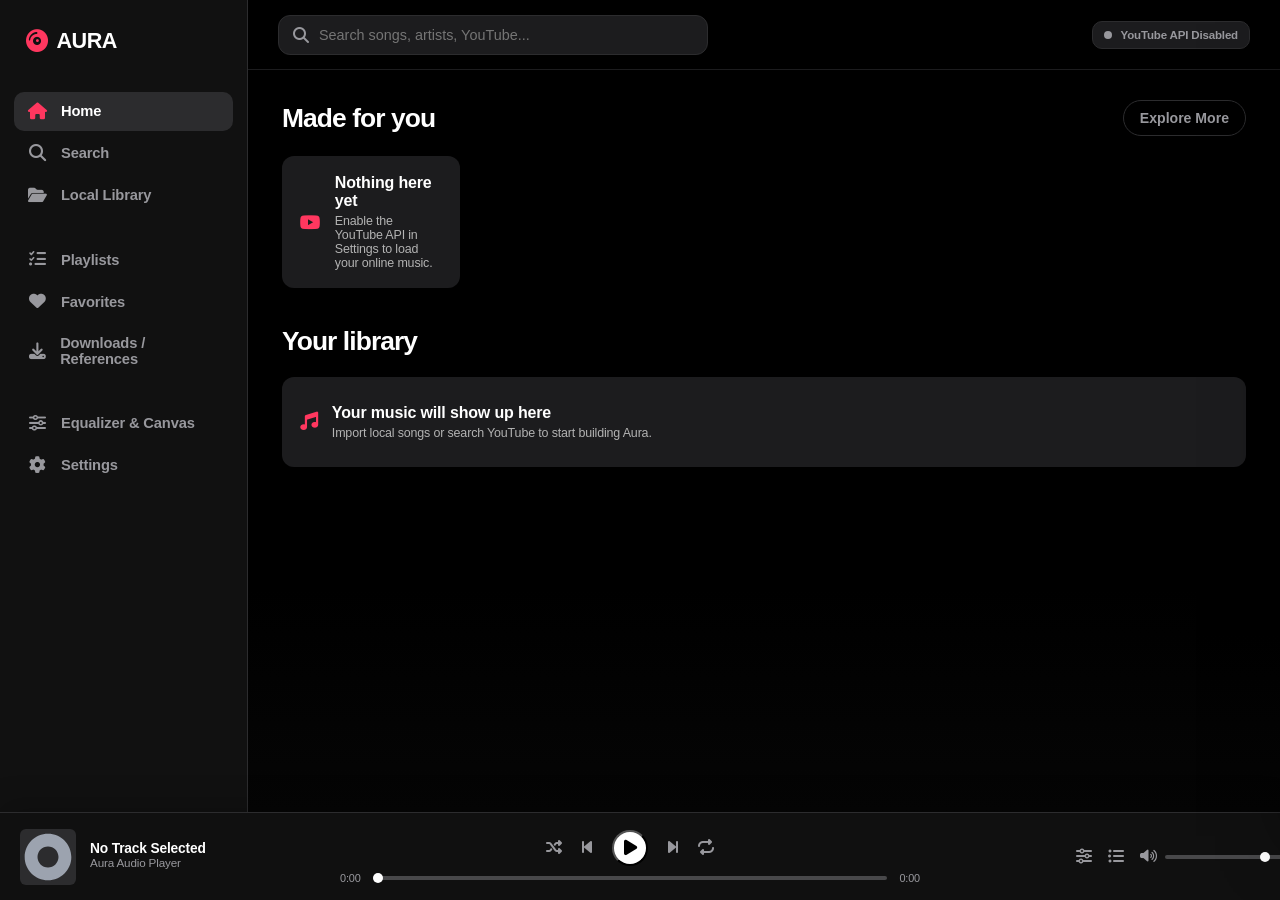
==== commit ab5b846f: "Update website to Apple Music inspired visual design" ====
--- a/index.html
+++ b/index.html
@@ -15,47 +15,73 @@
 (function(){
 const frame=document.getElementById('aura-frame');
 const css=`
+/* AURA — Apple Music inspired visual system */
+:root{
+ --bg-dark:#000!important;--bg-surface:#111!important;--bg-card:#1c1c1e!important;--bg-card-hover:#2c2c2e!important;
+ --primary:#ff375f!important;--primary-glow:rgba(255,55,95,.22)!important;--accent-cyan:#ff375f!important;
+ --accent-youtube:#ff375f!important;--accent-local:#ff375f!important;--accent-demo:#8e8e93!important;
+ --text-main:#fff!important;--text-muted:#98989d!important;--border-color:rgba(255,255,255,.08)!important;
+ --sidebar-width:248px!important;--player-height:88px!important;--radius-sm:10px!important;--radius-md:14px!important;--radius-lg:18px!important;
+}
 html,body{width:100%!important;max-width:100%!important;overflow-x:hidden!important}
-body{height:100dvh!important}
-#app-container{width:100%!important;max-width:100%!important;height:100dvh!important;min-width:0!important}
+body{height:100dvh!important;background:#000!important;color:#fff!important;font-family:-apple-system,BlinkMacSystemFont,"SF Pro Display","SF Pro Text","Helvetica Neue",Arial,sans-serif!important;letter-spacing:-.01em!important}
+h1,h2,h3,h4,h5,.brand-logo{font-family:-apple-system,BlinkMacSystemFont,"SF Pro Display","SF Pro Text","Helvetica Neue",Arial,sans-serif!important}
+#app-container{width:100%!important;max-width:100%!important;height:100dvh!important;min-width:0!important;background:#000!important}
+.sidebar{background:#111!important;border-right:1px solid #2c2c2e!important;padding:28px 14px 18px!important;gap:26px!important}
+.brand-logo{font-size:1.35rem!important;font-weight:700!important;letter-spacing:-.5px!important;padding:0 12px 12px!important;gap:9px!important}
+.brand-logo i{color:#ff375f!important;background:none!important;-webkit-text-fill-color:initial!important;font-size:1.4rem!important}
+.nav-section{gap:3px!important}.nav-item{padding:11px 13px!important;border-radius:10px!important;gap:13px!important;color:#98989d!important;font-size:.92rem!important;font-weight:600!important}
+.nav-item:hover{background:#2c2c2e!important;color:#fff!important}.nav-item.active{background:#2c2c2e!important;border:0!important;color:#fff!important}.nav-item.active i{color:#ff375f!important}.nav-item i{width:21px!important;font-size:1.05rem!important}
+.main-viewport{grid-column:2!important;grid-row:1!important;background:#000!important;border-radius:0!important;margin:0!important;overflow:hidden!important}
+.top-header{height:70px!important;padding:0 30px!important;background:rgba(0,0,0,.94)!important;border-bottom:1px solid #1c1c1e!important;backdrop-filter:blur(20px)!important}
+.header-search{width:min(430px,48vw)!important}.header-search input{background:#1c1c1e!important;border:1px solid #2c2c2e!important;border-radius:12px!important;padding:11px 16px 11px 40px!important;color:#fff!important;font-size:.9rem!important;font-weight:500!important}
+.header-search input:focus{background:#2c2c2e!important;border-color:#48484a!important;box-shadow:none!important}.header-search i{color:#98989d!important}
+.yt-status-badge{background:#1c1c1e!important;border:1px solid #2c2c2e!important;color:#98989d!important;border-radius:10px!important;padding:7px 11px!important}.yt-status-dot.connected{background:#ff375f!important;box-shadow:0 0 8px rgba(255,55,95,.4)!important}
+.view-container{padding:30px 34px 140px!important;background:linear-gradient(180deg,#000 0%,#000 70%,#050505 100%)!important}
+.section-title{font-size:1.65rem!important;font-weight:700!important;letter-spacing:-.035em!important;margin-bottom:20px!important}.section-title .tab-btn{color:#98989d!important;background:transparent!important}
+.card-grid{grid-template-columns:repeat(auto-fill,minmax(170px,1fr))!important;gap:18px!important;margin-bottom:38px!important}
+.media-card{background:#1c1c1e!important;border:0!important;border-radius:14px!important;padding:12px!important;box-shadow:none!important}.media-card:hover{background:#2c2c2e!important;transform:translateY(-2px)!important;box-shadow:0 10px 30px rgba(0,0,0,.28)!important}
+.media-card .thumb-box{border-radius:10px!important;margin-bottom:12px!important;background:#2c2c2e!important;box-shadow:0 8px 24px rgba(0,0,0,.28)!important}.media-card .card-title{font-size:.92rem!important;font-weight:650!important}.media-card .card-sub{font-size:.78rem!important;color:#98989d!important}
+.play-overlay{background:linear-gradient(180deg,transparent 30%,rgba(0,0,0,.42))!important}.play-overlay-btn{width:48px!important;height:48px!important;background:#ff375f!important;color:#fff!important;box-shadow:0 8px 24px rgba(0,0,0,.35)!important}.media-card:hover .play-overlay-btn{transform:scale(1.03)!important}
+.badge{background:transparent!important;border:0!important;color:#98989d!important;padding:2px 0!important}.badge-youtube{color:#ff375f!important}.badge-local{color:#ff375f!important}
+.song-list{gap:2px!important}.song-row{grid-template-columns:38px 48px minmax(0,1.8fr) minmax(110px,.8fr) 70px 160px!important;background:transparent!important;border:0!important;border-radius:10px!important;padding:9px 12px!important;gap:12px!important}.song-row:hover{background:#1c1c1e!important;border-color:transparent!important}
+.song-row .row-num{color:#98989d!important}.song-row .row-thumb{width:44px!important;height:44px!important;border-radius:5px!important;background:#2c2c2e!important}.song-row .row-title{font-size:.9rem!important;font-weight:600!important}.song-row .row-artist{font-size:.78rem!important;color:#98989d!important}.row-actions .action-icon-btn{color:#98989d!important}.row-actions .action-icon-btn:hover{color:#fff!important;background:#2c2c2e!important}
+.tab-bar{gap:8px!important;border-bottom:1px solid #2c2c2e!important;margin-bottom:24px!important;padding-bottom:12px!important}.tab-btn{padding:9px 16px!important;border-radius:999px!important;background:#1c1c1e!important;border:1px solid #2c2c2e!important;color:#fff!important;font-weight:600!important}.tab-btn:hover,.tab-btn.active{background:#fff!important;color:#000!important;border-color:#fff!important;box-shadow:none!important}
+.dropzone{border:1px dashed #48484a!important;border-radius:16px!important;background:#111!important;padding:42px!important}.dropzone:hover,.dropzone.dragover{border-color:#ff375f!important;background:#171116!important}.dropzone i{color:#ff375f!important}
+.btn-primary{background:#ff375f!important;color:#fff!important;border:0!important;border-radius:999px!important;padding:10px 19px!important;font-weight:700!important;box-shadow:none!important}.btn-primary:hover{background:#ff1748!important;box-shadow:0 6px 20px rgba(255,55,95,.2)!important}
+.player-bar{grid-column:1/-1!important;grid-row:2!important;height:var(--player-height)!important;background:rgba(17,17,17,.96)!important;border-top:1px solid #2c2c2e!important;padding:10px 20px!important;backdrop-filter:blur(22px)!important;box-shadow:0 -8px 30px rgba(0,0,0,.2)!important}
+.player-artwork{width:56px!important;height:56px!important;border-radius:6px!important;background:#2c2c2e!important}.player-title{font-size:.86rem!important;font-weight:650!important}.player-artist{font-size:.73rem!important;color:#98989d!important}
+.control-buttons{gap:20px!important}.btn-ctrl{color:#98989d!important}.btn-ctrl:hover{color:#fff!important}.btn-ctrl.active{color:#ff375f!important;text-shadow:none!important}.btn-play-main{width:36px!important;height:36px!important;background:#fff!important;color:#000!important;box-shadow:none!important}.btn-play-main:hover{background:#fff!important;color:#000!important;transform:scale(1.05)!important}
+.progress-slider{height:4px!important;background:#48484a!important;accent-color:#ff375f!important}.progress-slider::-webkit-slider-thumb{width:10px!important;height:10px!important;background:#fff!important}.progress-slider:hover::-webkit-slider-thumb{background:#ff375f!important}.progress-bar-container span{color:#98989d!important}
+.volume-box input{accent-color:#ff375f!important}
+.modal-overlay{background:rgba(0,0,0,.72)!important;backdrop-filter:blur(18px)!important}.modal-card,.drawer{background:#1c1c1e!important;border:1px solid #38383a!important;box-shadow:0 24px 70px rgba(0,0,0,.65)!important}.form-input{background:#2c2c2e!important;border:1px solid #48484a!important;border-radius:10px!important}.form-input:focus{border-color:#ff375f!important}.toast{background:#2c2c2e!important;border:1px solid #48484a!important}.toast i{color:#ff375f!important}
+.offline-dashboard .glass-card{background:#1c1c1e!important;border:0!important;border-radius:12px!important}.spotify-empty-card,.spotify-empty-row{background:#1c1c1e!important;border:0!important;border-radius:12px!important}.spotify-empty-card i,.spotify-empty-row i{color:#ff375f!important}
+.yt-stage{background:#1c1c1e!important;border:0!important;box-shadow:none!important}.yt-stage-title i{color:#ff375f!important}.yt-stage-header{border-bottom:1px solid #2c2c2e!important}.yt-stage-body{background:#000!important}
+/* Keep the YouTube video itself collapsed */
+.yt-stage-body{display:none!important}#yt-player-target{width:1px!important;height:1px!important;opacity:0!important;pointer-events:none!important}#yt-player-target iframe{width:1px!important;height:1px!important;opacity:0!important}
+::-webkit-scrollbar{width:10px!important}::-webkit-scrollbar-track{background:#000!important}::-webkit-scrollbar-thumb{background:#48484a!important;border-radius:10px!important;border:2px solid #000!important}::-webkit-scrollbar-thumb:hover{background:#636366!important}
 @media(max-width:900px){
- :root{--sidebar-width:0px;--player-height:76px!important}
+ :root{--sidebar-width:0px!important;--player-height:76px!important}
  #app-container{display:flex!important;flex-direction:column!important}
  .sidebar{display:none!important}
  .main-viewport{width:100%!important;min-width:0!important;flex:1!important;overflow:hidden!important}
- .top-header{height:58px!important;padding:0 14px!important;gap:10px!important}
- .header-search{width:min(100%,420px)!important;flex:1!important}
- .header-search input{font-size:14px!important;padding:9px 12px 9px 38px!important}
+ .top-header{height:58px!important;padding:0 14px!important;gap:10px!important}.header-search{width:min(100%,420px)!important;flex:1!important}.header-search input{font-size:14px!important;padding:9px 12px 9px 38px!important}
  .yt-status-badge{padding:5px 9px!important;font-size:11px!important;white-space:nowrap!important}
- .view-container{padding:18px 14px calc(var(--player-height) + 18px)!important;overflow-y:auto!important;-webkit-overflow-scrolling:touch!important}
- .card-grid{grid-template-columns:repeat(2,minmax(0,1fr))!important;gap:12px!important}
- .media-card{min-width:0!important;padding:10px!important}
- .media-card:hover{transform:none!important}
- .section-title{font-size:1.2rem!important;margin-bottom:12px!important}
- .song-row{grid-template-columns:34px 44px minmax(0,1fr) auto!important;gap:8px!important;padding:7px 8px!important}
- .song-row>:nth-child(4),.song-row>:nth-child(5){display:none!important}
- .song-row .row-actions{gap:2px!important}
- .dropzone{padding:28px 16px!important}
+ .view-container{padding:20px 16px calc(var(--player-height) + 20px)!important;overflow-y:auto!important;-webkit-overflow-scrolling:touch!important}
+ .card-grid{grid-template-columns:repeat(2,minmax(0,1fr))!important;gap:12px!important}.media-card{min-width:0!important;padding:10px!important}.media-card:hover{transform:none!important}.section-title{font-size:1.3rem!important;margin-bottom:14px!important}
+ .song-row{grid-template-columns:32px 44px minmax(0,1fr) auto!important;gap:8px!important;padding:8px 6px!important}.song-row>:nth-child(4),.song-row>:nth-child(5){display:none!important}.song-row .row-actions{gap:2px!important}.dropzone{padding:28px 16px!important}
+ .player-bar{padding:8px 12px!important}.player-artwork{width:44px!important;height:44px!important}.player-text{max-width:40vw!important}.player-controls-center{gap:4px!important}.volume-box{display:none!important}
 }
 @media(max-width:520px){
- .top-header{height:54px!important;padding:0 10px!important}
- .yt-status-badge{display:none!important}
- .view-container{padding:14px 10px calc(var(--player-height) + 14px)!important}
- .card-grid{grid-template-columns:repeat(2,minmax(0,1fr))!important;gap:9px!important}
- .media-card{border-radius:12px!important;padding:8px!important}
- .media-card .thumb-box{margin-bottom:8px!important}
- .media-card .card-title{font-size:.85rem!important}
- .media-card .card-sub{font-size:.72rem!important}
- .song-row .row-num{font-size:.75rem!important}
- .song-row .row-thumb{width:40px!important;height:40px!important}
+ .top-header{height:54px!important;padding:0 10px!important}.yt-status-badge{display:none!important}.view-container{padding:16px 10px calc(var(--player-height) + 16px)!important}
+ .card-grid{grid-template-columns:repeat(2,minmax(0,1fr))!important;gap:9px!important}.media-card{border-radius:12px!important;padding:8px!important}.media-card .thumb-box{margin-bottom:8px!important}.media-card .card-title{font-size:.84rem!important}.media-card .card-sub{font-size:.71rem!important}
+ .song-row .row-num{font-size:.72rem!important}.song-row .row-thumb{width:40px!important;height:40px!important}.row-actions .action-icon-btn:nth-child(n+3){display:none!important}
+ .player-controls-right{gap:4px!important}.player-controls-right>.btn-ctrl:first-child{display:none!important}.player-controls-center .control-buttons{gap:14px!important}.progress-bar-container{gap:7px!important}.progress-bar-container span{font-size:.62rem!important}
 }
 @media(min-width:901px){#app-container{min-width:720px!important}}
-/* Keep music videos collapsed on every screen */
-iframe,video{max-width:100%}
 `;
-function inject(){try{const d=frame.contentDocument||frame.contentWindow.document;if(!d||!d.head)return;let s=d.getElementById('aura-responsive-wrapper-style');if(!s){s=d.createElement('style');s.id='aura-responsive-wrapper-style';d.head.appendChild(s)}s.textContent=css;try{d.documentElement.style.setProperty('--vh','1vh')}catch(e){} }catch(e){}}
-frame.addEventListener('load',()=>{inject();setTimeout(inject,300);setTimeout(inject,1200)});
-window.addEventListener('resize',inject);
+function inject(){try{const d=frame.contentDocument||frame.contentWindow.document;if(!d||!d.head)return;let s=d.getElementById('aura-responsive-wrapper-style');if(!s){s=d.createElement('style');s.id='aura-responsive-wrapper-style';d.head.appendChild(s)}s.textContent=css;try{d.documentElement.style.setProperty('--vh','1vh')}catch(e){}}catch(e){}}
+frame.addEventListener('load',()=>{inject();setTimeout(inject,300);setTimeout(inject,1200)});window.addEventListener('resize',inject);inject();
 })();
 </script>
 </body>
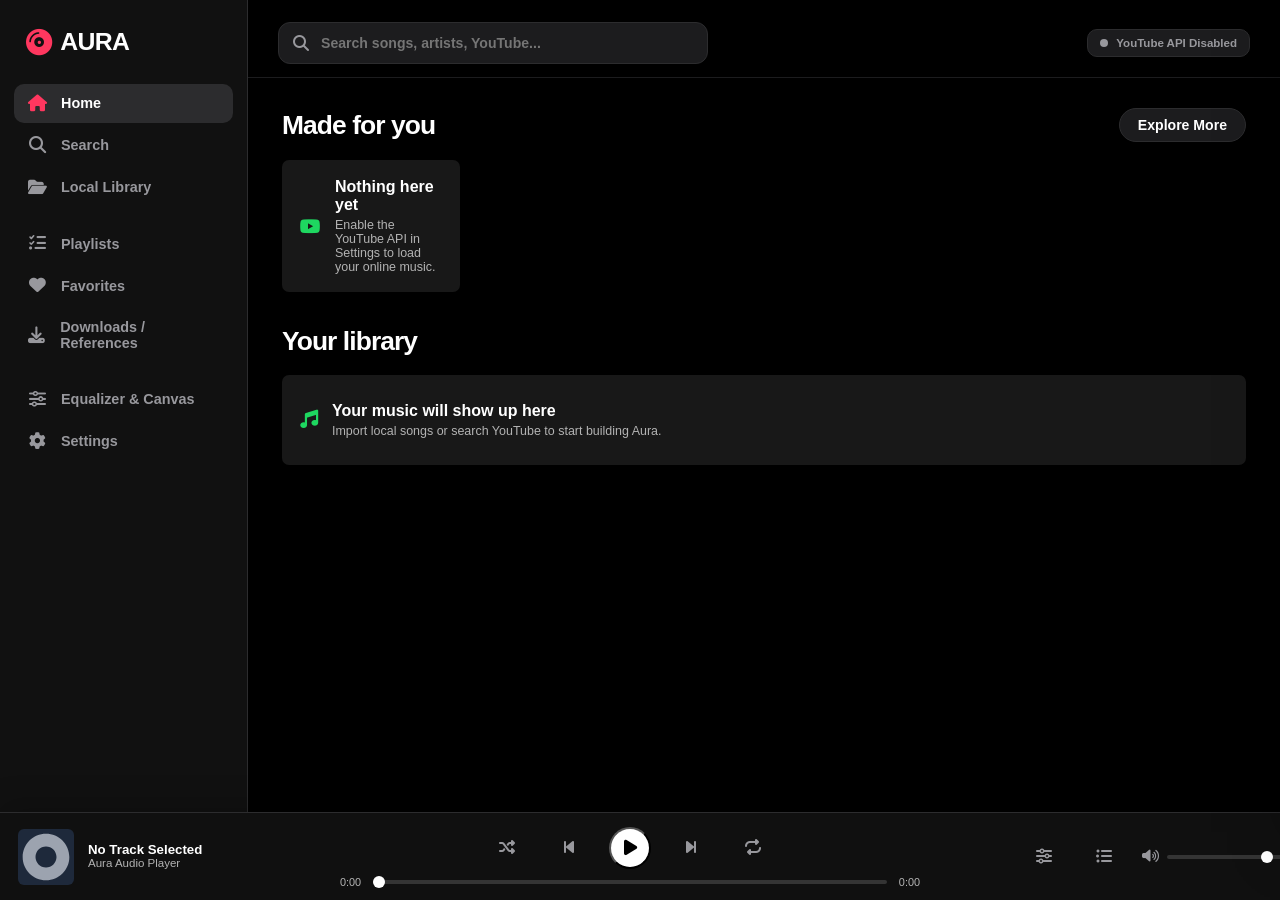
==== commit e764da20: "Make AuraMusic web-only and load enhanced player" ====
--- a/index.html
+++ b/index.html
@@ -5,83 +5,19 @@
 <meta name="viewport" content="width=device-width,initial-scale=1,viewport-fit=cover">
 <meta name="theme-color" content="#000">
 <title>Aura Music</title>
-<style>
-*{box-sizing:border-box}html,body{margin:0;width:100%;height:100%;background:#000;overflow:hidden}#aura-frame{display:block;width:100%;height:100%;border:0;background:#000}
-</style>
+<style>*{box-sizing:border-box}html,body{margin:0;width:100%;height:100%;background:#000;overflow:hidden}#aura-frame{display:block;width:100%;height:100%;border:0;background:#000}</style>
 </head>
 <body>
 <iframe id="aura-frame" src="legacy.html" title="Aura Music"></iframe>
 <script>
-(function(){
-const frame=document.getElementById('aura-frame');
-const css=`
-/* AURA — Apple Music inspired visual system */
-:root{
- --bg-dark:#000!important;--bg-surface:#111!important;--bg-card:#1c1c1e!important;--bg-card-hover:#2c2c2e!important;
- --primary:#ff375f!important;--primary-glow:rgba(255,55,95,.22)!important;--accent-cyan:#ff375f!important;
- --accent-youtube:#ff375f!important;--accent-local:#ff375f!important;--accent-demo:#8e8e93!important;
- --text-main:#fff!important;--text-muted:#98989d!important;--border-color:rgba(255,255,255,.08)!important;
- --sidebar-width:248px!important;--player-height:88px!important;--radius-sm:10px!important;--radius-md:14px!important;--radius-lg:18px!important;
-}
-html,body{width:100%!important;max-width:100%!important;overflow-x:hidden!important}
-body{height:100dvh!important;background:#000!important;color:#fff!important;font-family:-apple-system,BlinkMacSystemFont,"SF Pro Display","SF Pro Text","Helvetica Neue",Arial,sans-serif!important;letter-spacing:-.01em!important}
-h1,h2,h3,h4,h5,.brand-logo{font-family:-apple-system,BlinkMacSystemFont,"SF Pro Display","SF Pro Text","Helvetica Neue",Arial,sans-serif!important}
-#app-container{width:100%!important;max-width:100%!important;height:100dvh!important;min-width:0!important;background:#000!important}
-.sidebar{background:#111!important;border-right:1px solid #2c2c2e!important;padding:28px 14px 18px!important;gap:26px!important}
-.brand-logo{font-size:1.35rem!important;font-weight:700!important;letter-spacing:-.5px!important;padding:0 12px 12px!important;gap:9px!important}
-.brand-logo i{color:#ff375f!important;background:none!important;-webkit-text-fill-color:initial!important;font-size:1.4rem!important}
-.nav-section{gap:3px!important}.nav-item{padding:11px 13px!important;border-radius:10px!important;gap:13px!important;color:#98989d!important;font-size:.92rem!important;font-weight:600!important}
-.nav-item:hover{background:#2c2c2e!important;color:#fff!important}.nav-item.active{background:#2c2c2e!important;border:0!important;color:#fff!important}.nav-item.active i{color:#ff375f!important}.nav-item i{width:21px!important;font-size:1.05rem!important}
-.main-viewport{grid-column:2!important;grid-row:1!important;background:#000!important;border-radius:0!important;margin:0!important;overflow:hidden!important}
-.top-header{height:70px!important;padding:0 30px!important;background:rgba(0,0,0,.94)!important;border-bottom:1px solid #1c1c1e!important;backdrop-filter:blur(20px)!important}
-.header-search{width:min(430px,48vw)!important}.header-search input{background:#1c1c1e!important;border:1px solid #2c2c2e!important;border-radius:12px!important;padding:11px 16px 11px 40px!important;color:#fff!important;font-size:.9rem!important;font-weight:500!important}
-.header-search input:focus{background:#2c2c2e!important;border-color:#48484a!important;box-shadow:none!important}.header-search i{color:#98989d!important}
-.yt-status-badge{background:#1c1c1e!important;border:1px solid #2c2c2e!important;color:#98989d!important;border-radius:10px!important;padding:7px 11px!important}.yt-status-dot.connected{background:#ff375f!important;box-shadow:0 0 8px rgba(255,55,95,.4)!important}
-.view-container{padding:30px 34px 140px!important;background:linear-gradient(180deg,#000 0%,#000 70%,#050505 100%)!important}
-.section-title{font-size:1.65rem!important;font-weight:700!important;letter-spacing:-.035em!important;margin-bottom:20px!important}.section-title .tab-btn{color:#98989d!important;background:transparent!important}
-.card-grid{grid-template-columns:repeat(auto-fill,minmax(170px,1fr))!important;gap:18px!important;margin-bottom:38px!important}
-.media-card{background:#1c1c1e!important;border:0!important;border-radius:14px!important;padding:12px!important;box-shadow:none!important}.media-card:hover{background:#2c2c2e!important;transform:translateY(-2px)!important;box-shadow:0 10px 30px rgba(0,0,0,.28)!important}
-.media-card .thumb-box{border-radius:10px!important;margin-bottom:12px!important;background:#2c2c2e!important;box-shadow:0 8px 24px rgba(0,0,0,.28)!important}.media-card .card-title{font-size:.92rem!important;font-weight:650!important}.media-card .card-sub{font-size:.78rem!important;color:#98989d!important}
-.play-overlay{background:linear-gradient(180deg,transparent 30%,rgba(0,0,0,.42))!important}.play-overlay-btn{width:48px!important;height:48px!important;background:#ff375f!important;color:#fff!important;box-shadow:0 8px 24px rgba(0,0,0,.35)!important}.media-card:hover .play-overlay-btn{transform:scale(1.03)!important}
-.badge{background:transparent!important;border:0!important;color:#98989d!important;padding:2px 0!important}.badge-youtube{color:#ff375f!important}.badge-local{color:#ff375f!important}
-.song-list{gap:2px!important}.song-row{grid-template-columns:38px 48px minmax(0,1.8fr) minmax(110px,.8fr) 70px 160px!important;background:transparent!important;border:0!important;border-radius:10px!important;padding:9px 12px!important;gap:12px!important}.song-row:hover{background:#1c1c1e!important;border-color:transparent!important}
-.song-row .row-num{color:#98989d!important}.song-row .row-thumb{width:44px!important;height:44px!important;border-radius:5px!important;background:#2c2c2e!important}.song-row .row-title{font-size:.9rem!important;font-weight:600!important}.song-row .row-artist{font-size:.78rem!important;color:#98989d!important}.row-actions .action-icon-btn{color:#98989d!important}.row-actions .action-icon-btn:hover{color:#fff!important;background:#2c2c2e!important}
-.tab-bar{gap:8px!important;border-bottom:1px solid #2c2c2e!important;margin-bottom:24px!important;padding-bottom:12px!important}.tab-btn{padding:9px 16px!important;border-radius:999px!important;background:#1c1c1e!important;border:1px solid #2c2c2e!important;color:#fff!important;font-weight:600!important}.tab-btn:hover,.tab-btn.active{background:#fff!important;color:#000!important;border-color:#fff!important;box-shadow:none!important}
-.dropzone{border:1px dashed #48484a!important;border-radius:16px!important;background:#111!important;padding:42px!important}.dropzone:hover,.dropzone.dragover{border-color:#ff375f!important;background:#171116!important}.dropzone i{color:#ff375f!important}
-.btn-primary{background:#ff375f!important;color:#fff!important;border:0!important;border-radius:999px!important;padding:10px 19px!important;font-weight:700!important;box-shadow:none!important}.btn-primary:hover{background:#ff1748!important;box-shadow:0 6px 20px rgba(255,55,95,.2)!important}
-.player-bar{grid-column:1/-1!important;grid-row:2!important;height:var(--player-height)!important;background:rgba(17,17,17,.96)!important;border-top:1px solid #2c2c2e!important;padding:10px 20px!important;backdrop-filter:blur(22px)!important;box-shadow:0 -8px 30px rgba(0,0,0,.2)!important}
-.player-artwork{width:56px!important;height:56px!important;border-radius:6px!important;background:#2c2c2e!important}.player-title{font-size:.86rem!important;font-weight:650!important}.player-artist{font-size:.73rem!important;color:#98989d!important}
-.control-buttons{gap:20px!important}.btn-ctrl{color:#98989d!important}.btn-ctrl:hover{color:#fff!important}.btn-ctrl.active{color:#ff375f!important;text-shadow:none!important}.btn-play-main{width:36px!important;height:36px!important;background:#fff!important;color:#000!important;box-shadow:none!important}.btn-play-main:hover{background:#fff!important;color:#000!important;transform:scale(1.05)!important}
-.progress-slider{height:4px!important;background:#48484a!important;accent-color:#ff375f!important}.progress-slider::-webkit-slider-thumb{width:10px!important;height:10px!important;background:#fff!important}.progress-slider:hover::-webkit-slider-thumb{background:#ff375f!important}.progress-bar-container span{color:#98989d!important}
-.volume-box input{accent-color:#ff375f!important}
-.modal-overlay{background:rgba(0,0,0,.72)!important;backdrop-filter:blur(18px)!important}.modal-card,.drawer{background:#1c1c1e!important;border:1px solid #38383a!important;box-shadow:0 24px 70px rgba(0,0,0,.65)!important}.form-input{background:#2c2c2e!important;border:1px solid #48484a!important;border-radius:10px!important}.form-input:focus{border-color:#ff375f!important}.toast{background:#2c2c2e!important;border:1px solid #48484a!important}.toast i{color:#ff375f!important}
-.offline-dashboard .glass-card{background:#1c1c1e!important;border:0!important;border-radius:12px!important}.spotify-empty-card,.spotify-empty-row{background:#1c1c1e!important;border:0!important;border-radius:12px!important}.spotify-empty-card i,.spotify-empty-row i{color:#ff375f!important}
-.yt-stage{background:#1c1c1e!important;border:0!important;box-shadow:none!important}.yt-stage-title i{color:#ff375f!important}.yt-stage-header{border-bottom:1px solid #2c2c2e!important}.yt-stage-body{background:#000!important}
-/* Keep the YouTube video itself collapsed */
-.yt-stage-body{display:none!important}#yt-player-target{width:1px!important;height:1px!important;opacity:0!important;pointer-events:none!important}#yt-player-target iframe{width:1px!important;height:1px!important;opacity:0!important}
-::-webkit-scrollbar{width:10px!important}::-webkit-scrollbar-track{background:#000!important}::-webkit-scrollbar-thumb{background:#48484a!important;border-radius:10px!important;border:2px solid #000!important}::-webkit-scrollbar-thumb:hover{background:#636366!important}
-@media(max-width:900px){
- :root{--sidebar-width:0px!important;--player-height:76px!important}
- #app-container{display:flex!important;flex-direction:column!important}
- .sidebar{display:none!important}
- .main-viewport{width:100%!important;min-width:0!important;flex:1!important;overflow:hidden!important}
- .top-header{height:58px!important;padding:0 14px!important;gap:10px!important}.header-search{width:min(100%,420px)!important;flex:1!important}.header-search input{font-size:14px!important;padding:9px 12px 9px 38px!important}
- .yt-status-badge{padding:5px 9px!important;font-size:11px!important;white-space:nowrap!important}
- .view-container{padding:20px 16px calc(var(--player-height) + 20px)!important;overflow-y:auto!important;-webkit-overflow-scrolling:touch!important}
- .card-grid{grid-template-columns:repeat(2,minmax(0,1fr))!important;gap:12px!important}.media-card{min-width:0!important;padding:10px!important}.media-card:hover{transform:none!important}.section-title{font-size:1.3rem!important;margin-bottom:14px!important}
- .song-row{grid-template-columns:32px 44px minmax(0,1fr) auto!important;gap:8px!important;padding:8px 6px!important}.song-row>:nth-child(4),.song-row>:nth-child(5){display:none!important}.song-row .row-actions{gap:2px!important}.dropzone{padding:28px 16px!important}
- .player-bar{padding:8px 12px!important}.player-artwork{width:44px!important;height:44px!important}.player-text{max-width:40vw!important}.player-controls-center{gap:4px!important}.volume-box{display:none!important}
-}
-@media(max-width:520px){
- .top-header{height:54px!important;padding:0 10px!important}.yt-status-badge{display:none!important}.view-container{padding:16px 10px calc(var(--player-height) + 16px)!important}
- .card-grid{grid-template-columns:repeat(2,minmax(0,1fr))!important;gap:9px!important}.media-card{border-radius:12px!important;padding:8px!important}.media-card .thumb-box{margin-bottom:8px!important}.media-card .card-title{font-size:.84rem!important}.media-card .card-sub{font-size:.71rem!important}
- .song-row .row-num{font-size:.72rem!important}.song-row .row-thumb{width:40px!important;height:40px!important}.row-actions .action-icon-btn:nth-child(n+3){display:none!important}
- .player-controls-right{gap:4px!important}.player-controls-right>.btn-ctrl:first-child{display:none!important}.player-controls-center .control-buttons{gap:14px!important}.progress-bar-container{gap:7px!important}.progress-bar-container span{font-size:.62rem!important}
-}
-@media(min-width:901px){#app-container{min-width:720px!important}}
-`;
-function inject(){try{const d=frame.contentDocument||frame.contentWindow.document;if(!d||!d.head)return;let s=d.getElementById('aura-responsive-wrapper-style');if(!s){s=d.createElement('style');s.id='aura-responsive-wrapper-style';d.head.appendChild(s)}s.textContent=css;try{d.documentElement.style.setProperty('--vh','1vh')}catch(e){}}catch(e){}}
-frame.addEventListener('load',()=>{inject();setTimeout(inject,300);setTimeout(inject,1200)});window.addEventListener('resize',inject);inject();
+(()=>{
+ const frame=document.getElementById('aura-frame');
+ function inject(){try{const d=frame.contentDocument;if(!d||!d.head)return;
+  if(!d.getElementById('aura-web-theme')){const l=d.createElement('link');l.id='aura-web-theme';l.rel='stylesheet';l.href='web-theme.css';d.head.appendChild(l)}
+  if(!d.getElementById('aura-web-enhancements')){const s=d.createElement('script');s.id='aura-web-enhancements';s.src='web-enhancements.js';s.defer=false;d.body.appendChild(s)}
+  d.documentElement.style.width='100%';d.documentElement.style.maxWidth='100%';d.documentElement.style.overflowX='hidden';
+ }catch(e){console.warn('Aura web enhancement injection failed',e)}}
+ frame.addEventListener('load',()=>{inject();setTimeout(inject,200);setTimeout(inject,800)});window.addEventListener('resize',inject);
 })();
 </script>
 </body>
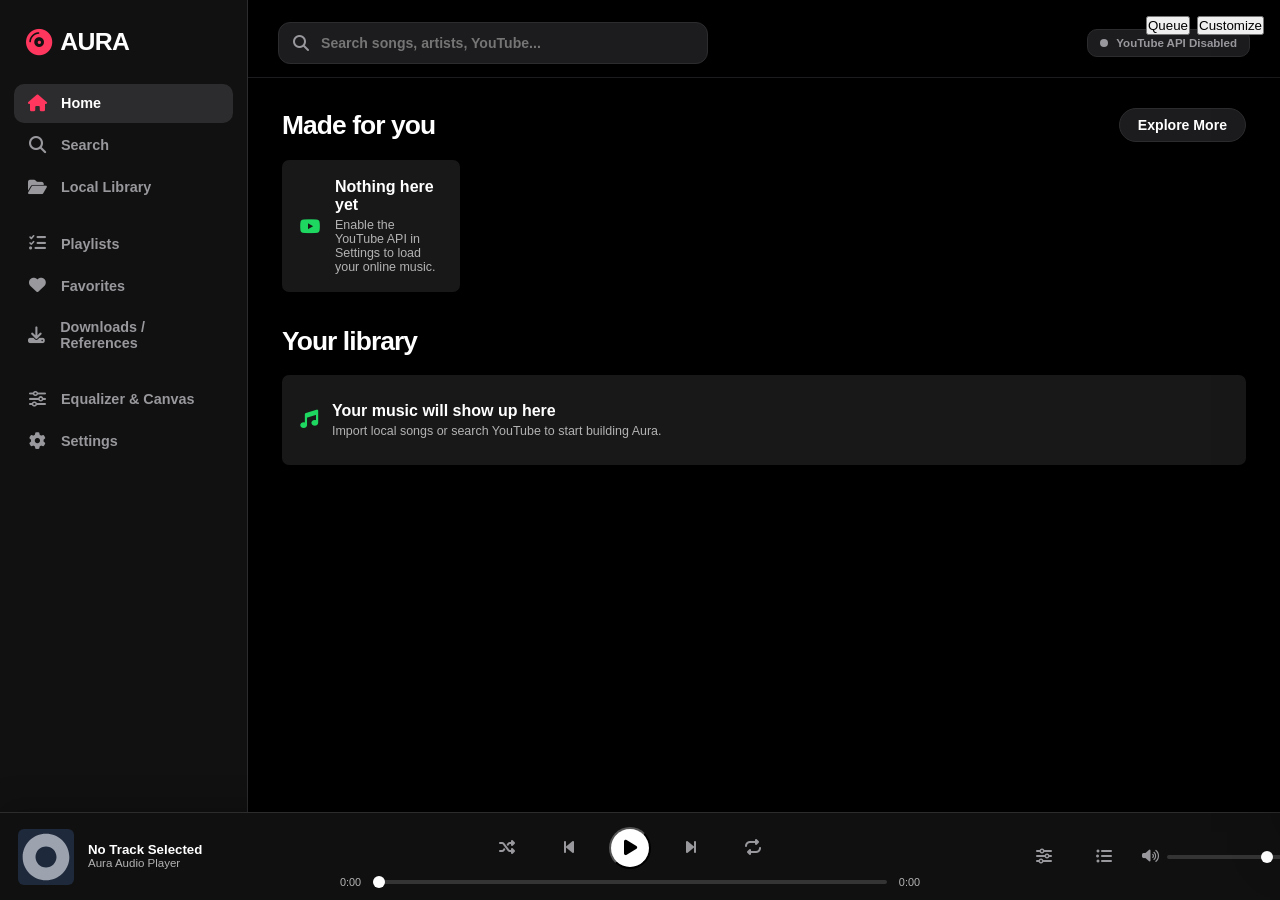
==== commit e3a0d334: "Bust web enhancement assets for Liquid Glass update" ====
--- a/index.html
+++ b/index.html
@@ -13,8 +13,8 @@
 (()=>{
  const frame=document.getElementById('aura-frame');
  function inject(){try{const d=frame.contentDocument;if(!d||!d.head)return;
-  if(!d.getElementById('aura-web-theme')){const l=d.createElement('link');l.id='aura-web-theme';l.rel='stylesheet';l.href='web-theme.css';d.head.appendChild(l)}
-  if(!d.getElementById('aura-web-enhancements')){const s=d.createElement('script');s.id='aura-web-enhancements';s.src='web-enhancements.js';s.defer=false;d.body.appendChild(s)}
+  if(!d.getElementById('aura-web-theme')){const l=d.createElement('link');l.id='aura-web-theme';l.rel='stylesheet';l.href='web-theme.css?v=2';d.head.appendChild(l)}
+  if(!d.getElementById('aura-web-enhancements')){const s=d.createElement('script');s.id='aura-web-enhancements';s.src='web-enhancements.js?v=2';s.defer=false;d.body.appendChild(s)}
   d.documentElement.style.width='100%';d.documentElement.style.maxWidth='100%';d.documentElement.style.overflowX='hidden';
  }catch(e){console.warn('Aura web enhancement injection failed',e)}}
  frame.addEventListener('load',()=>{inject();setTimeout(inject,200);setTimeout(inject,800)});window.addEventListener('resize',inject);
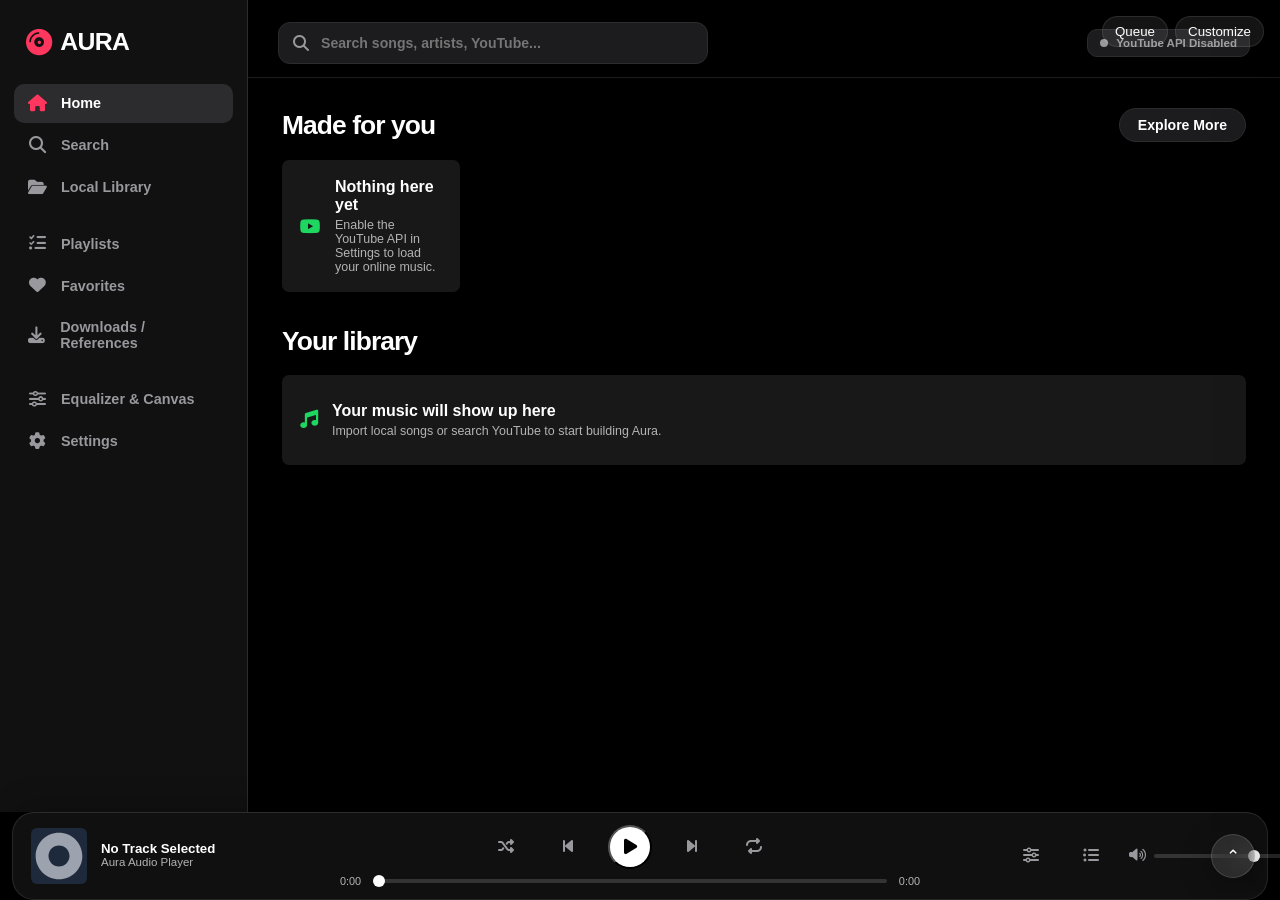
==== commit 39ef4d01: "Upgrade web player with YouTube sync, glass player and lyrics" ====
--- a/index.html
+++ b/index.html
@@ -13,11 +13,14 @@
 (()=>{
  const frame=document.getElementById('aura-frame');
  function inject(){try{const d=frame.contentDocument;if(!d||!d.head)return;
-  if(!d.getElementById('aura-web-theme')){const l=d.createElement('link');l.id='aura-web-theme';l.rel='stylesheet';l.href='web-theme.css?v=2';d.head.appendChild(l)}
-  if(!d.getElementById('aura-web-enhancements')){const s=d.createElement('script');s.id='aura-web-enhancements';s.src='web-enhancements.js?v=2';s.defer=false;d.body.appendChild(s)}
+  if(!d.getElementById('aura-web-theme')){const l=d.createElement('link');l.id='aura-web-theme';l.rel='stylesheet';l.href='web-theme.css?v=3';d.head.appendChild(l)}
+  if(!d.getElementById('aura-web-enhancements-css')){const l=d.createElement('link');l.id='aura-web-enhancements-css';l.rel='stylesheet';l.href='web-enhancements.css?v=3';d.head.appendChild(l)}
+  if(!d.getElementById('aura-youtube-enhancements-css')){const l=d.createElement('link');l.id='aura-youtube-enhancements-css';l.rel='stylesheet';l.href='youtube-web-enhancements.css?v=1';d.head.appendChild(l)}
+  if(!d.getElementById('aura-web-enhancements')){const s=d.createElement('script');s.id='aura-web-enhancements';s.src='web-enhancements.js?v=3';s.defer=false;d.body.appendChild(s)}
+  if(!d.getElementById('aura-youtube-enhancements')){const s=d.createElement('script');s.id='aura-youtube-enhancements';s.src='youtube-web-enhancements.js?v=1';s.defer=false;d.body.appendChild(s)}
   d.documentElement.style.width='100%';d.documentElement.style.maxWidth='100%';d.documentElement.style.overflowX='hidden';
  }catch(e){console.warn('Aura web enhancement injection failed',e)}}
- frame.addEventListener('load',()=>{inject();setTimeout(inject,200);setTimeout(inject,800)});window.addEventListener('resize',inject);
+ frame.addEventListener('load',()=>{inject();setTimeout(inject,200);setTimeout(inject,800);setTimeout(inject,1800)});window.addEventListener('resize',inject);
 })();
 </script>
 </body>
